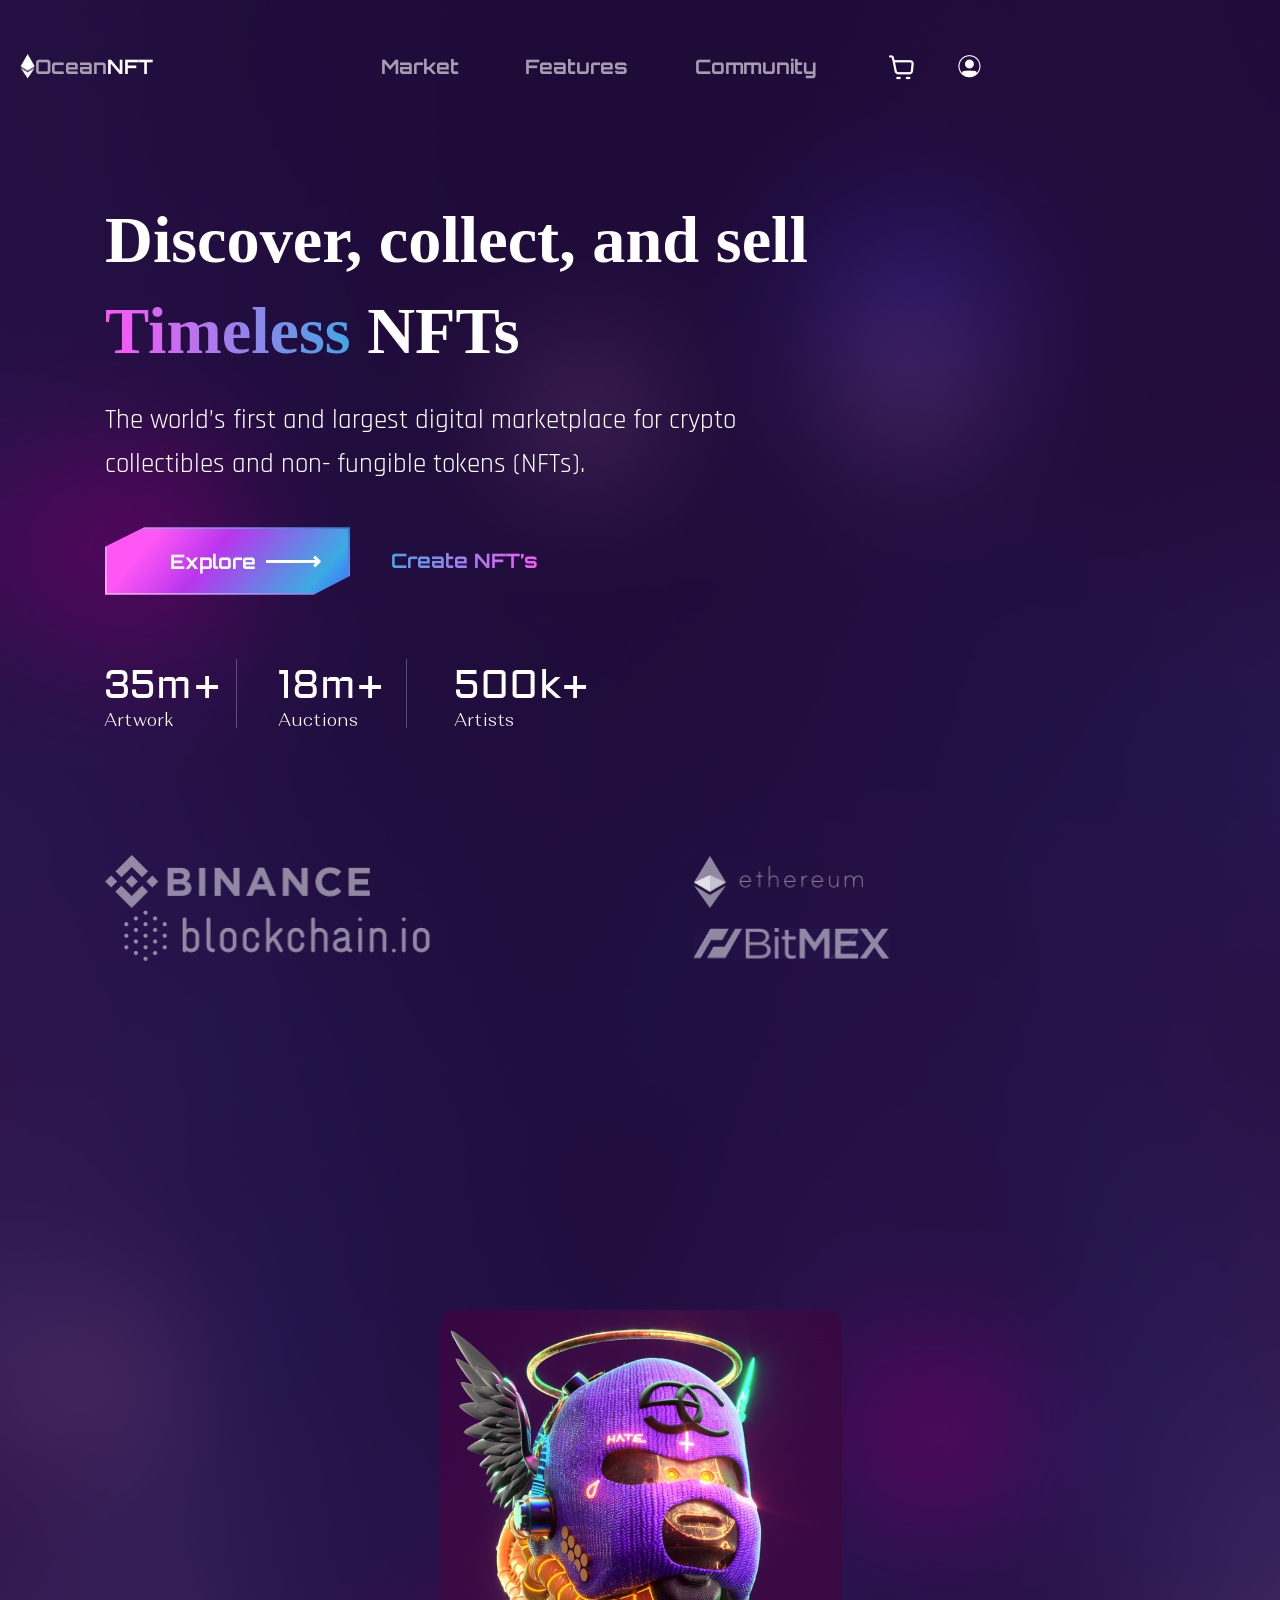
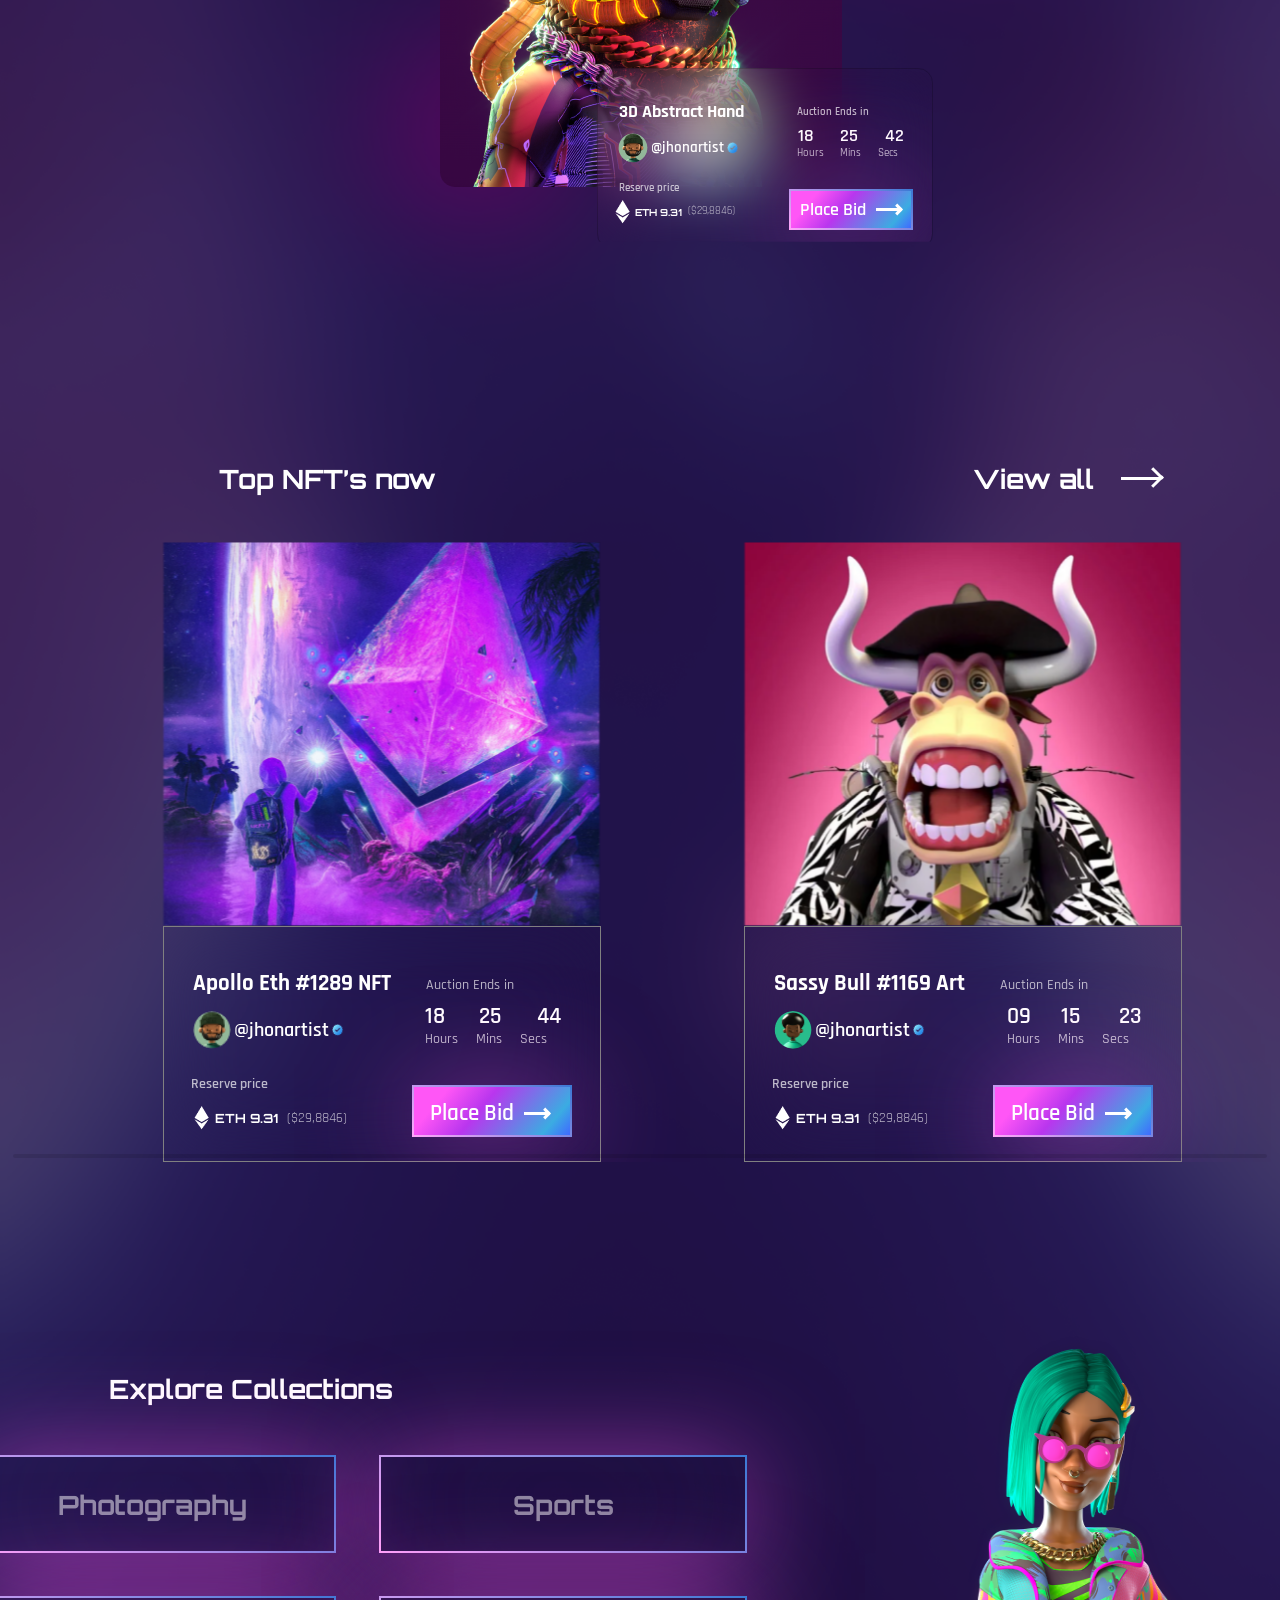
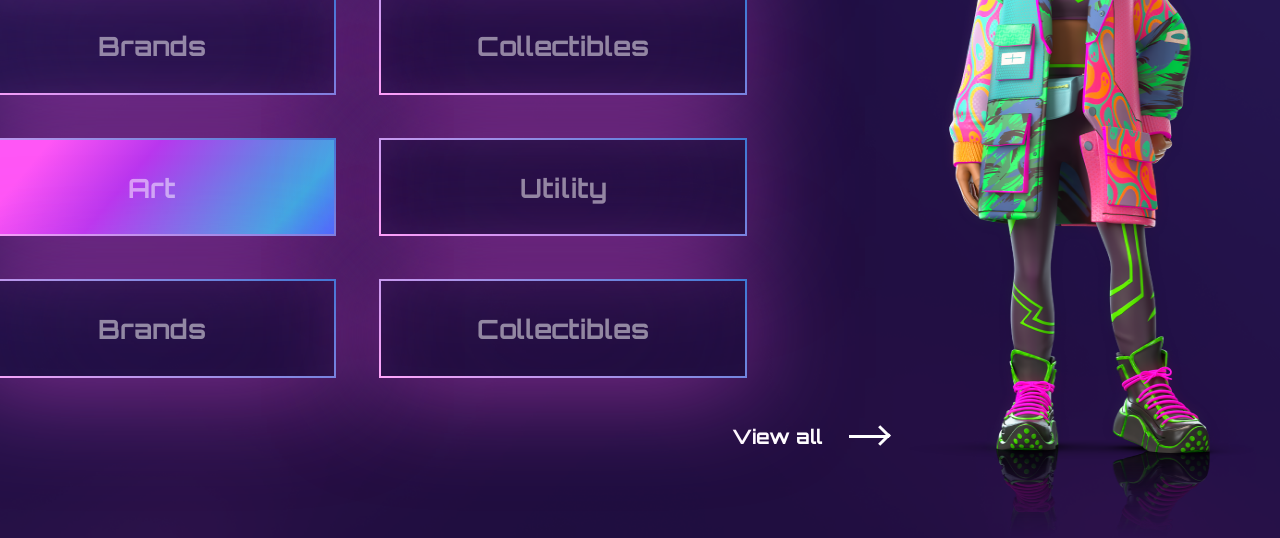
==== index.html @ 16da47b6 "14-Col" ====
<!DOCTYPE html>
<html lang="en">
<head>
    <meta charset="UTF-8">
    <meta name="viewport" content="width=device-width, initial-scale=1.0">
    <link href="https://fonts.googleapis.com/css?family=Orbitron:regular,500,600,700,800,900" rel="stylesheet" />
    <link href="https://cdn.jsdelivr.net/npm/bootstrap@5.3.0/dist/css/bootstrap.min.css" rel="stylesheet" integrity="sha384-9ndCyUaIbzAi2FUVXJi0CjmCapSmO7SnpJef0486qhLnuZ2cdeRhO02iuK6FUUVM" crossorigin="anonymous">
    <link href="https://fonts.googleapis.com/css?family=Aldrich:regular" rel="stylesheet" />
    <link href="https://fonts.googleapis.com/css?family=Rajdhani:300,regular,500,600,700" rel="stylesheet" />
    <link href="https://fonts.cdnfonts.com/css/spartan" rel="stylesheet">
    <link href = "./font/AlethiaNext/stylesheet.css" rel = "stylesheet" type = "text/css" />
    <link href="https://fonts.googleapis.com/css?family=Lato:100,100italic,300,300italic,regular,italic,700,700italic,900,900italic" rel="stylesheet" />
    <link rel="stylesheet" href="https://cdn.jsdelivr.net/npm/swiper@10/swiper-bundle.min.css"/>



    <link rel="stylesheet" href="./style/main.css">
    <link rel="stylesheet" href="./style/header.css">
    <link rel="stylesheet" href="./style/Descript_section.css">
    <link rel="stylesheet" href="./style/Swiper__box.css">
    <link rel="stylesheet" href="./style/Colection.css">
    <title>Ocean NFT</title>
</head>
<body>
    <div class="wrapper">
        <nav class="navbar navbar-expand-lg">
            <div class="container-fluid">
                <a class="navbar-brand" href="#">
                    <img src="./img/header/Ethereum-icon-purple_2 1.png" alt="Bootstrap"  />
                    <span>Ocean</span><span>NFT</span>
                </a>
            <button
                class="navbar-toggler"
                type="button"
                data-bs-toggle="collapse"
                data-bs-target="#navbarSupportedContent"
                aria-controls="navbarSupportedContent"
                aria-expanded="false"
                aria-label="Увімкнути навігацію"
            >
                <span class="navbar-toggler-icon"></span>
            </button>
            <div class="collapse navbar-collapse" id="navbarSupportedContent">
                <ul class="navbar-nav">
                <li class="nav-item">
                    <a aria-current="page" href="#">Market</a>
                </li>
                <li class="nav-item">
                    <a href="#"
                    >Features</a
                    >
                </li>
                <li class="nav-item">
                    <a href="#">Community</a
                    >
                </li>
                </ul>
                <ul class="navbar-nav">
                    <li class="nav-item">
                    <a aria-current="page" href="#"><img src="./img/header/akar-icons_cart.png" alt=""></a
                    >
                    </li>
                    <li class="nav-item">
                    <a href="#"><img src="./img/header/Group.png" alt=""></a
                    >
                    </li>
                </ul>
            </div>
            </div>
        </nav>
        <section class="Description">
            <div class="Descript__box__text">
                <div class="Title"><h1>Discover, collect, and sell <span>Timeless</span> NFTs</h1></div>
                <div class="Title__text">The world’s first and largest digital marketplace for crypto collectibles and non- fungible tokens (NFTs). </div>
                <div class="Button__box">
                    <button class="button__style">Explore<span></span></button>
                    <button>Create NFT’s</button>
                </div>
                <div class="stat">
                    <ul class="stat__cont">
                        <ul>
                            <li>35m+</li>
                            <li>Artwork</li>
                        </ul>
                        <ul>
                            <li>18m+</li>
                            <li>Auctions</li>
                        </ul>
                        <ul>
                            <li>500k+</li>
                            <li>Artists</li>
                        </ul>
                    </ul>
                </div>

            </div>
            <div class="Descript__box__nft">
                <div class="Img__box">
                    <div class="Card__box">
                        <div class="card">
                            <div class="card__descript">
                                <div class="card__title">3D Abstract Hand</div>
                                <div class="profile">
                                    <img src="./img/section1/Ellipse 276.png" alt="" class="profile__logo">
                                    <p class="profile__name">@jhonartist</p>
                                    <img src="./img/section1/image 46.png" alt="" class="vf">
                                </div>
                                <div class="card__text"><p>Reserve price</p></div>
                                <div class="price">
                                    <img src="./img/header/Ethereum-icon-purple_2 1.png" alt="">
                                    <p>ETH 9.31</p>
                                    <span>($29,8846)</span>
                                </div>
                            </div>
                            <div class="card__timer">
                                <p class="card__text">Auction Ends in</p>
                                <div class="box__timer">
                                    <div>
                                        <h2 id="Hours" class="Time">18</h2>
                                        <p class="card__text">Hours</p>
                                    </div>
                                    <div>
                                        <h2 id="Mins" class="Time">25</h2>
                                        <p class="card__text">Mins</p>
                                    </div>
                                    <div>
                                        <h2 id="Secs" class="Time">44</h2>
                                        <p class="card__text">Secs</p>
                                    </div>
                                </div>
                                <button class="button__style">Place Bid<span></span></button>
                            </div>
                        </div>
                    </div>
                </div>
            </div>
            <div class="Descript__box__partners">
                <div class="partners__img"></div>
                <div class="partners__img"></div>
                <div class="partners__img"></div>
                <div class="partners__img"></div>
            </div>
        </section>
        
        <section class="Swiper__box">
            <div class="swiper__info__panel">
                <h2 class="Title_on__page">Top NFT’s now</h2>
                <a href="" class="View__title">View all<span></span></a>
            </div>
            <!-- Slider main container -->
            <div class="swiper">
                <!-- Additional required wrapper -->
                <div class="swiper-wrapper">
                <!-- Slides -->
                <div class="swiper-slide">
                    <div class="NFT__BOX">
                        <div class="NFT__img" style="background-image: url('../img/swiper/Rectangle\ 22664.png')"></div>
                        <div class="cardNFT">
                            <div class="NFT__info">
                                <div class="card__title">Apollo Eth #1289 NFT</div>
                                    <div class="profile">
                                        <img src="./img/section1/Ellipse 276.png" alt="" class="profile__logo">
                                        <p class="profile__name">@jhonartist</p>
                                        <img src="./img/section1/image 46.png" alt="" class="vf">
                                    </div>
                                    <div class="card__text"><p>Reserve price</p></div>
                                    <div class="price">
                                        <img src="./img/header/Ethereum-icon-purple_2 1.png" alt="">
                                        <p>ETH 9.31</p>
                                        <span>($29,8846)</span>
                                    </div>
                            </div>
                            <div class="NFT__timer">
                                <div class="card__timer">
                                    <p class="card__text">Auction Ends in</p>
                                    <div class="box__timer">
                                        <div>
                                            <h2 id="Hours" class="Time">18</h2>
                                            <p class="card__text">Hours</p>
                                        </div>
                                        <div>
                                            <h2 id="Mins" class="Time">25</h2>
                                            <p class="card__text">Mins</p>
                                        </div>
                                        <div>
                                            <h2 id="Secs" class="Time">44</h2>
                                            <p class="card__text">Secs</p>
                                        </div>
                                    </div>
                                    <button class="button__style">Place Bid<span></span></button>
                                </div>
                            </div>
                        </div>
                    </div>
                    
                </div>
                <div class="swiper-slide">
                    <div class="NFT__BOX">
                        <div class="NFT__img" style="background-image: url('../img/swiper/Rectangle\ 22665.png')"></div>
                        <div class="cardNFT">
                            <div class="NFT__info">
                                <div class="card__title">Sassy Bull #1169 Art</div>
                                    <div class="profile">
                                        <img src="./img/swiper/Ellipse 276 (1).png" alt="" class="profile__logo">
                                        <p class="profile__name">@jhonartist</p>
                                        <img src="./img/section1/image 46.png" alt="" class="vf">
                                    </div>
                                    <div class="card__text"><p>Reserve price</p></div>
                                    <div class="price">
                                        <img src="./img/header/Ethereum-icon-purple_2 1.png" alt="">
                                        <p>ETH 9.31</p>
                                        <span>($29,8846)</span>
                                    </div>
                            </div>
                            <div class="NFT__timer">
                                <div class="card__timer">
                                    <p class="card__text">Auction Ends in</p>
                                    <div class="box__timer">
                                        <div>
                                            <h2 id="Hours" class="Time">09</h2>
                                            <p class="card__text">Hours</p>
                                        </div>
                                        <div>
                                            <h2 id="Mins" class="Time">15</h2>
                                            <p class="card__text">Mins</p>
                                        </div>
                                        <div>
                                            <h2 id="Secs" class="Time">23</h2>
                                            <p class="card__text">Secs</p>
                                        </div>
                                    </div>
                                    <button class="button__style">Place Bid<span></span></button>
                                </div>
                            </div>
                        </div>
                    </div>
                    
                </div>
                <div class="swiper-slide">
                    <div class="NFT__BOX">
                        <div class="NFT__img" style="background-image: url('../img/swiper/Rectangle\ 22666.png')"></div>
                        <div class="cardNFT">
                            <div class="NFT__info">
                                <div class="card__title">Satisfying 3D Art</div>
                                    <div class="profile">
                                        <img src="./img/swiper/Ellipse 276 (2).png" alt="" class="profile__logo">
                                        <p class="profile__name">@jhonartist</p>
                                        <img src="./img/section1/image 46.png" alt="" class="vf">
                                    </div>
                                    <div class="card__text"><p>Reserve price</p></div>
                                    <div class="price">
                                        <img src="./img/header/Ethereum-icon-purple_2 1.png" alt="">
                                        <p>ETH 9.31</p>
                                        <span>($29,8846)</span>
                                    </div>
                            </div>
                            <div class="NFT__timer">
                                <div class="card__timer">
                                    <p class="card__text">Auction Ends in</p>
                                    <div class="box__timer">
                                        <div>
                                            <h2 id="Hours" class="Time">23</h2>
                                            <p id="HoursT" class="card__text">Hours</p>
                                        </div>
                                        <div>
                                            <h2 id="Mins" class="Time">32</h2>
                                            <p id="MinsT" class="card__text">Mins</p>
                                        </div>
                                        <div>
                                            <h2 id="Secs" class="Time">56</h2>
                                            <p id="SecsT" class="card__text">Secs</p>
                                        </div>
                                    </div>
                                    <button class="button__style">Place Bid<span></span></button>
                                </div>
                            </div>
                        </div>
                    </div>
                    
                </div>
                ...
                </div>
                <!-- If we need pagination -->
                <div class="swiper-pagination"></div>
            
                <!-- If we need navigation buttons -->
                <div class="swiper-button-prev"></div>
                <div class="swiper-button-next"></div>
            
                <!-- If we need scrollbar -->
                <div class="swiper-scrollbar"></div>
            </div>
            <div class="Button__mobile"><button class="button__style">Explore<span></span></button></div>

        </section>
        <section class="Colection__box">
            <div class="Title">
                <h2 class="Title_on__page">Explore Collections</h2>
            </div>


            <div class="Colection__container">
                <div class="Colection__button__box">
                    <button onclick="changeIMG_btn(this)"  class="button__listener button__style">Photography</button>
                    <button onclick="changeIMG_btn(this)"  class="button__listener button__style">Sports</button>
                    <button onclick="changeIMG_btn(this)"  class="button__listener button__style">Brands</button>
                    <button onclick="changeIMG_btn(this)"  class="button__listener button__style">Collectibles</button>
                    <button onclick="changeIMG_btn(this)"  class="button__listener button__style active__button__col">Art</button>
                    <button onclick="changeIMG_btn(this)"  class="button__listener button__style">Utility</button>
                    <button onclick="changeIMG_btn(this)"  class="button__listener button__style">Brands</button>
                    <button onclick="changeIMG_btn(this)"  class="button__listener button__style">Collectibles</button>
                </div>
                <div class="Colection__img"><img src="./img/Colection/Art.png" alt="" class="Celection__photo" id="collectionImage"></div>
            </div>



            <div class="View__title__box">
                <a href="" class="View__title">View all<span></span></a>
            </div>
        </section>
    
    </div>
    
    <script src="https://cdn.jsdelivr.net/npm/swiper@10/swiper-bundle.min.js"></script>
    <script src="https://cdn.jsdelivr.net/npm/bootstrap@5.3.0/dist/js/bootstrap.bundle.min.js" integrity="sha384-geWF76RCwLtnZ8qwWowPQNguL3RmwHVBC9FhGdlKrxdiJJigb/j/68SIy3Te4Bkz" crossorigin="anonymous"></script>
    <script src="./js/main.js"></script>
</body>
</html>
---- font/AlethiaNext/stylesheet.css ----
@font-face {
    font-family: 'Alethia Next';
    src: url('AlethiaNext-Light.eot');
    src: local('Alethia Next Light'), local('AlethiaNext-Light'),
        url('AlethiaNext-Light.eot?#iefix') format('embedded-opentype'),
        url('AlethiaNext-Light.woff2') format('woff2'),
        url('AlethiaNext-Light.woff') format('woff'),
        url('AlethiaNext-Light.ttf') format('truetype');
    font-weight: 300;
    font-style: normal;
}

@font-face {
    font-family: 'Alethia Next';
    src: url('AlethiaNext-LightItalic.eot');
    src: local('Alethia Next Light Italic'), local('AlethiaNext-LightItalic'),
        url('AlethiaNext-LightItalic.eot?#iefix') format('embedded-opentype'),
        url('AlethiaNext-LightItalic.woff2') format('woff2'),
        url('AlethiaNext-LightItalic.woff') format('woff'),
        url('AlethiaNext-LightItalic.ttf') format('truetype');
    font-weight: 300;
    font-style: italic;
}
---- style/main.css ----
/* Box sizing rules */
*,
*::before,
*::after {
  box-sizing: border-box;
}

/* Remove default margin */
body,
h1,
h2,
h3,
h4,
p,
figure,
blockquote,
dl,
dd {
  margin: 0;
}

/* Remove list styles on ul, ol elements with a list role, which suggests default styling will be removed */
ul[role=list],
ol[role=list] {
  list-style: none;
}

/* Set core root defaults */
html:focus-within {
  scroll-behavior: smooth;
}

/* Set core body defaults */
body {
  min-height: 100vh;
  text-rendering: optimizeSpeed;
  line-height: 1.5;
}

/* A elements that don't have a class get default styles */
a:not([class]) {
  -webkit-text-decoration-skip: ink;
          text-decoration-skip-ink: auto;
}

/* Make images easier to work with */
img,
picture {
  max-width: 100%;
  display: block;
}

/* Inherit fonts for inputs and buttons */
input,
button,
textarea,
select {
  font: inherit;
}

/* Remove all animations and transitions for people that prefer not to see them */
@media (prefers-reduced-motion: reduce) {
  html:focus-within {
    scroll-behavior: auto;
  }
  *,
  *::before,
  *::after {
    animation-duration: 0.01ms !important;
    animation-iteration-count: 1 !important;
    transition-duration: 0.01ms !important;
    scroll-behavior: auto !important;
  }
}
body {
  background: url("../img/bg.png") no-repeat;
  background-size: cover;
  width: 100%;
}/*# sourceMappingURL=main.css.map */
---- style/header.css ----
@media (min-width: 992px) {
  .container-fluid {
    max-width: 1414px;
    padding-left: 20px;
    margin-top: 41px;
    gap: 212px;
  }
}
@media (max-width: 992px) {
  .container-fluid .container-fluid {
    padding-top: 1;
    padding-left: 1;
  }
}

.navbar-brand {
  display: flex;
  color: rgba(255, 255, 255, 0.6);
  font-family: Orbitron;
  font-size: 19.898px;
  font-style: normal;
  font-weight: 700;
  line-height: normal;
}
.navbar-brand span:last-child {
  color: #FFFFFF;
}
.navbar-brand:hover {
  color: #FFFFFF;
}

.navbar-toggler {
  border: none;
}

.navbar-toggler-icon {
  background-image: url("../img/header/burger.png");
  background-size: cover;
  width: 21.714px;
  height: 19.644px;
  flex-shrink: 0;
}

.navbar-collapse {
  gap: 487px;
}
@media (max-width: 1599.8px) {
  .navbar-collapse {
    gap: 70px;
  }
}

.navbar-nav {
  justify-content: center;
}
.navbar-nav a {
  color: rgba(255, 255, 255, 0.6);
  font-family: Orbitron;
  font-size: 19.898px;
  font-style: normal;
  font-weight: 700;
  line-height: normal;
  text-decoration: none;
}
.navbar-nav a:hover {
  color: #FFFFFF;
}
.navbar-nav:first-child {
  gap: 66.33px;
}
.navbar-nav:last-child {
  gap: 40.9px;
}

.nav-item {
  display: flex;
  align-items: center;
}

@media (max-width: 992px) {
  .navbar-toggler {
    padding-right: 17px;
    margin-top: -8px;
  }
  .container-fluid {
    padding-left: 24px;
    padding-top: 13px;
  }
  span {
    color: rgba(255, 255, 255, 0.6);
    font-family: Orbitron;
    font-size: 16.128px;
    font-style: normal;
    font-weight: 700;
    line-height: normal;
  }
}/*# sourceMappingURL=header.css.map */
---- style/Descript_section.css ----
ul,
ol,
li {
  list-style: none;
}

@font-face {
  font-family: "Spartan";
  font-style: normal;
  font-weight: 600;
  src: local("Spartan"), url("https://fonts.cdnfonts.com/s/46626/Spartan-SemiBold.woff") format("woff");
}
.Description {
  display: grid;
  grid-template-columns: repeat(2, 1fr);
  grid-template-rows: auto auto;
  grid-column-gap: 0px;
  grid-row-gap: 0px;
  padding-top: 103px;
  padding-left: 105px;
}
@media (max-width: 991.98px) {
  .Description {
    display: grid;
    grid-template-columns: 1fr;
    grid-template-rows: repeat(3, 1fr);
    grid-column-gap: 0px;
    grid-row-gap: 0px;
  }
}
@media (max-width: 1360px) {
  .Description {
    display: grid;
    grid-template-columns: 1fr;
    grid-template-rows: repeat(3, 1fr);
    grid-column-gap: 0px;
    grid-row-gap: 0px;
  }
}

.Descript__box__text {
  grid-area: 1/1/2/2;
}
@media (max-width: 1360px) {
  .Descript__box__text {
    grid-area: 1/1/2/2;
    justify-content: center;
  }
}

.Title {
  display: block;
  width: 848px;
}
@media (max-width: 991.98px) {
  .Title {
    max-width: 291px;
    margin-top: -60px;
    margin-left: -74px;
  }
}
.Title h1 {
  color: #FFF;
  font-family: Spartan;
  font-size: 66.328px;
  font-style: normal;
  font-weight: 600;
  line-height: 137.4%;
}
@media (max-width: 991.98px) {
  .Title h1 {
    font-family: Lato;
    font-size: 42px;
    font-weight: 700;
  }
}
.Title span {
  background: linear-gradient(to right, #FF56F6, #43A5E3);
  -webkit-background-clip: text;
  -webkit-text-fill-color: transparent;
  font-size: inherit;
  font-family: inherit;
}

.Title__text {
  color: #FFF;
  width: 658px;
  font-family: Rajdhani;
  font-size: 26.531px;
  font-style: normal;
  font-weight: 400;
  line-height: 44.218px;
  padding-top: 21px;
}
@media (max-width: 991.98px) {
  .Title__text {
    width: 315px;
    font-size: 14px;
    line-height: 23.218px;
    margin-left: -74px;
    padding-top: 27px;
  }
}

.button__style {
  gap: 10px;
  display: flex;
  white-space: nowrap;
  border: 2.2px solid #3C79D4;
  -o-border-image: linear-gradient(35deg, #FFA6FA, #3C79D4);
     border-image: linear-gradient(35deg, #FFA6FA, #3C79D4);
  border-radius: 2.2px;
  border-image-slice: 1;
  background: linear-gradient(130deg, #FF56F6 18.31%, #B936EE 43.26%, #3BACE2 85.44%, #406AFF 100%);
  box-shadow: 0px 4.421836853px 107.2295455933px 0px rgba(255, 86, 246, 0.51);
  -webkit-backdrop-filter: blur(106.1240844727px);
          backdrop-filter: blur(106.1240844727px);
  align-items: center;
  padding: 7.74px 9.95px 7.74px 9.95px;
  color: #FFF;
  font-family: Rajdhani;
  font-size: 17.687px;
  font-style: normal;
  font-weight: 600;
  line-height: normal;
}
.button__style span {
  position: relative;
  display: flex;
  background-color: #FFF;
  justify-content: end;
  width: 31.68px;
  height: 3px;
}
@media (max-width: 991.98px) {
  .button__style span {
    height: 1px;
  }
}
.button__style span::before {
  position: absolute;
  content: "";
  height: 3px;
  background-color: #FFF;
  width: 8px;
  top: 2px;
  right: -2.5px;
  transform: rotate(-45deg);
}
@media (max-width: 991.98px) {
  .button__style span::before {
    width: 5px;
    height: 1px;
  }
}
.button__style span::after {
  position: absolute;
  content: "";
  height: 3px;
  background-color: #FFF;
  width: 8px;
  top: -2px;
  right: -2.5px;
  transform: rotate(45deg);
}
@media (max-width: 991.98px) {
  .button__style span::after {
    width: 5px;
    height: 1px;
  }
}

.Button__box {
  padding-top: 41px;
  display: flex;
  gap: 34.59px;
}
.Button__box button:last-child {
  background: none;
  border: none;
  font-family: Orbitron;
  font-size: 19.898px;
  font-style: normal;
  font-weight: 700;
  line-height: normal;
  background: linear-gradient(86deg, #42A6E3 0%, #FF56F6 100%);
  background-clip: text;
  -webkit-background-clip: text;
  -webkit-text-fill-color: transparent;
}
@media (max-width: 992px) {
  .Button__box button:last-child {
    font-size: 12px;
  }
}
.Button__box .button__style {
  -webkit-clip-path: polygon(16% 0, 80% 0%, 100% 0, 100% 72%, 85% 100%, 0 100%, 0% 80%, 0 29%);
          clip-path: polygon(16% 0, 80% 0%, 100% 0, 100% 72%, 85% 100%, 0 100%, 0% 80%, 0 29%);
  padding: 19.9px 30px 18.79px 63.43px;
  font-size: 19.898px;
  font-family: Orbitron;
  font-style: normal;
  font-weight: 700;
  line-height: normal;
}
@media (max-width: 992px) {
  .Button__box .button__style {
    display: flex;
    gap: 9px;
    font-size: 12px;
    padding: 10px 28px 10.21px 25.39px;
  }
}
.Button__box .button__style span {
  width: 51.957px;
}
@media (max-width: 991.98px) {
  .Button__box .button__style span {
    width: 27.724px;
    margin-right: -9px;
  }
}
@media (max-width: 991.98px) {
  .Button__box {
    gap: 10.69px;
    padding-top: 31px;
    margin-left: -75px;
  }
}

.stat {
  padding-top: 64px;
  margin-left: -66px;
}
@media (max-width: 992px) {
  .stat {
    padding-top: 38px;
    margin-left: -139px;
  }
}

.stat__cont {
  display: flex;
}
.stat__cont li {
  margin-bottom: -3px;
  padding-left: 1px;
}
@media (max-width: 991.98px) {
  .stat__cont li {
    margin-bottom: -3px;
    padding-left: 1px;
  }
}
.stat__cont ul:first-child {
  border-right: 1.1px solid rgba(255, 255, 255, 0.26);
  padding-right: 14.84px;
}
@media (max-width: 991.98px) {
  .stat__cont ul:first-child {
    border: none;
    padding-right: 14.84px;
  }
}
.stat__cont ul:last-child {
  border-left: 1.1px solid rgba(255, 255, 255, 0.26);
  padding-left: 45.96px;
}
@media (max-width: 991.98px) {
  .stat__cont ul:last-child {
    border: none;
  }
}
.stat__cont ul:nth-child(2) {
  padding-right: 21.48px;
  padding-left: 40px;
}
@media (max-width: 991.98px) {
  .stat__cont ul:nth-child(2) {
    padding-left: 49.96px;
    padding-right: 18.48px;
  }
}
.stat__cont ul li:first-child {
  color: #FFF;
  font-family: Aldrich;
  font-size: 39.797px;
  font-style: normal;
  font-weight: 400;
  line-height: 53.062px;
  letter-spacing: 0.221px;
}
@media (max-width: 991.98px) {
  .stat__cont ul li:first-child {
    font-size: 18px;
    line-height: 28.313px;
    letter-spacing: 0.118px;
    padding-bottom: 6px;
  }
}
.stat__cont ul li:last-child {
  color: #FFF;
  font-family: Alethia Next;
  font-size: 17.687px;
  font-style: normal;
  font-weight: 400;
  line-height: 22.109px;
  letter-spacing: 0.221px;
}
@media (max-width: 991.98px) {
  .stat__cont ul li:last-child {
    color: rgba(255, 255, 255, 0.6);
    font-family: Lato;
    font-size: 12px;
    font-style: normal;
    font-weight: 400;
    line-height: 11.797px;
    letter-spacing: 0.118px;
  }
}

.Descript__box__nft {
  grid-area: 1/2/2/3;
  display: flex;
  padding-top: 17px;
  padding-left: 53px;
  -webkit-clip-path: polygon(26% 0%, 70% 0%, 100% 0, 100% 70%, 100% 100%, 0 100%, 0% 70%, 0% 20%);
          clip-path: polygon(26% 0%, 70% 0%, 100% 0, 100% 70%, 100% 100%, 0 100%, 0% 70%, 0% 20%);
}
@media (max-width: 1360px) {
  .Descript__box__nft {
    grid-area: 3/1/4/2;
    justify-content: center;
  }
}
@media (max-width: 991.98px) {
  .Descript__box__nft {
    margin-top: -191px;
    margin-left: -132px;
    -webkit-clip-path: polygon(40% 0%, 70% 0%, 100% 0, 100% 70%, 100% 100%, 0 100%, 0% 70%, 0% 19%);
            clip-path: polygon(40% 0%, 70% 0%, 100% 0, 100% 70%, 100% 100%, 0 100%, 0% 70%, 0% 19%);
  }
}
@media (max-width: 1509px) {
  .Descript__box__nft {
    margin-left: -157px;
  }
}

.Img__box {
  background: url("../img/section1/image 62.png");
  width: 402px;
  height: 477px;
  position: relative;
  border-radius: 15px;
}
@media (max-width: 991.98px) {
  .Img__box {
    width: 324px;
    height: 385px;
  }
}

.card {
  position: relative;
  display: flex;
  flex-direction: row;
  gap: 60px;
  top: 358px;
  right: -157px;
  width: 336px;
  height: 181px;
  background: transparent;
  border-radius: 15px;
  fill: linear-gradient(90deg, rgba(255, 255, 255, 0.1) 0%, rgba(255, 255, 255, 0.02) 100%);
  -webkit-backdrop-filter: blur(30.4px);
          backdrop-filter: blur(30.4px);
  overflow: hidden;
}
@media (max-width: 991.98px) {
  .card {
    top: 334px;
    right: 0px;
    max-width: 324px;
  }
}

.card__descript .card__text {
  padding-top: 5px;
  padding-left: 21px;
}
@media (max-width: 991.98px) {
  .card__descript .card__text {
    padding-top: 8px;
  }
}

.card__title {
  color: #FFF;
  font-family: Rajdhani;
  font-size: 17.687px;
  font-style: normal;
  font-weight: 700;
  line-height: 35.375px;
  padding-left: 21px;
  padding-top: 26px;
  white-space: nowrap;
}
@media (max-width: 991.98px) {
  .card__title {
    font-size: 17.053px;
    font-style: normal;
    font-weight: 700;
    line-height: 34.105px;
  }
}

.profile {
  display: flex;
  align-items: center;
  gap: 3.32px;
  padding-left: 20px;
}

.profile__logo {
  border-radius: 50%;
}

.profile__name {
  color: #FFF;
  font-family: Rajdhani;
  font-size: 15.476px;
  font-style: normal;
  font-weight: 600;
  line-height: 35.375px;
}
@media (max-width: 991.98px) {
  .profile__name {
    font-size: 14.921px;
    font-style: normal;
    font-weight: 600;
    line-height: 34.105px;
  }
}

.vf {
  width: 12.16px;
  height: 13.266px;
  align-items: center;
}

.card__text {
  color: #FFF;
  font-family: Rajdhani;
  font-size: 11.055px;
  font-style: normal;
  font-weight: 600;
  line-height: 35.375px;
  opacity: 0.69;
}
@media (max-width: 991.98px) {
  .card__text {
    font-size: 10.658px;
    font-style: normal;
    font-weight: 600;
    line-height: 34.105px;
  }
}

.price {
  display: flex;
  align-items: center;
  gap: 5.53px;
  margin-top: -12px;
  padding-left: 17px;
}
.price p {
  color: #FFF;
  font-family: Orbitron;
  font-size: 9.718px;
  font-style: normal;
  font-weight: 700;
  line-height: normal;
}
.price span {
  color: var(--white-white-100, #FFF);
  font-family: Rajdhani;
  font-size: 11.055px;
  font-style: normal;
  font-weight: 400;
  line-height: 35.375px;
  opacity: 0.69;
}
@media (max-width: 991.98px) {
  .price p {
    font-family: Orbitron;
    font-size: 9.369px;
    font-style: normal;
    font-weight: 700;
    line-height: normal;
  }
  .price span {
    font-size: 10.658px;
    font-style: normal;
    font-weight: 400;
    line-height: 34.105px;
  }
}

.card__timer .card__text:first-child {
  padding-top: 26px;
  margin-left: -7px;
}
@media (max-width: 991.98px) {
  .card__timer .card__text:first-child {
    padding-top: 27px;
    margin-left: -8px;
  }
}
.card__timer .card__text:last-child {
  margin-top: -19px;
  margin-left: -1px;
}
@media (max-width: 991.98px) {
  .card__timer .card__text:last-child {
    margin-top: -17px;
    margin-left: -3px;
  }
}
.card__timer .button__style {
  margin-left: -15px;
  margin-top: 18px;
}
@media (max-width: 991.98px) {
  .card__timer .button__style {
    font-size: 17.053px;
    margin-left: -16px;
    margin-top: 17px;
  }
}
.card__timer .button__style span {
  width: 24.32px;
}
@media (max-width: 991.98px) {
  .card__timer .button__style span {
    width: 23.447px;
  }
}

.box__timer {
  display: flex;
  gap: 17.69px;
  margin-top: -11px;
  margin-left: -6px;
}
@media (max-width: 991.98px) {
  .box__timer {
    margin-left: -7px;
  }
}
.box__timer .card__text {
  font-weight: 500;
}
@media (max-width: 991.98px) {
  .box__timer .card__text {
    font-family: Rajdhani;
    font-size: 10.658px;
    font-style: normal;
    font-weight: 500;
    line-height: 34.105px;
  }
}

.Time {
  color: #FFF;
  font-family: Rajdhani;
  font-size: 17.687px;
  font-style: normal;
  font-weight: 600;
  line-height: 35.375px;
}
@media (max-width: 991.98px) {
  .Time {
    font-size: 17.053px;
    line-height: 34.105px;
    font-weight: 600;
  }
}

#Mins {
  margin-left: -1px;
}
#Secs {
  margin-left: 6px;
}

.Descript__box__partners {
  grid-area: 2/1/3/3;
  display: flex;
  gap: 135.76px;
  padding-top: 111px;
  align-self: start;
}
@media (max-width: 1360px) {
  .Descript__box__partners {
    grid-area: 2/1/3/2;
  }
}
@media (max-width: 991.98px) {
  .Descript__box__partners {
    grid-area: 2/1/3/2;
    display: grid;
    grid-template-columns: repeat(2, 1fr);
    grid-template-rows: repeat(2, 1fr);
    grid-column-gap: 0px;
    grid-row-gap: 0px;
    padding-top: 28px;
    margin-left: -74px;
  }
}
@media (max-width: 1509px) {
  .Descript__box__partners {
    grid-area: 2/1/3/2;
    display: grid;
    grid-template-columns: repeat(2, 1fr);
    grid-template-rows: repeat(2, 1fr);
    grid-column-gap: 0px;
    grid-row-gap: 0px;
    justify-content: center;
  }
}

.partners__img:nth-child(1) {
  background: url("../img/section1/Binance_logo logo.png");
  background-size: cover;
  width: 265.31px;
  height: 53.062px;
}
@media (max-width: 991.98px) {
  .partners__img:nth-child(1) {
    grid-area: 1/1/2/2;
    width: 143.077px;
    height: 28.615px;
  }
}
.partners__img:nth-child(2) {
  background: url("../img/section1/Ethereum logo.png");
  background-size: cover;
  width: 170.241px;
  height: 53.062px;
}
@media (max-width: 991.98px) {
  .partners__img:nth-child(2) {
    grid-area: 1/2/2/3;
    width: 91.808px;
    height: 28.615px;
    margin-left: 21px;
    margin-top: 2px;
  }
}
.partners__img:nth-child(3) {
  background: url("../img/section1/Logo_of_Blockchain.io logo.png");
  background-size: cover;
  width: 349.325px;
  height: 53.062px;
}
@media (max-width: 991.98px) {
  .partners__img:nth-child(3) {
    grid-area: 2/1/3/2;
    width: 188.384px;
    height: 28.615px;
    margin-left: -10px;
    margin-top: 16px;
  }
}
.partners__img:nth-child(4) {
  background: url("../img/section1/bitmex 1.png") no-repeat;
  background-size: cover;
  width: 196.398px;
  height: 31.369px;
  margin-top: 20px;
}
@media (max-width: 991.98px) {
  .partners__img:nth-child(4) {
    grid-area: 2/2/3/3;
    width: 105.914px;
    height: 16.917px;
    margin-left: 26px;
    margin-top: 23px;
  }
}/*# sourceMappingURL=Descript_section.css.map */
---- style/Colection.css ----
.Colection__box {
  padding-top: 210px;
}

@media (min-width: 993px) {
  .Title_on__page {
    padding: 0px 0px 0px 109px;
    color: #FFF;
    font-family: Orbitron;
    font-size: 26.531px;
    font-style: normal;
    font-weight: 700;
    line-height: normal;
  }
}

.Colection__button__box {
  display: grid;
  grid-template-columns: repeat(2, 1fr);
  grid-template-rows: repeat(4, 1fr);
  grid-column-gap: 0px;
  grid-row-gap: 0px;
  max-height: 98.386px;
}
@media (min-width: 993px) {
  .Colection__button__box {
    padding: 0px 0px 0px 0px;
    margin: 50px 0px 0px 0px;
    gap: 43.11px;
  }
}
.Colection__button__box .button__style {
  justify-content: center;
}
@media (min-width: 993px) {
  .Colection__button__box .button__style {
    background: none;
    color: rgba(255, 255, 255, 0.5);
    text-align: center;
    font-family: Orbitron;
    font-size: 26.531px;
    font-style: normal;
    font-weight: 700;
    line-height: normal;
    width: 368.118px;
    height: 98.386px;
  }
}
.Colection__button__box .active__button__col {
  background: linear-gradient(130deg, #FF56F6 18.31%, #B936EE 43.26%, #3BACE2 85.44%, #406AFF 100%);
}

@media (min-width: 993px) {
  .Colection__img {
    margin-top: -82px;
  }
}

.Celection__photo {
  width: 435.551px;
  height: 814.723px;
}

@media (min-width: 993px) {
  .View__title {
    display: flex;
    color: #FFF;
    font-family: Orbitron;
    font-size: 19.898px;
    font-style: normal;
    font-weight: 700;
    line-height: normal;
    align-items: center;
    text-decoration: none;
    gap: 26.58px;
  }
}
@media (min-width: 993px) and (max-width: 992px) {
  .View__title {
    display: none;
  }
}
.View__title span {
  display: flex;
  position: relative;
  width: 40px;
  height: 3px;
  background-color: #FFF;
  padding-left: 1px;
}
.View__title span::before {
  content: "";
  position: absolute;
  top: 3px;
  left: 72%;
  width: 15px;
  height: 3px;
  transform: rotate(-45deg);
  background-color: #FFF;
}
.View__title span::after {
  content: "";
  position: absolute;
  top: -5px;
  left: 72%;
  width: 15px;
  height: 3px;
  transform: rotate(45deg);
  background-color: #FFF;
}

.Colection__container {
  display: flex;
  justify-content: center;
}
@media (min-width: 993px) {
  .Colection__container {
    margin-left: -32px;
    gap: 130px;
  }
}

@media (min-width: 993px) {
  .View__title__box {
    margin: -114px 0px 0px 732px;
  }
}/*# sourceMappingURL=Colection.css.map */
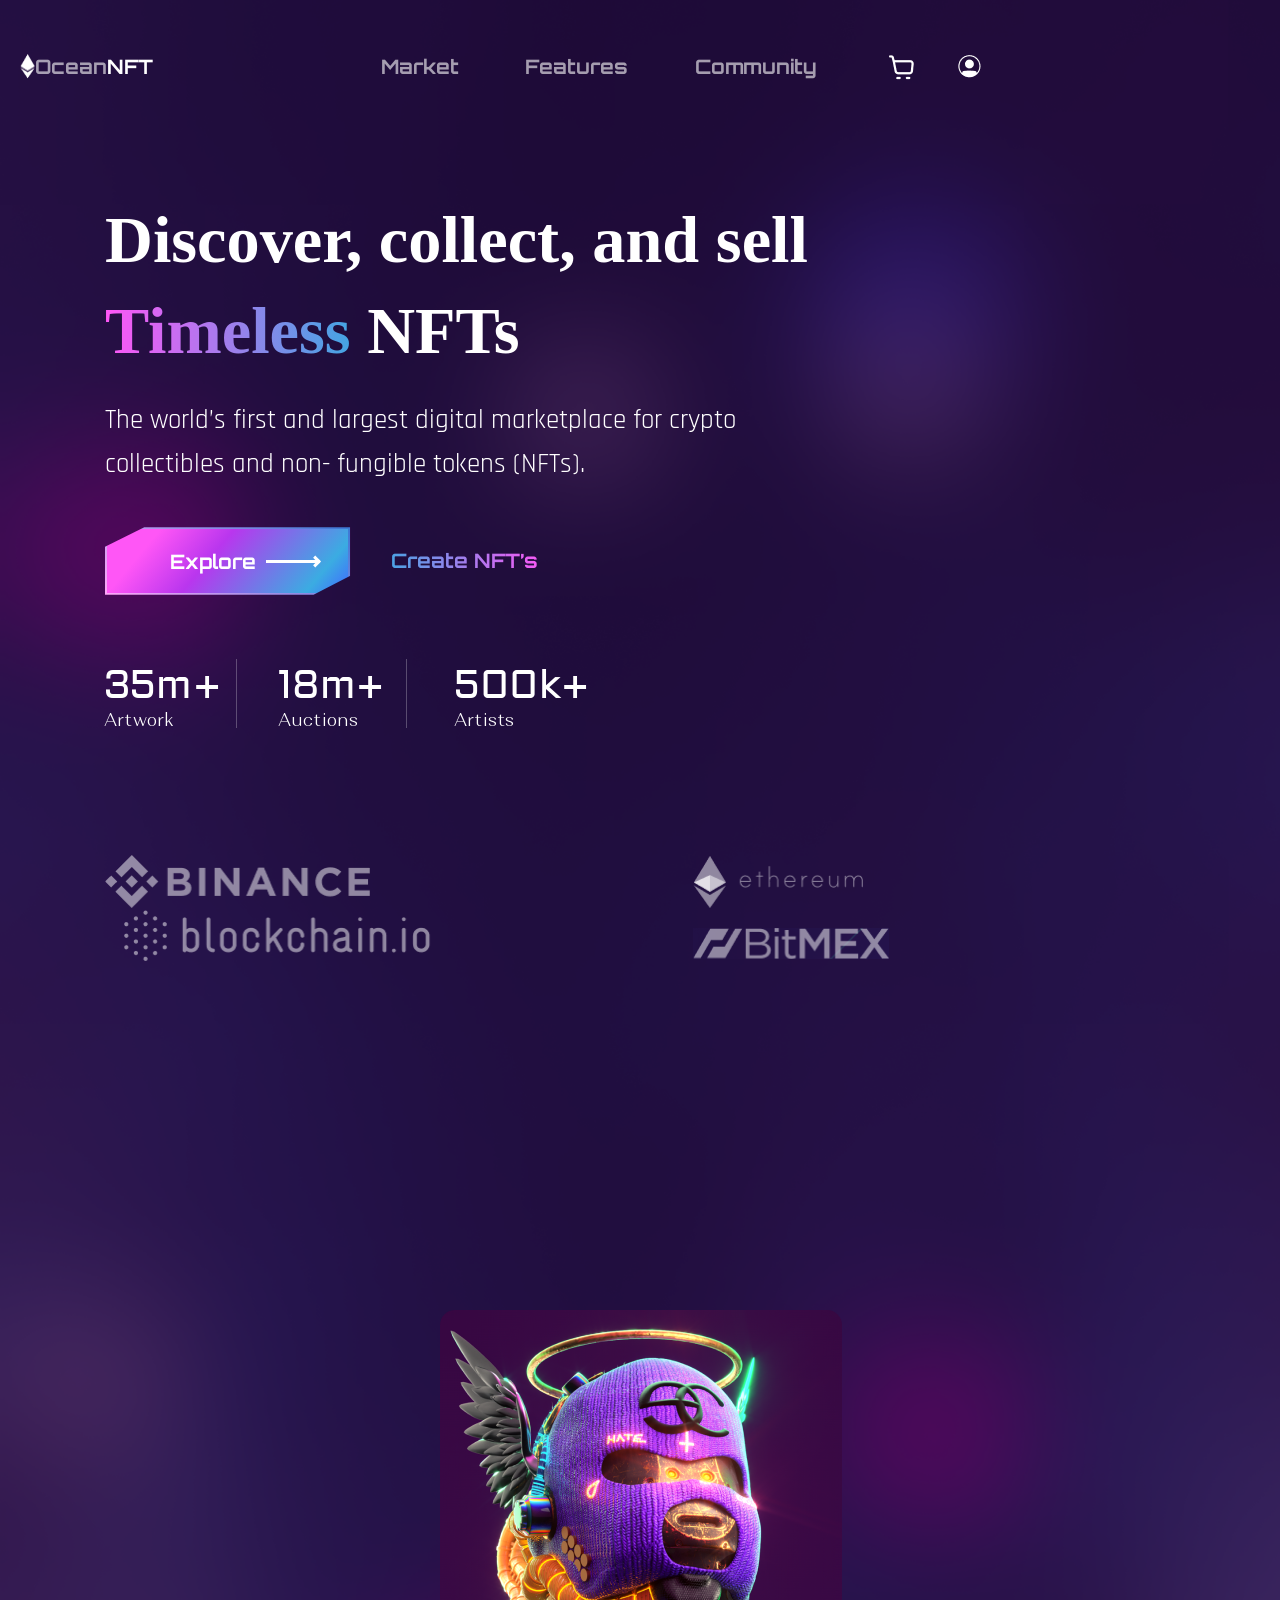
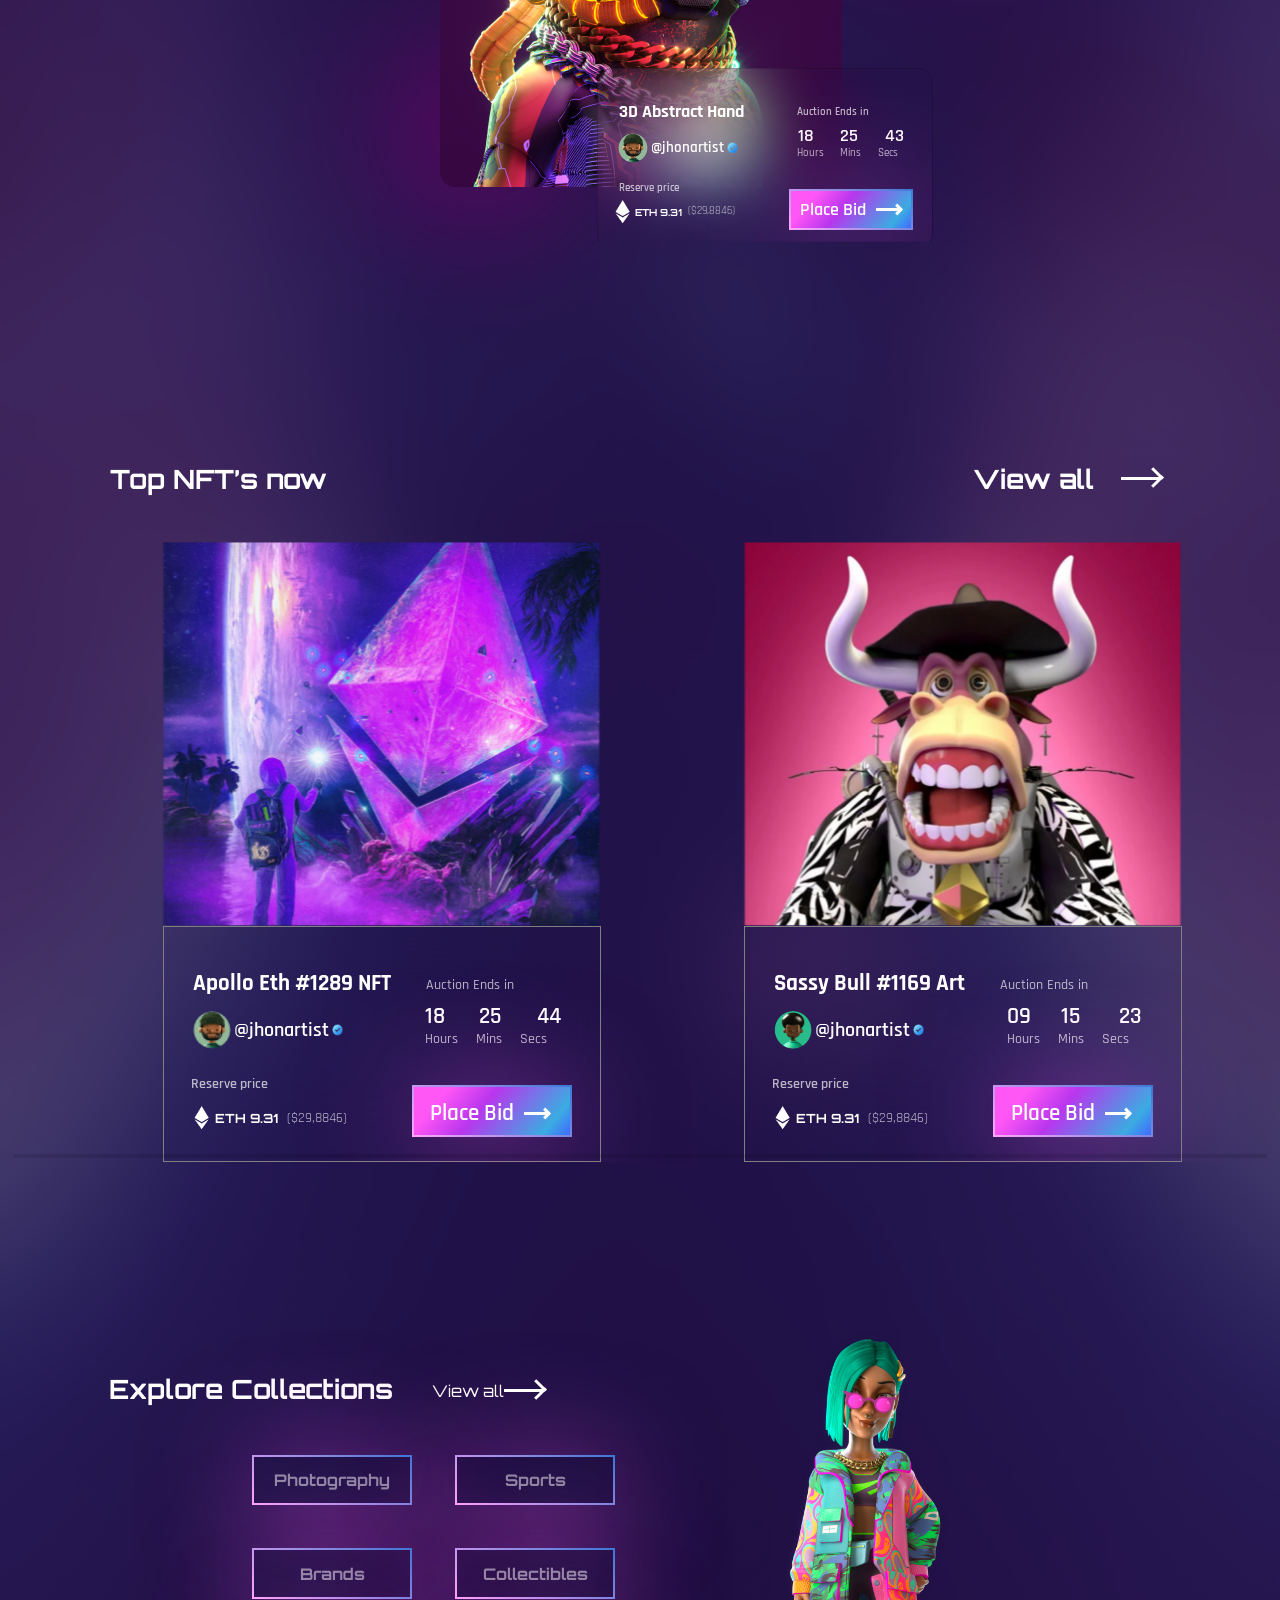
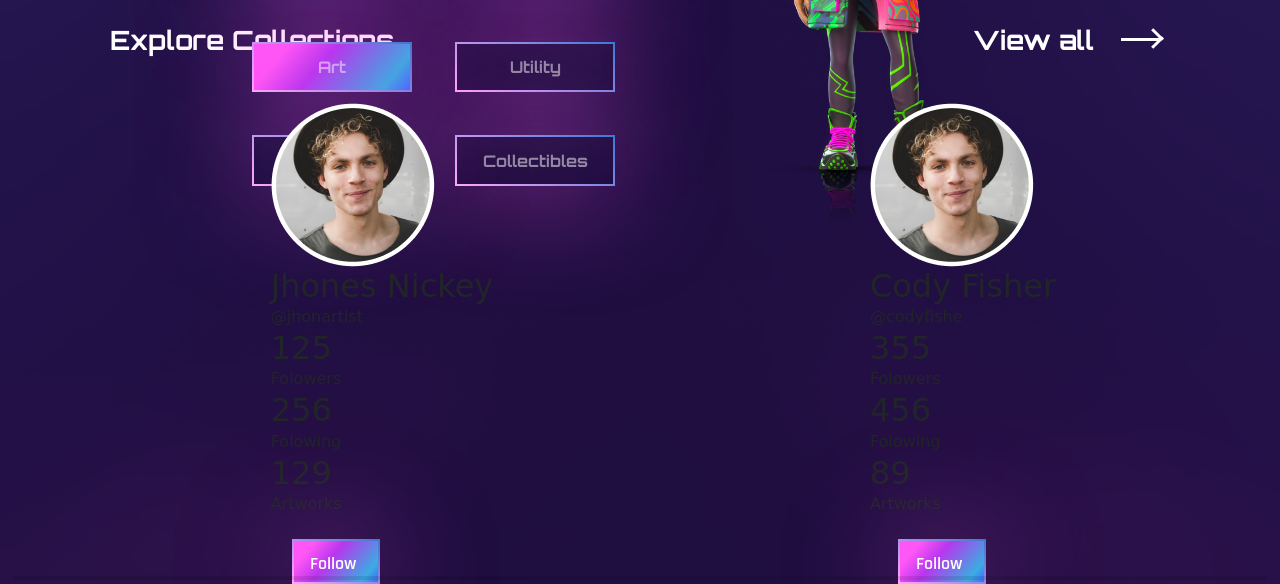
==== commit 40014c05: "15" ====
--- a/index.html
+++ b/index.html
@@ -319,7 +319,102 @@
                 <a href="" class="View__title">View all<span></span></a>
             </div>
         </section>
-    
+        <section class="Swiper__box">
+            <div class="swiper__info__panel">
+                <h2 class="Title_on__page">Explore Collections</h2>
+                <a href="" class="View__title">View all<span></span></a>
+            </div>
+            <!-- Slider main container -->
+            <div class="swiper">
+                <!-- Additional required wrapper -->
+                <div class="swiper-wrapper">
+                <!-- Slides -->
+                <div class="swiper-slide">
+                    <div class="card__box">
+                        <div class="card__logo"><img src="./img/swiper/unsplash_d1UPkiFd04A.png" alt=""></div>
+                        <div class="name"><h2>Jhones Nickey</h2></div>
+                        <div class="log"><p>@jhonartist</p></div>
+                        <div class="card__stat">
+                            <div class="flowers">
+                                <h2>125</h2>
+                                <p>Folowers</p>
+                            </div>
+                            <div class="flowing">
+                                <h2>256</h2>
+                                <p>Folowing</p>
+                            </div>
+                            <div class="artworks">
+                                <h2>129</h2>
+                                <p>Artworks</p>
+                            </div>
+                        </div>
+                        <button class="button__style">Follow</button>
+                    </div>
+                </div>
+                <div class="swiper-slide">
+                    <div class="card__box">
+                        <div class="card__logo"><img src="./img/swiper/unsplash_d1UPkiFd04A.png" alt=""></div>
+                        <div class="name"><h2>Cody Fisher</h2></div>
+                        <div class="login"><p>@codyfishe</p></div>
+                        <div class="card__stat">
+                            <div class="flowers">
+                                <h2>355</h2>
+                                <p>Folowers</p>
+                            </div>
+                            <div class="flowing">
+                                <h2>456</h2>
+                                <p>Folowing</p>
+                            </div>
+                            <div class="artworks">
+                                <h2>89</h2>
+                                <p>Artworks</p>
+                            </div>
+                        </div>
+                        <button class="button__style">Follow</button>
+                    </div>
+                    
+                </div>
+                <div class="swiper-slide">
+                    <div class="card__box">
+                        <div class="card__logo"><img src="./img/swiper/unsplash_d1UPkiFd04A.png" alt=""></div>
+                        <div class="name"><h2>Jerome Bell</h2></div>
+                        <div class="login"><p>@jeromebt</p></div>
+                        <div class="card__stat">
+                            <div class="flowers">
+                                <h2>546</h2>
+                                <p>Folowers</p>
+                            </div>
+                            <div class="flowing">
+                                <h2>789</h2>
+                                <p>Folowing</p>
+                            </div>
+                            <div class="artworks">
+                                <h2>54</h2>
+                                <p>Artworks</p>
+                            </div>
+                        </div>
+                        <button class="button__style">Follow</button>
+                    </div>
+                    
+                </div>
+                ...
+                </div>
+                <!-- If we need pagination -->
+                <div class="swiper-pagination"></div>
+            
+                <!-- If we need navigation buttons -->
+                <div class="swiper-button-prev"></div>
+                <div class="swiper-button-next"></div>
+            
+                <!-- If we need scrollbar -->
+                <div class="swiper-scrollbar"></div>
+            </div>
+            <div class="Button__mobile"><button class="button__style">Explore<span></span></button></div>
+
+        </section>
+
+
+
     </div>
     
     <script src="https://cdn.jsdelivr.net/npm/swiper@10/swiper-bundle.min.js"></script>
--- a/style/main.css
+++ b/style/main.css
@@ -73,7 +73,8 @@
   }
 }
 body {
+  width: 100%;
+  height: 100%;
   background: url("../img/bg.png") no-repeat;
   background-size: cover;
-  width: 100%;
 }/*# sourceMappingURL=main.css.map */
--- a/style/Colection.css
+++ b/style/Colection.css
@@ -1,9 +1,35 @@
 .Colection__box {
   padding-top: 210px;
 }
-
-@media (min-width: 993px) {
-  .Title_on__page {
+@media (max-width: 992px) {
+  .Colection__box {
+    position: relative;
+  }
+}
+@media (max-width: 993px) {
+  .Colection__box .View__title__box {
+    margin: -114px 0px 0px 732px;
+  }
+}
+@media (max-width: 1390px) {
+  .Colection__box .View__title__box {
+    margin: -445px 0px 0px 432px;
+  }
+}
+@media (max-width: 992px) {
+  .Colection__box .Title_on__page {
+    position: absolute;
+    margin: -43px 0px 0px 100px;
+    color: #FFF;
+    font-family: Orbitron;
+    font-size: 1rem;
+    font-style: normal;
+    font-weight: 700;
+    line-height: normal;
+  }
+}
+@media (min-width: 995px) {
+  .Colection__box .Title_on__page {
     padding: 0px 0px 0px 109px;
     color: #FFF;
     font-family: Orbitron;
@@ -29,21 +55,48 @@
     gap: 43.11px;
   }
 }
+@media (max-width: 992px) {
+  .Colection__button__box {
+    padding: 0px 25px 0px 0px;
+    margin: -50px 0px 0px 27px;
+    gap: 19px;
+  }
+}
 .Colection__button__box .button__style {
   justify-content: center;
-}
-@media (min-width: 993px) {
+  background: none;
+  color: rgba(255, 255, 255, 0.5);
+  text-align: center;
+  font-family: Orbitron;
+}
+@media (min-width: 1401px) {
   .Colection__button__box .button__style {
-    background: none;
-    color: rgba(255, 255, 255, 0.5);
-    text-align: center;
-    font-family: Orbitron;
     font-size: 26.531px;
     font-style: normal;
     font-weight: 700;
     line-height: normal;
     width: 368.118px;
     height: 98.386px;
+  }
+}
+@media (max-width: 1390px) {
+  .Colection__button__box .button__style {
+    font-size: 16px;
+    font-style: normal;
+    font-weight: 700;
+    line-height: normal;
+    width: 160.118px;
+    height: 50.386px;
+  }
+}
+@media (max-width: 992px) {
+  .Colection__button__box .button__style {
+    font-size: 10.992px;
+    font-style: normal;
+    font-weight: 700;
+    line-height: normal;
+    width: 152.517px;
+    height: 40.763px;
   }
 }
 .Colection__button__box .active__button__col {
@@ -55,30 +108,38 @@
     margin-top: -82px;
   }
 }
-
-.Celection__photo {
-  width: 435.551px;
-  height: 814.723px;
-}
-
-@media (min-width: 993px) {
-  .View__title {
-    display: flex;
-    color: #FFF;
-    font-family: Orbitron;
-    font-size: 19.898px;
-    font-style: normal;
-    font-weight: 700;
-    line-height: normal;
-    align-items: center;
-    text-decoration: none;
-    gap: 26.58px;
-  }
-}
-@media (min-width: 993px) and (max-width: 992px) {
-  .View__title {
-    display: none;
-  }
+@media (max-width: 992px) {
+  .Colection__img {
+    margin-top: 151px;
+    padding-left: 97px;
+  }
+}
+
+@media (min-width: 1401px) {
+  .Celection__photo {
+    width: 435.551px;
+    height: 814.723px;
+  }
+}
+@media (max-width: 1390px) {
+  .Celection__photo {
+    width: 250.551px;
+    height: 500.723px;
+  }
+}
+@media (max-width: 992px) {
+  .Celection__photo {
+    width: 185.893px;
+    height: 347.723px;
+  }
+}
+
+.View__title {
+  display: flex;
+  color: #FFF;
+  font-family: Orbitron;
+  text-decoration: none;
+  align-items: center;
 }
 .View__title span {
   display: flex;
@@ -108,20 +169,60 @@
   transform: rotate(45deg);
   background-color: #FFF;
 }
+@media (max-width: 992px) {
+  .View__title {
+    position: absolute;
+    top: 384px;
+    right: 30px;
+    font-size: 8.244px;
+    font-style: normal;
+    font-weight: 700;
+    line-height: normal;
+    gap: 5px;
+    align-items: center;
+  }
+  .View__title span {
+    height: 1px;
+    width: 19px;
+  }
+  .View__title span::after {
+    height: 1px;
+    width: 4px;
+    top: -2px;
+  }
+  .View__title span::before {
+    height: 1px;
+    width: 4px;
+    top: 2px;
+  }
+}
+@media (min-width: 1401px) {
+  .View__title {
+    display: flex;
+    color: #FFF;
+    font-family: Orbitron;
+    font-size: 19.898px;
+    font-style: normal;
+    font-weight: 700;
+    line-height: normal;
+    align-items: center;
+    gap: 13.58px;
+  }
+}
 
 .Colection__container {
   display: flex;
   justify-content: center;
+}
+@media (max-width: 992px) {
+  .Colection__container {
+    flex-direction: column;
+    margin: 48px 0px 0px 0px;
+  }
 }
 @media (min-width: 993px) {
   .Colection__container {
     margin-left: -32px;
     gap: 130px;
   }
-}
-
-@media (min-width: 993px) {
-  .View__title__box {
-    margin: -114px 0px 0px 732px;
-  }
 }/*# sourceMappingURL=Colection.css.map */
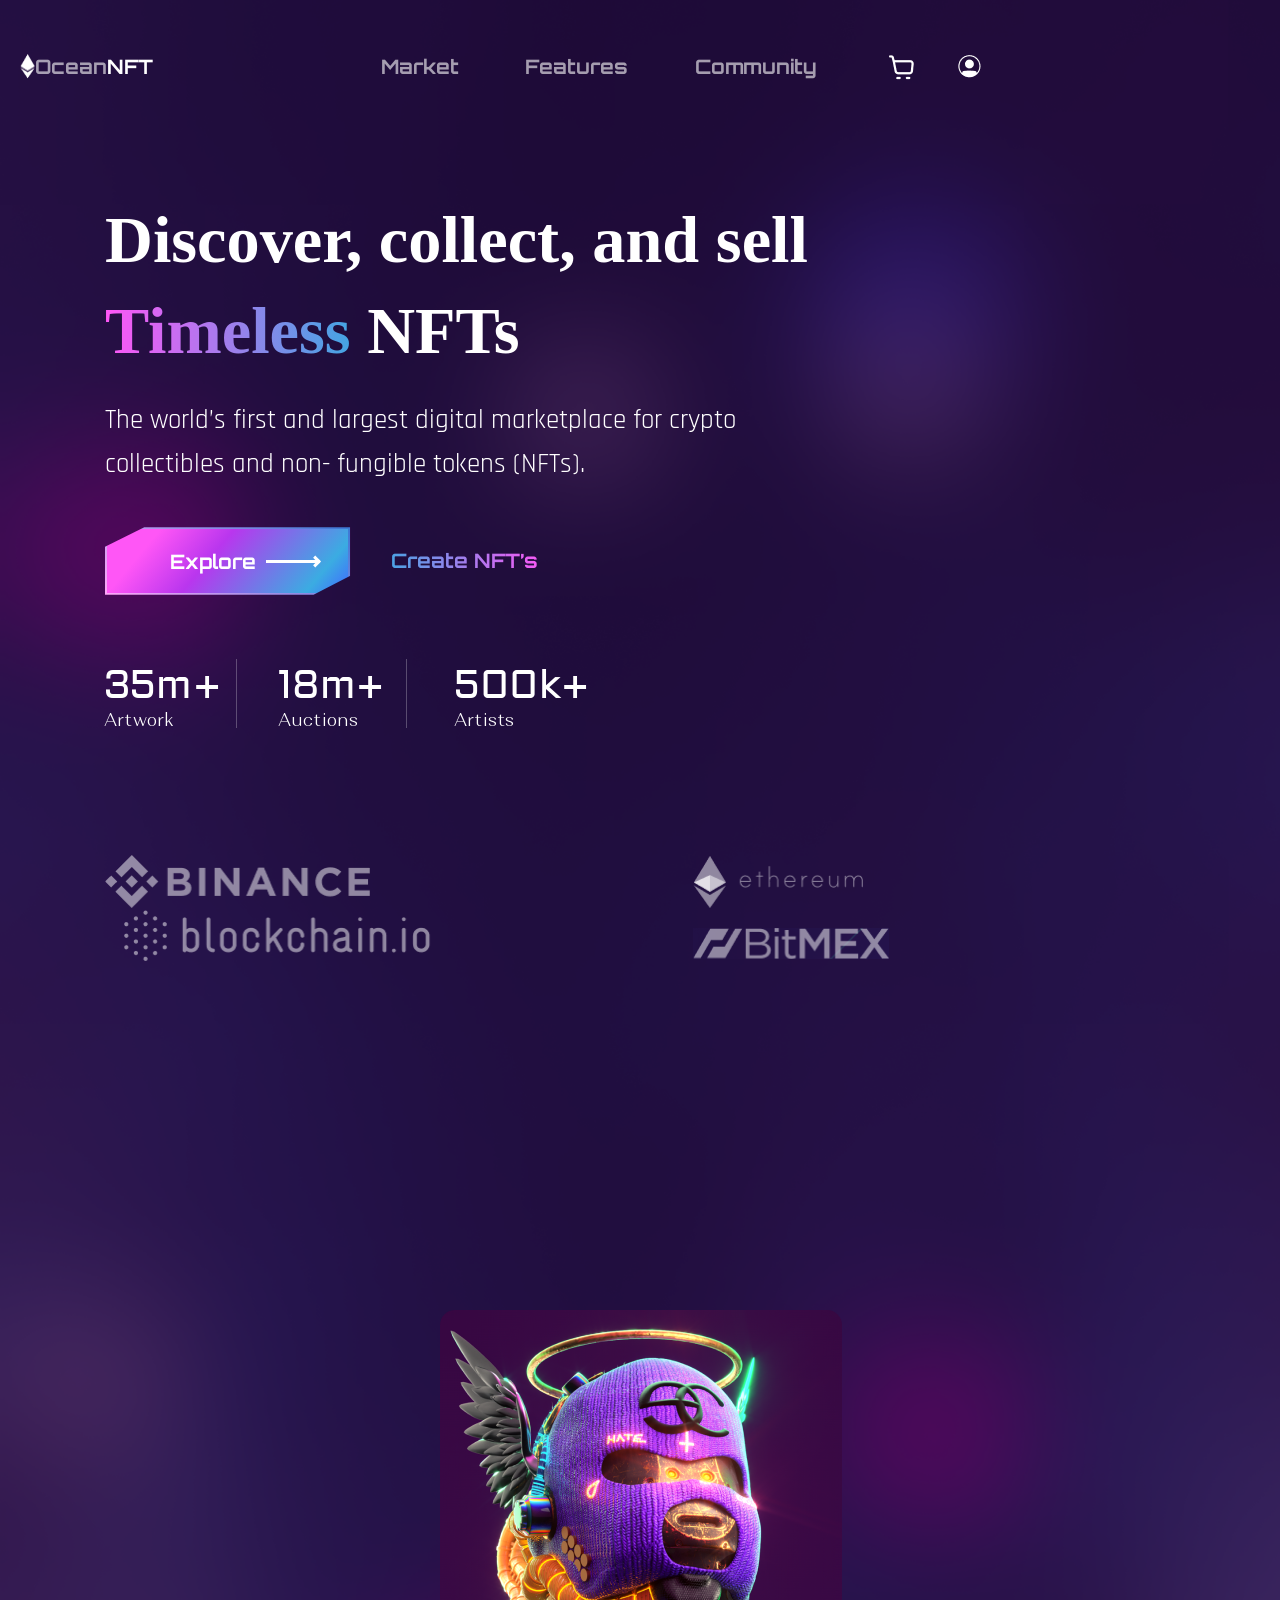
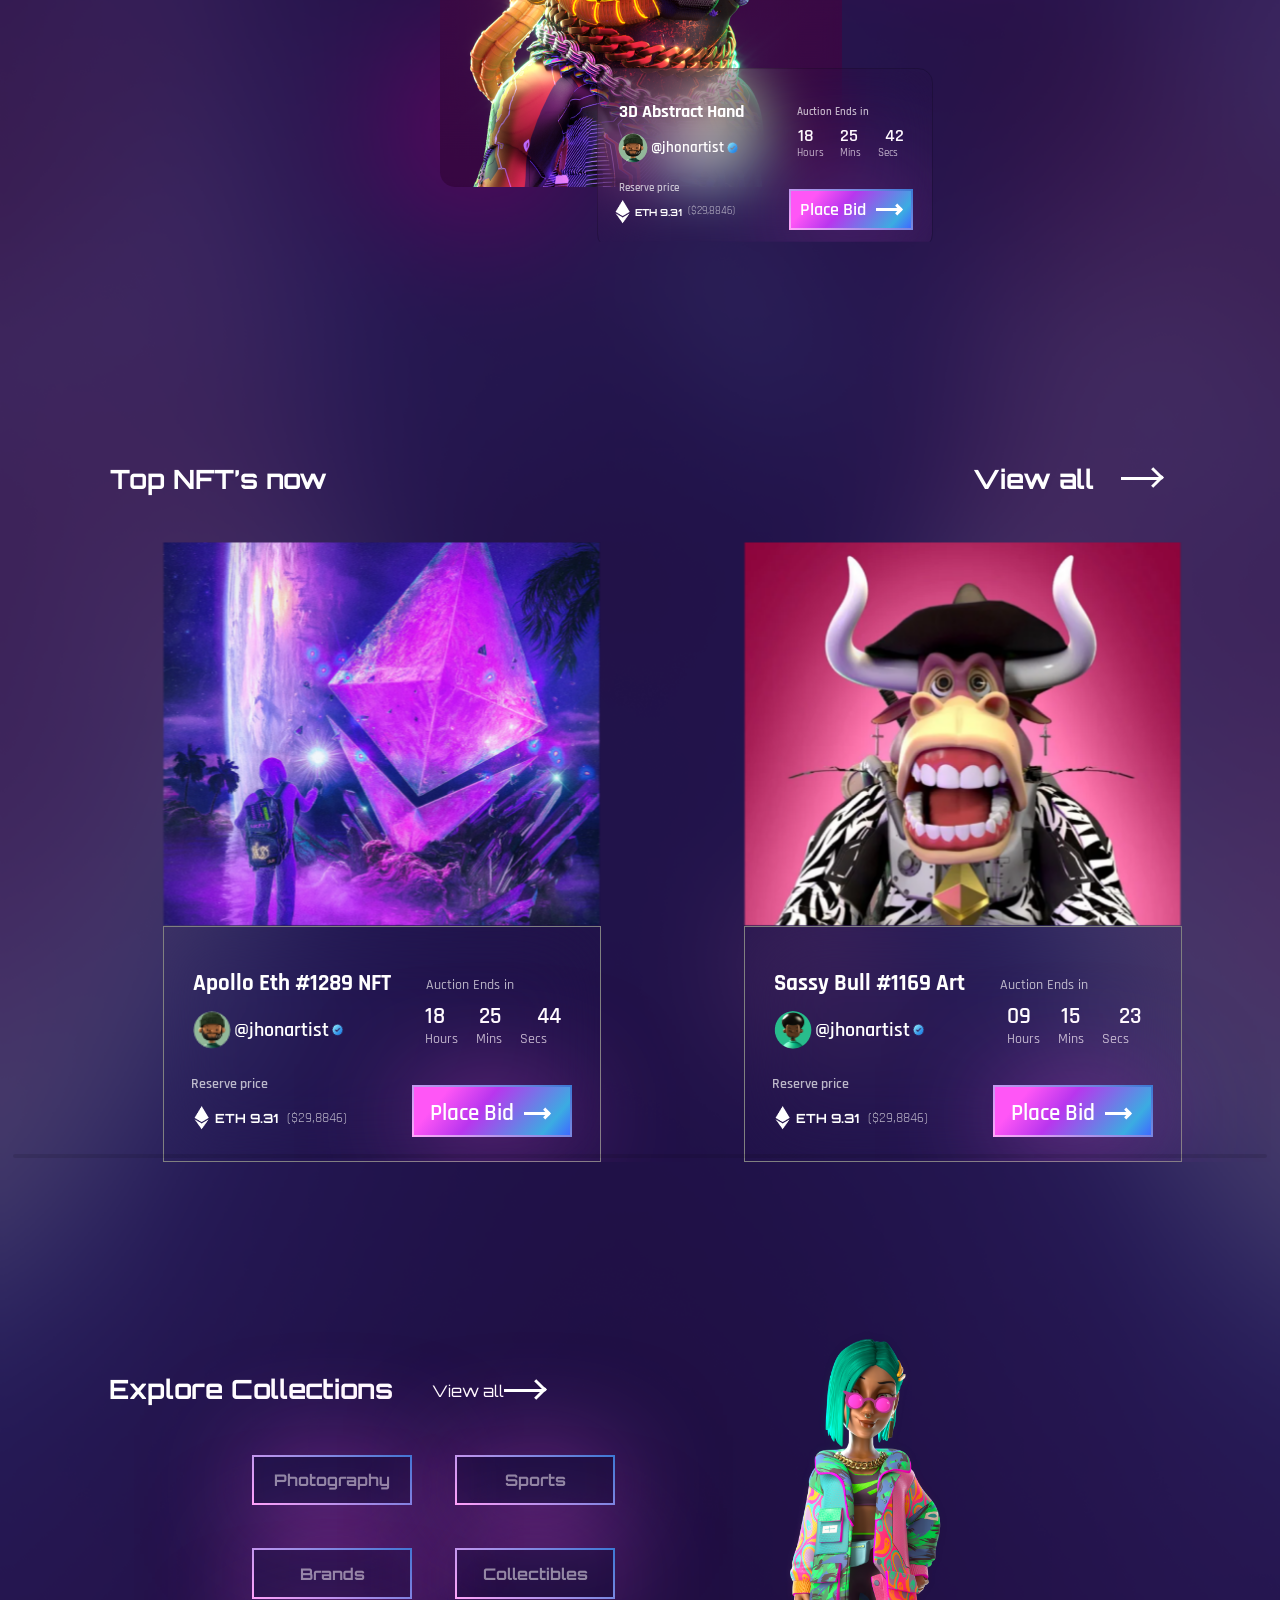
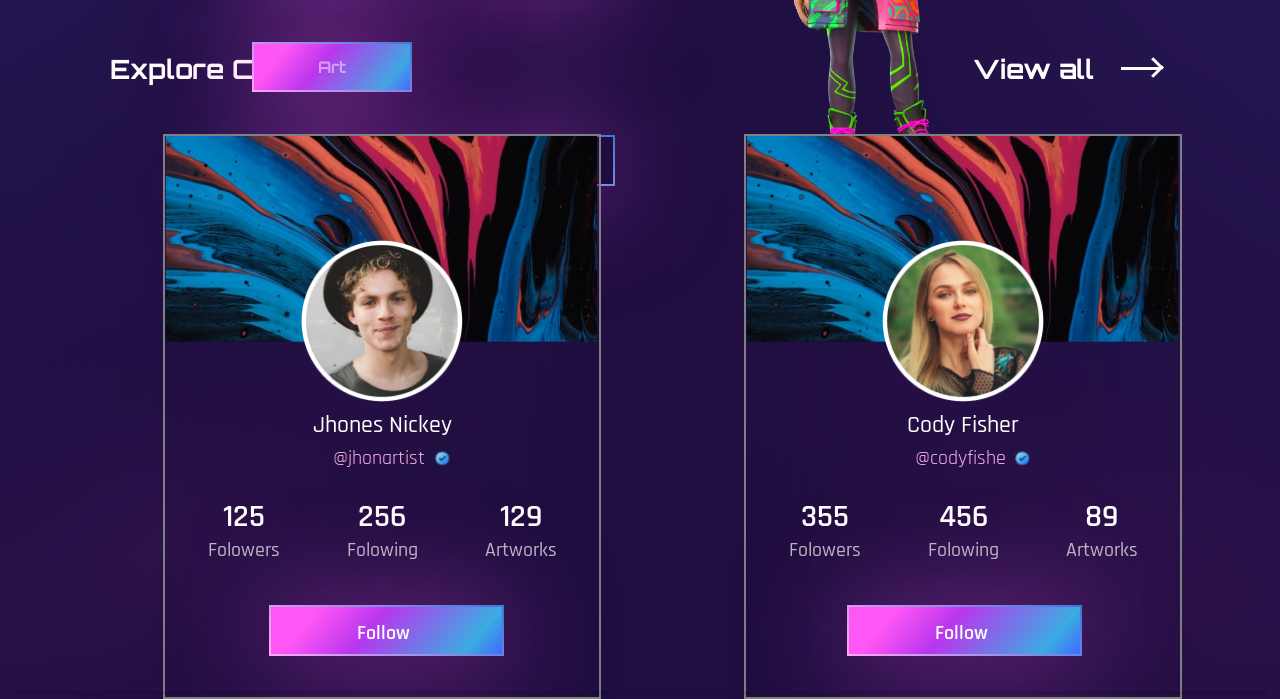
==== commit fe9bf062: "16-Folowers" ====
--- a/index.html
+++ b/index.html
@@ -19,6 +19,7 @@
     <link rel="stylesheet" href="./style/Descript_section.css">
     <link rel="stylesheet" href="./style/Swiper__box.css">
     <link rel="stylesheet" href="./style/Colection.css">
+    <link rel="stylesheet" href="./style/Swiper2.css">
     <title>Ocean NFT</title>
 </head>
 <body>
@@ -319,7 +320,7 @@
                 <a href="" class="View__title">View all<span></span></a>
             </div>
         </section>
-        <section class="Swiper__box">
+        <section class="Swiper__box2">
             <div class="swiper__info__panel">
                 <h2 class="Title_on__page">Explore Collections</h2>
                 <a href="" class="View__title">View all<span></span></a>
@@ -333,7 +334,7 @@
                     <div class="card__box">
                         <div class="card__logo"><img src="./img/swiper/unsplash_d1UPkiFd04A.png" alt=""></div>
                         <div class="name"><h2>Jhones Nickey</h2></div>
-                        <div class="log"><p>@jhonartist</p></div>
+                        <div class="login"><p>@jhonartist</p><img src="./img/section1/image 46.png"></div>
                         <div class="card__stat">
                             <div class="flowers">
                                 <h2>125</h2>
@@ -348,14 +349,14 @@
                                 <p>Artworks</p>
                             </div>
                         </div>
-                        <button class="button__style">Follow</button>
+                        <div class="button__box"><button class="button__style">Follow</button></div>
                     </div>
                 </div>
                 <div class="swiper-slide">
                     <div class="card__box">
-                        <div class="card__logo"><img src="./img/swiper/unsplash_d1UPkiFd04A.png" alt=""></div>
+                        <div class="card__logo"><img src="./img/swiper/unsplash_jFAG_ixCrsM.png" alt=""></div>
                         <div class="name"><h2>Cody Fisher</h2></div>
-                        <div class="login"><p>@codyfishe</p></div>
+                        <div class="login"><p>@codyfishe</p><img src="./img/section1/image 46.png"></div>
                         <div class="card__stat">
                             <div class="flowers">
                                 <h2>355</h2>
@@ -370,15 +371,15 @@
                                 <p>Artworks</p>
                             </div>
                         </div>
-                        <button class="button__style">Follow</button>
+                        <div class="button__box"><button class="button__style">Follow</button></div>
                     </div>
                     
                 </div>
                 <div class="swiper-slide">
                     <div class="card__box">
-                        <div class="card__logo"><img src="./img/swiper/unsplash_d1UPkiFd04A.png" alt=""></div>
+                        <div class="card__logo"><img src="./img/swiper/unsplash_MtSF6U6gy2Q.png" alt=""></div>
                         <div class="name"><h2>Jerome Bell</h2></div>
-                        <div class="login"><p>@jeromebt</p></div>
+                        <div class="login"><p>@jeromebt</p><img src="./img/section1/image 46.png"></div>
                         <div class="card__stat">
                             <div class="flowers">
                                 <h2>546</h2>
@@ -393,7 +394,7 @@
                                 <p>Artworks</p>
                             </div>
                         </div>
-                        <button class="button__style">Follow</button>
+                        <div class="button__box"><button class="button__style">Follow</button></div>
                     </div>
                     
                 </div>
--- a/style/Colection.css
+++ b/style/Colection.css
@@ -14,6 +14,11 @@
 @media (max-width: 1390px) {
   .Colection__box .View__title__box {
     margin: -445px 0px 0px 432px;
+  }
+}
+@media (min-width: 1392px) {
+  .Colection__box .View__title__box {
+    margin: -113px 0px 0px 730px;
   }
 }
 @media (max-width: 992px) {
--- a/style/Swiper2.css
+++ b/style/Swiper2.css
@@ -0,0 +1,250 @@
+.Swiper__box2 .swiper__info__panel {
+  white-space: nowrap;
+  padding: 249px 119px 49px 110px;
+}
+@media (max-width: 992px) {
+  .Swiper__box2 .Button__mobile {
+    width: 133.309px;
+    height: 34.212px;
+    margin: 5px 0px 0px 4px;
+  }
+  .Swiper__box2 .Title_on__page {
+    margin: 13px 0px 0px -84px;
+    color: #FFF;
+    font-family: Orbitron;
+    font-size: 18.06px;
+    font-style: normal;
+    font-weight: 700;
+    line-height: normal;
+  }
+  .Swiper__box2 .View__title {
+    display: none;
+  }
+}
+@media (max-width: 992px) {
+  .Swiper__box2 .button__style {
+    color: #FFF;
+    text-align: center;
+    font-family: Rajdhani;
+    font-size: 13.777px;
+    font-style: normal;
+    font-weight: 600;
+    line-height: normal;
+    display: flex;
+    align-items: center;
+    justify-content: center;
+    width: 162.601px;
+    height: 35.209px;
+  }
+}
+@media (min-width: 1000px) {
+  .Swiper__box2 .button__style {
+    display: flex;
+    width: 14.6775rem;
+    height: 3.17819rem;
+    justify-content: center;
+    color: #FFF;
+    text-align: center;
+    font-family: Rajdhani;
+    font-size: 1.24363rem;
+    font-style: normal;
+    font-weight: 600;
+    line-height: normal;
+  }
+}
+.Swiper__box2 .swiper-slide {
+  display: flex;
+}
+@media (max-width: 992px) {
+  .Swiper__box2 .swiper-slide {
+    margin: 0px -6px 0px 22px;
+  }
+  .Swiper__box2 .swiper-slide .button__box {
+    margin: 15px 0px 0px 71px;
+  }
+}
+@media (min-width: 1000px) {
+  .Swiper__box2 .swiper-slide:first-child .button__box {
+    margin: 0px 0px 0px 83px;
+  }
+  .Swiper__box2 .swiper-slide:nth-child(2) .button__box {
+    margin: 0px 0px 0px 73px;
+  }
+  .Swiper__box2 .swiper-slide:last-child .button__box {
+    margin: 0px 0px 0px 43px;
+  }
+}
+
+.card__box {
+  fill: linear-gradient(90deg, rgba(255, 255, 255, 0.1) 0%, rgba(255, 255, 255, 0.02) 100%);
+  -webkit-backdrop-filter: blur(39.6001663208px);
+          backdrop-filter: blur(39.6001663208px);
+  border: 2px solid gray;
+  background: url("../img/swiper/unsplash_NTYYL9Eb9y8.png") no-repeat;
+}
+@media (max-width: 992px) {
+  .card__box {
+    background-size: 100% 142.367px;
+    width: 18.94394rem;
+    height: 24.44531rem;
+  }
+}
+@media (min-width: 1000px) {
+  .card__box {
+    width: 27.36013rem;
+    height: 35.30563rem;
+  }
+}
+
+@media (max-width: 992px) {
+  .card__logo {
+    width: 7.03225rem;
+    height: 7.03225rem;
+    display: flex;
+    margin: 0 auto;
+    margin-top: 69px;
+  }
+}
+@media (min-width: 1000px) {
+  .card__logo {
+    max-width: 10.15644rem;
+    max-height: 10.15644rem;
+    display: flex;
+    margin: 0 auto;
+    margin-top: 6.5rem;
+  }
+}
+
+@media (max-width: 992px) {
+  .name h2 {
+    color: #FFF;
+    text-align: center;
+    font-feature-settings: "clig" off, "liga" off;
+    font-family: Rajdhani;
+    font-size: 16.839px;
+    font-style: normal;
+    font-weight: 500;
+    line-height: 31.906px;
+  }
+}
+@media (min-width: 1000px) {
+  .name h2 {
+    color: #FFF;
+    text-align: center;
+    font-feature-settings: "clig" off, "liga" off;
+    font-family: Rajdhani;
+    font-size: 1.52rem;
+    font-style: normal;
+    font-weight: 500;
+    line-height: 2.88rem;
+    display: flex;
+    justify-content: center;
+  }
+}
+
+@media (max-width: 992px) {
+  .login {
+    display: flex;
+    justify-content: center;
+    align-items: center;
+    gap: 3px;
+    margin: -8px 0px 0px 13px;
+  }
+  .login p {
+    color: #FFB1EE;
+    font-feature-settings: "clig" off, "liga" off;
+    font-family: Rajdhani;
+    font-size: 13.959px;
+    font-style: normal;
+    font-weight: 400;
+    line-height: 31.906px;
+  }
+  .login img {
+    width: 10.968px;
+    height: 11.965px;
+  }
+}
+@media (min-width: 1000px) {
+  .login {
+    display: flex;
+    flex-direction: row;
+    justify-content: center;
+    align-items: center;
+    gap: 0.6rem;
+    margin-top: -13px;
+  }
+  .login img {
+    width: 0.99rem;
+    height: 1.08rem;
+  }
+  .login p {
+    color: #FFB1EE;
+    font-feature-settings: "clig" off, "liga" off;
+    font-family: Rajdhani;
+    font-size: 1.26rem;
+    font-style: normal;
+    font-weight: 400;
+    line-height: 2.88rem;
+    margin-left: 20px;
+  }
+}
+
+@media (max-width: 992px) {
+  .card__stat {
+    display: flex;
+    justify-content: center;
+    gap: 47px;
+    padding-top: 7px;
+  }
+  .card__stat h2 {
+    color: #FFF;
+    text-align: center;
+    font-feature-settings: "clig" off, "liga" off;
+    font-family: Rajdhani;
+    font-size: 21.942px;
+    font-style: normal;
+    font-weight: 600;
+    line-height: 43.883px;
+  }
+  .card__stat p {
+    color: #FFF;
+    text-align: center;
+    font-feature-settings: "clig" off, "liga" off;
+    font-family: Rajdhani;
+    font-size: 13.714px;
+    font-style: normal;
+    font-weight: 500;
+    line-height: 43.883px;
+    margin-top: -22px;
+  }
+}
+@media (min-width: 1000px) {
+  .card__stat {
+    display: flex;
+    justify-content: center;
+    gap: 67px;
+    padding-top: 5px;
+  }
+  .card__stat h2 {
+    color: #FFF;
+    text-align: center;
+    font-feature-settings: "clig" off, "liga" off;
+    font-family: Rajdhani;
+    font-size: 1.98063rem;
+    font-style: normal;
+    font-weight: 600;
+    line-height: 3.96119rem;
+  }
+  .card__stat p {
+    color: #FFF;
+    text-align: center;
+    font-feature-settings: "clig" off, "liga" off;
+    font-family: Rajdhani;
+    font-size: 1.23788rem;
+    font-style: normal;
+    font-weight: 500;
+    line-height: 3.96119rem;
+    opacity: 0.69;
+    margin-top: -31px;
+  }
+}/*# sourceMappingURL=Swiper2.css.map */
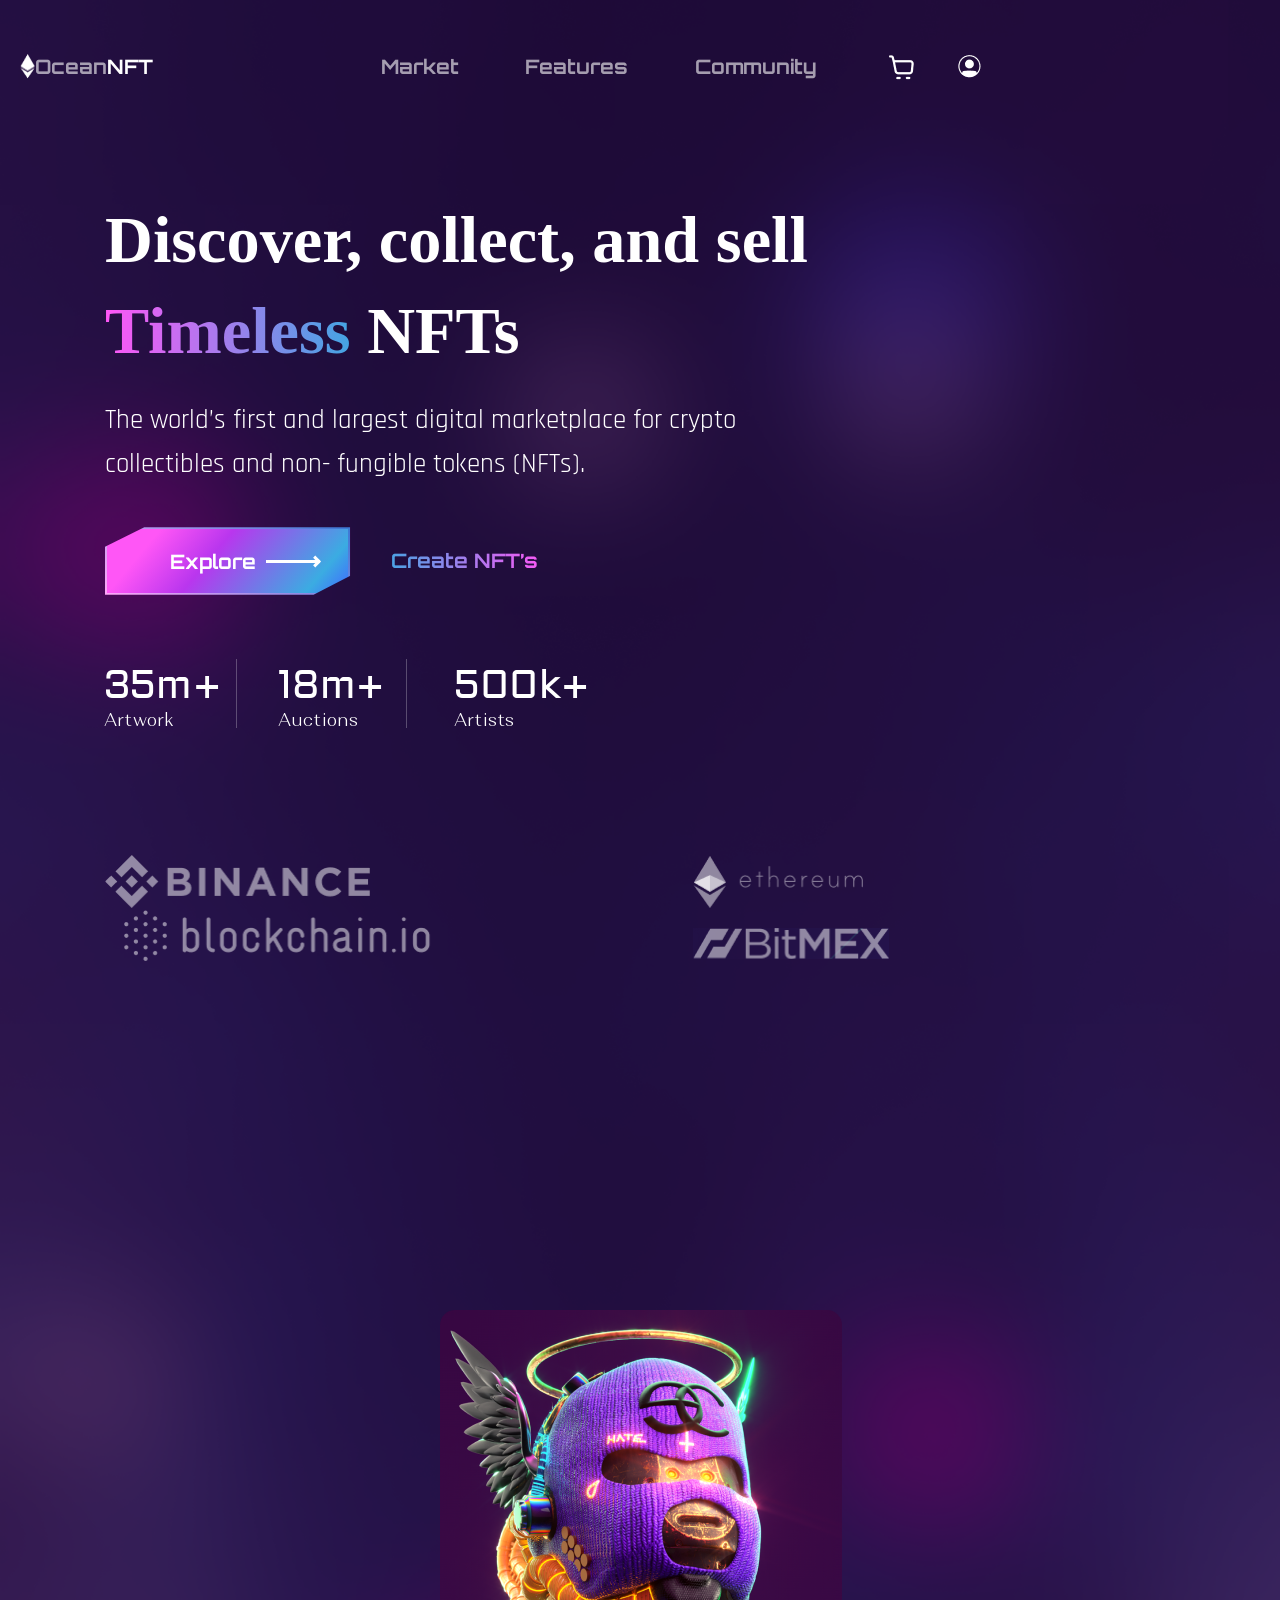
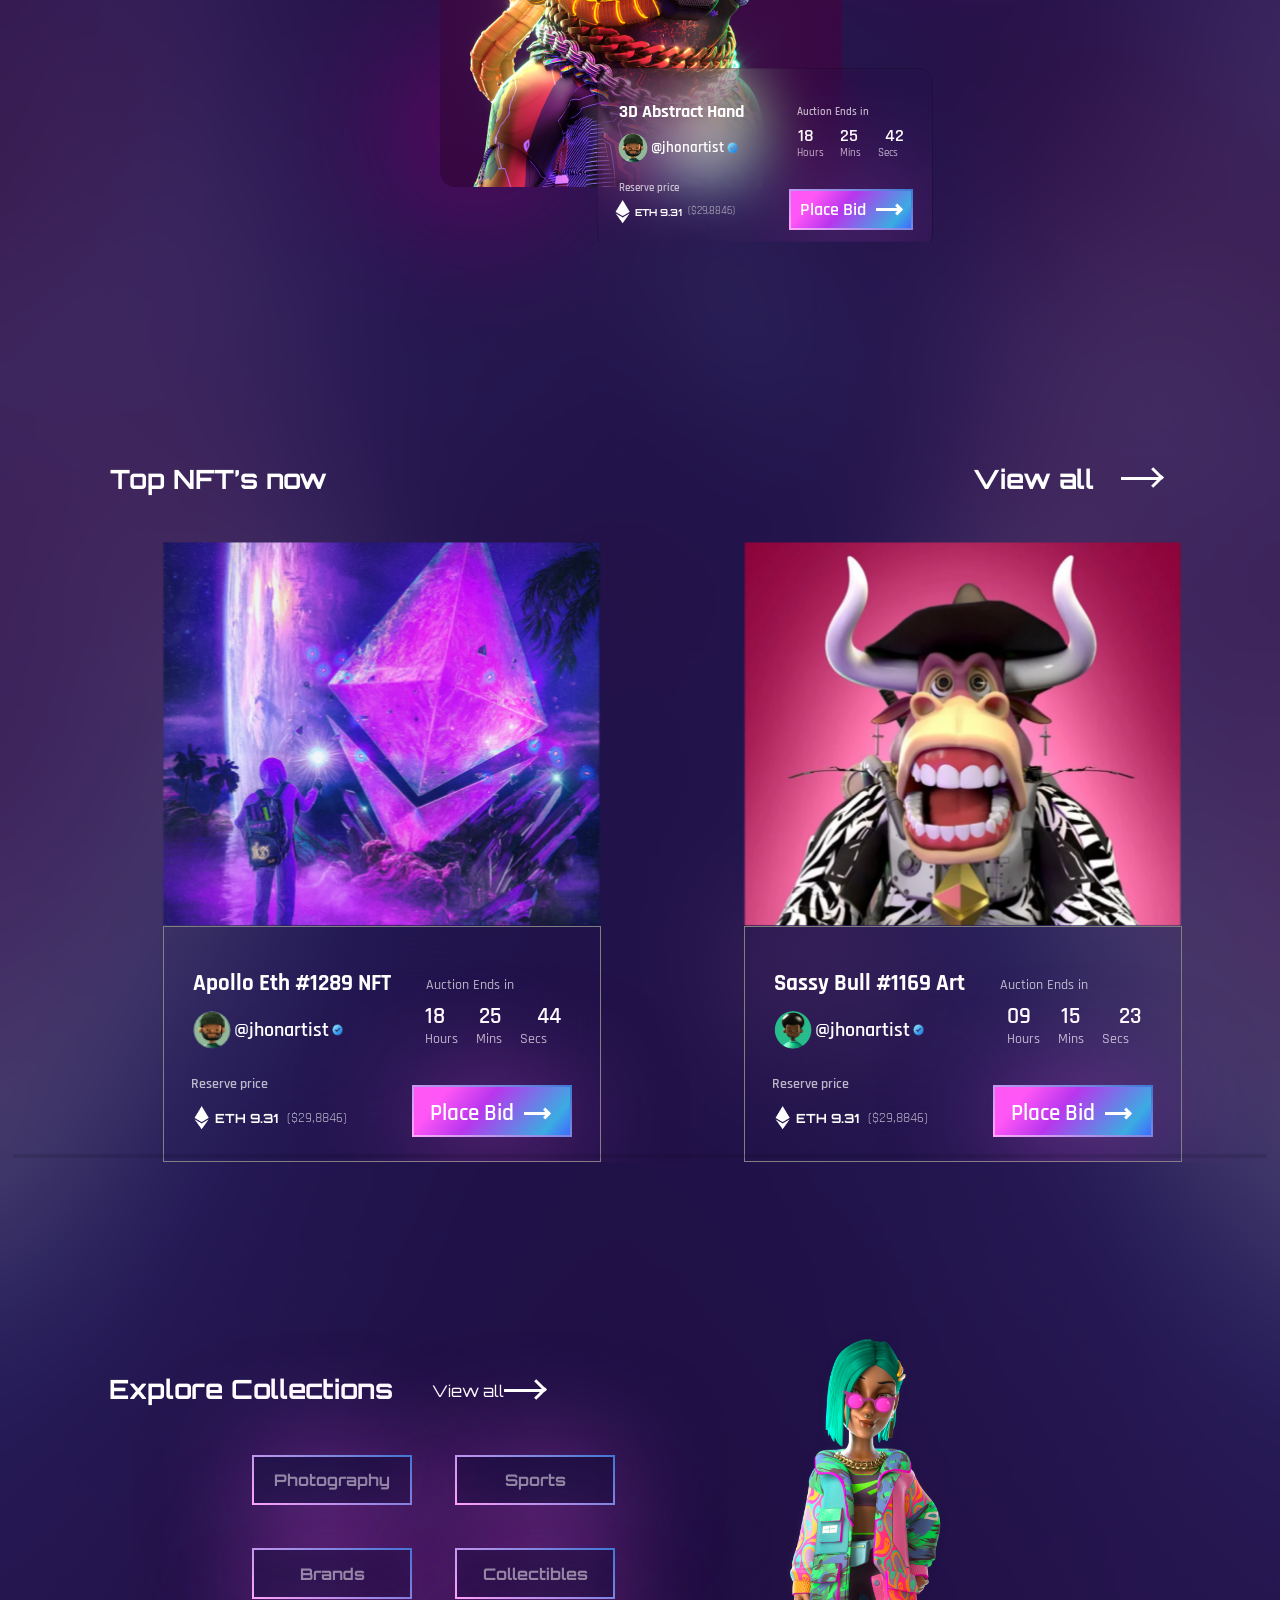
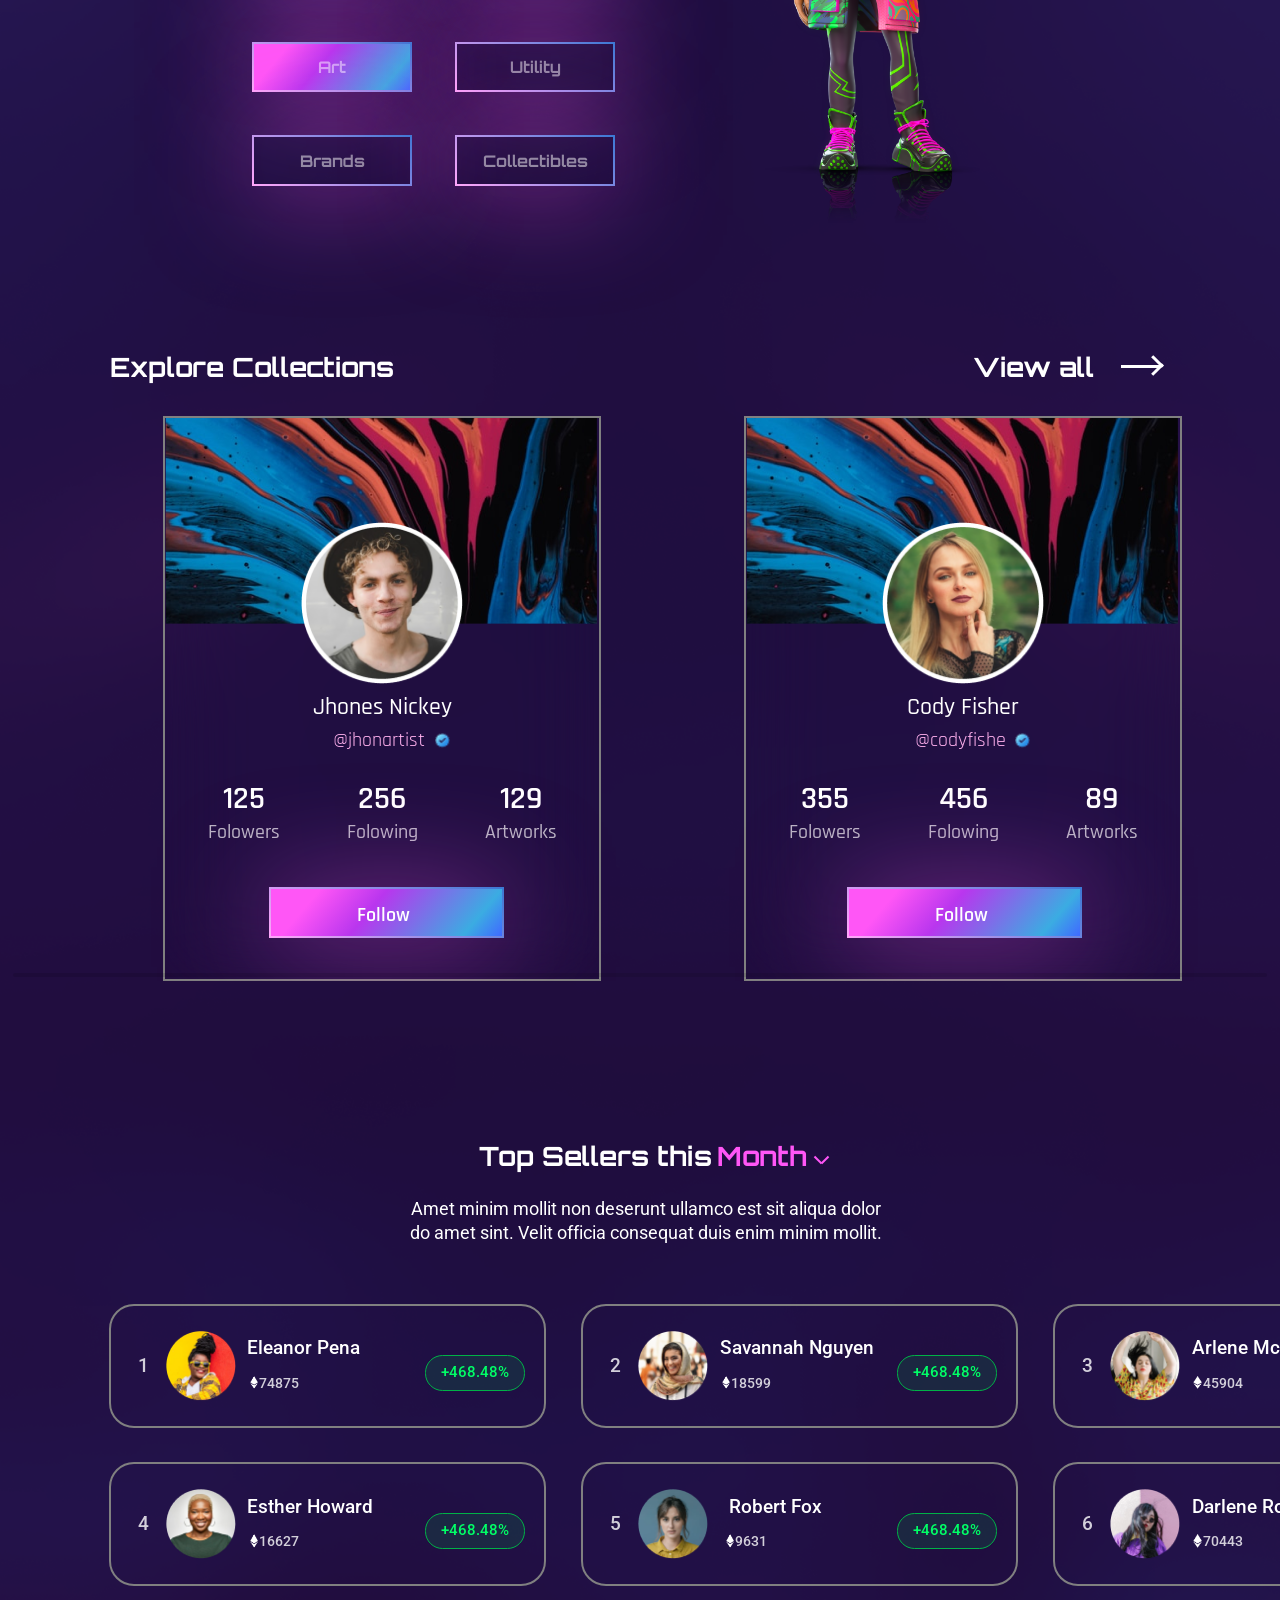
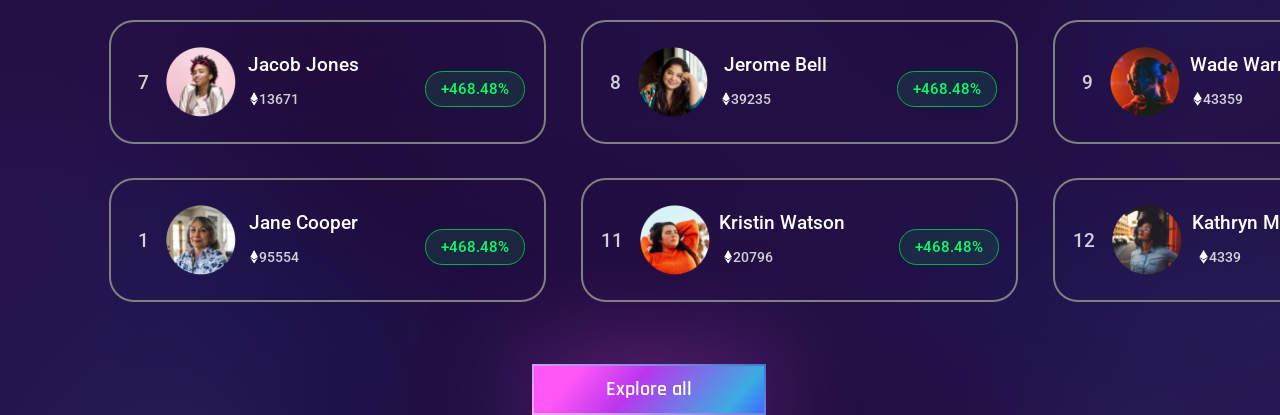
==== commit a9339e7a: "17" ====
--- a/index.html
+++ b/index.html
@@ -11,6 +11,7 @@
     <link href = "./font/AlethiaNext/stylesheet.css" rel = "stylesheet" type = "text/css" />
     <link href="https://fonts.googleapis.com/css?family=Lato:100,100italic,300,300italic,regular,italic,700,700italic,900,900italic" rel="stylesheet" />
     <link rel="stylesheet" href="https://cdn.jsdelivr.net/npm/swiper@10/swiper-bundle.min.css"/>
+    <link href="https://fonts.googleapis.com/css?family=Roboto:100,100italic,300,300italic,regular,italic,500,500italic,700,700italic,900,900italic" rel="stylesheet" />
 
 
 
@@ -20,6 +21,7 @@
     <link rel="stylesheet" href="./style/Swiper__box.css">
     <link rel="stylesheet" href="./style/Colection.css">
     <link rel="stylesheet" href="./style/Swiper2.css">
+    <link rel="stylesheet" href="./style/Top.css">
     <title>Ocean NFT</title>
 </head>
 <body>
@@ -413,7 +415,159 @@
             <div class="Button__mobile"><button class="button__style">Explore<span></span></button></div>
 
         </section>
-
+        <section class="Top__sellers">
+            <div class="Sellers__panel">
+                <h2>Top Sellers this <span>Month</span></h2>
+                <p>Amet minim mollit non deserunt ullamco est sit aliqua dolor do amet sint. Velit officia consequat duis enim minim mollit.</p>
+            </div>
+            <div class="Top__list">
+                <div class="Top__item">
+                    <p class="Top__pos">1</p>
+                    <div class="Top_logo"><img src="./img/Top/1.png" alt=""></div>
+                    <div class="top__info">
+                        <p class="top__name">Eleanor Pena</p>
+                        <div class="number__coins">
+                            <img src="./img/header/Ethereum-icon-purple_2 1.png" alt="">
+                            <p>74875</p>
+                        </div>
+                    </div>
+                    <div class="status"><h2>+468.48%</h2></div>
+                </div>
+                <div class="Top__item">
+                    <p class="Top__pos">2</p>
+                    <div class="Top_logo"><img src="./img/Top/2.png" alt=""></div>
+                    <div class="top__info">
+                        <p class="top__name">Savannah Nguyen</p>
+                        <div class="number__coins">
+                            <img src="./img/header/Ethereum-icon-purple_2 1.png" alt="">
+                            <p>18599</p>
+                        </div>
+                    </div>
+                    <div class="status"><h2>+468.48%</h2></div>
+                </div>
+                <div class="Top__item">
+                    <p class="Top__pos">3</p>
+                    <div class="Top_logo"><img src="./img/Top/3.png" alt=""></div>
+                    <div class="top__info">
+                        <p class="top__name">Arlene McCoy</p>
+                        <div class="number__coins">
+                            <img src="./img/header/Ethereum-icon-purple_2 1.png" alt="">
+                            <p>45904</p>
+                        </div>
+                    </div>
+                    <div class="status"><h2>+468.48%</h2></div>
+                </div>
+                <div class="Top__item">
+                    <p class="Top__pos">4</p>
+                    <div class="Top_logo"><img src="./img/Top/4.png" alt=""></div>
+                    <div class="top__info">
+                        <p class="top__name">Esther Howard</p>
+                        <div class="number__coins">
+                            <img src="./img/header/Ethereum-icon-purple_2 1.png" alt="">
+                            <p>16627</p>
+                        </div>
+                    </div>
+                    <div class="status"><h2>+468.48%</h2></div>
+                </div>
+                <div class="Top__item">
+                    <p class="Top__pos">5</p>
+                    <div class="Top_logo"><img src="./img/Top/5.png" alt=""></div>
+                    <div class="top__info">
+                        <p class="top__name">Robert Fox</p>
+                        <div class="number__coins">
+                            <img src="./img/header/Ethereum-icon-purple_2 1.png" alt="">
+                            <p>9631</p>
+                        </div>
+                    </div>
+                    <div class="status"><h2>+468.48%</h2></div>
+                </div>
+                <div class="Top__item">
+                    <p class="Top__pos">6</p>
+                    <div class="Top_logo"><img src="./img/Top/6.png" alt=""></div>
+                    <div class="top__info">
+                        <p class="top__name">Darlene Robertson</p>
+                        <div class="number__coins">
+                            <img src="./img/header/Ethereum-icon-purple_2 1.png" alt="">
+                            <p>70443</p>
+                        </div>
+                    </div>
+                    <div class="status"><h2>+468.48%</h2></div>
+                </div>
+                <div class="Top__item">
+                    <p class="Top__pos">7</p>
+                    <div class="Top_logo"><img src="./img/Top/7.png" alt=""></div>
+                    <div class="top__info">
+                        <p class="top__name">Jacob Jones</p>
+                        <div class="number__coins">
+                            <img src="./img/header/Ethereum-icon-purple_2 1.png" alt="">
+                            <p>13671</p>
+                        </div>
+                    </div>
+                    <div class="status"><h2>+468.48%</h2></div>
+                </div>
+                <div class="Top__item">
+                    <p class="Top__pos">8</p>
+                    <div class="Top_logo"><img src="./img/Top/8.png" alt=""></div>
+                    <div class="top__info">
+                        <p class="top__name">Jerome Bell</p>
+                        <div class="number__coins">
+                            <img src="./img/header/Ethereum-icon-purple_2 1.png" alt="">
+                            <p>39235</p>
+                        </div>
+                    </div>
+                    <div class="status"><h2>+468.48%</h2></div>
+                </div>
+                <div class="Top__item">
+                    <p class="Top__pos">9</p>
+                    <div class="Top_logo"><img src="./img/Top/9.png" alt=""></div>
+                    <div class="top__info">
+                        <p class="top__name">Wade Warren</p>
+                        <div class="number__coins">
+                            <img src="./img/header/Ethereum-icon-purple_2 1.png" alt="">
+                            <p>43359</p>
+                        </div>
+                    </div>
+                    <div class="status"><h2>+468.48%</h2></div>
+                </div>
+                <div class="Top__item">
+                    <p class="Top__pos">1</p>
+                    <div class="Top_logo"><img src="./img/Top/10.png" alt=""></div>
+                    <div class="top__info">
+                        <p class="top__name">Jane Cooper</p>
+                        <div class="number__coins">
+                            <img src="./img/header/Ethereum-icon-purple_2 1.png" alt="">
+                            <p>95554</p>
+                        </div>
+                    </div>
+                    <div class="status"><h2>+468.48%</h2></div>
+                </div>
+                <div class="Top__item">
+                    <p class="Top__pos">11</p>
+                    <div class="Top_logo"><img src="./img/Top/11.png" alt=""></div>
+                    <div class="top__info">
+                        <p class="top__name">Kristin Watson</p>
+                        <div class="number__coins">
+                            <img src="./img/header/Ethereum-icon-purple_2 1.png" alt="">
+                            <p>20796</p>
+                        </div>
+                    </div>
+                    <div class="status"><h2>+468.48%</h2></div>
+                </div>
+                <div class="Top__item">
+                    <p class="Top__pos">12</p>
+                    <div class="Top_logo"><img src="./img/Top/12.png" alt=""></div>
+                    <div class="top__info">
+                        <p class="top__name">Kathryn Murphy</p>
+                        <div class="number__coins">
+                            <img src="./img/header/Ethereum-icon-purple_2 1.png" alt="">
+                            <p>4339</p>
+                        </div>
+                    </div>
+                    <div class="status"><h2>+468.48%</h2></div>
+                </div>
+            </div>
+            <div class="top_button__box"><button class="button__style">Explore all</button></div>
+        </section>
 
 
     </div>
--- a/style/Swiper2.css
+++ b/style/Swiper2.css
@@ -1,6 +1,6 @@
 .Swiper__box2 .swiper__info__panel {
   white-space: nowrap;
-  padding: 249px 119px 49px 110px;
+  padding: 547px 119px 33px 110px;
 }
 @media (max-width: 992px) {
   .Swiper__box2 .Button__mobile {
--- a/style/Top.css
+++ b/style/Top.css
@@ -0,0 +1,380 @@
+.Top__sellers button {
+  width: 234.84px;
+  height: 50.851px;
+}
+.Top__sellers .top_button__box {
+  display: flex;
+  justify-content: center;
+  margin: 62px 0px 0px 18px;
+}
+@media (min-width: 1000px) {
+  .Top__sellers .button__style {
+    display: flex;
+    justify-content: center;
+    align-items: center;
+    color: #FFF;
+    text-align: center;
+    font-family: Rajdhani;
+    font-size: 19.898px;
+    font-style: normal;
+    font-weight: 600;
+    line-height: normal;
+  }
+}
+
+.Sellers__panel {
+  display: flex;
+  flex-direction: column;
+  justify-content: center;
+}
+@media (max-width: 992px) {
+  .Sellers__panel h2 {
+    color: #FFF;
+    font-family: Orbitron;
+    font-size: 19.231px;
+    font-style: normal;
+    font-weight: 700;
+    line-height: normal;
+  }
+  .Sellers__panel h2 span {
+    color: #FF56F6;
+    font-family: Orbitron;
+    font-size: 19.231px;
+    font-style: normal;
+    font-weight: 700;
+    line-height: normal;
+  }
+  .Sellers__panel h2 span::before {
+    content: "";
+    position: absolute;
+    width: 10px;
+    height: 2px;
+    background-color: #FF56F6;
+    transform: rotate(45deg);
+    left: 107%;
+    top: 20px;
+  }
+  .Sellers__panel h2 span::after {
+    content: "";
+    position: absolute;
+    width: 10px;
+    height: 2px;
+    background-color: #FF56F6;
+    transform: rotate(-45deg);
+    left: 114%;
+    top: 20px;
+  }
+  .Sellers__panel p {
+    width: 325px;
+    color: #FFF;
+    text-align: center;
+    font-family: Roboto;
+    font-size: 14px;
+    font-style: normal;
+    font-weight: 400;
+    line-height: 140.188%;
+  }
+}
+@media (min-width: 1000px) {
+  .Sellers__panel h2 {
+    padding: 158px 0px 0px 5px;
+    display: flex;
+    justify-content: center;
+    color: #FFF;
+    font-family: Orbitron;
+    font-size: 26.531px;
+    font-style: normal;
+    font-weight: 700;
+    line-height: normal;
+  }
+  .Sellers__panel h2 span {
+    padding-left: 5px;
+    position: relative;
+    color: #FF56F6;
+  }
+  .Sellers__panel h2 span::before {
+    content: "";
+    position: absolute;
+    width: 10px;
+    height: 2px;
+    background-color: #FF56F6;
+    transform: rotate(45deg);
+    left: 107%;
+    top: 20px;
+  }
+  .Sellers__panel h2 span::after {
+    content: "";
+    position: absolute;
+    width: 10px;
+    height: 2px;
+    background-color: #FF56F6;
+    transform: rotate(-45deg);
+    left: 114%;
+    top: 20px;
+  }
+  .Sellers__panel p {
+    padding: 25px 0px 0px 13px;
+    width: 506.3px;
+    color: #FFF;
+    text-align: center;
+    font-family: Roboto;
+    font-size: 17.687px;
+    font-style: normal;
+    font-weight: 400;
+    line-height: 140.188%;
+    display: flex;
+    margin: 0 auto;
+  }
+}
+
+@media (max-width: 992px) {
+  .Top__list {
+    display: grid;
+    grid-template-columns: 1fr;
+    grid-template-rows: repeat(4, 1fr);
+    grid-column-gap: 0px;
+    grid-row-gap: 0px;
+  }
+  .Top__list :nth-child(5) {
+    display: none;
+  }
+  .Top__list :nth-child(6) {
+    display: none;
+  }
+  .Top__list :nth-child(7) {
+    display: none;
+  }
+  .Top__list :nth-child(8) {
+    display: none;
+  }
+  .Top__list :nth-child(9) {
+    display: none;
+  }
+  .Top__list :nth-child(10) {
+    display: none;
+  }
+  .Top__list :nth-child(11) {
+    display: none;
+  }
+  .Top__list :nth-child(12) {
+    display: none;
+  }
+}
+@media (min-width: 1000px) {
+  .Top__list {
+    display: grid;
+    grid-template-columns: repeat(3, 1fr);
+    grid-template-rows: repeat(4, 1fr);
+    grid-column-gap: 34.9px;
+    grid-row-gap: 34.27px;
+    max-width: 437px;
+    margin: 58px 0px 0px 109px;
+  }
+}
+
+.Top__item {
+  position: relative;
+  display: flex;
+  align-items: center;
+  border: 2px solid gray;
+  border-radius: 25px;
+}
+@media (max-width: 992px) {
+  .Top__item {
+    width: 316.798px;
+    height: 89.747px;
+  }
+}
+@media (min-width: 1000px) {
+  .Top__item {
+    width: 437.044px;
+    height: 123.811px;
+  }
+  .Top__item:nth-child(2) .top__name {
+    padding-left: 43px;
+  }
+  .Top__item:nth-child(3) .top__name {
+    padding-left: 9px;
+  }
+  .Top__item:nth-child(6) .top__name {
+    padding-left: 48px;
+  }
+  .Top__item:nth-child(4) .top__name {
+    padding-left: 13px;
+  }
+  .Top__item:nth-child(11) .top__name {
+    padding-left: 10px;
+  }
+  .Top__item:nth-child(11) .Top__pos {
+    margin: 0px 0px 0px -9px;
+  }
+  .Top__item:last-child .top__name {
+    padding-left: 23px;
+  }
+  .Top__item:last-child .Top__pos {
+    margin-left: -9px;
+  }
+}
+
+@media (max-width: 992px) {
+  .Top__pos {
+    color: rgba(255, 255, 255, 0.8);
+    font-feature-settings: "clig" off, "liga" off;
+    font-family: Roboto;
+    font-size: 13.807px;
+    font-style: normal;
+    font-weight: 500;
+    line-height: 31.975px;
+  }
+}
+@media (min-width: 1000px) {
+  .Top__pos {
+    padding: 1px 17px 0px 27px;
+    color: rgba(255, 255, 255, 0.8);
+    font-feature-settings: "clig" off, "liga" off;
+    font-family: Roboto;
+    font-size: 19.048px;
+    font-style: normal;
+    font-weight: 500;
+    line-height: 44.111px;
+  }
+  .Top__pos:nth-child(11) {
+    margin: 0px 0px 0px 0px;
+  }
+}
+
+@media (max-width: 992px) {
+  .Top_logo {
+    width: 50.626px;
+    height: 50.626px;
+  }
+}
+@media (min-width: 1000px) {
+  .Top_logo {
+    width: 69.842px;
+    height: 69.842px;
+  }
+}
+
+.top__info {
+  display: flex;
+  flex-direction: column;
+}
+@media (max-width: 992px) {
+  .top__info img {
+    width: 6.137px;
+    height: 9.972px;
+  }
+}
+@media (min-width: 1000px) {
+  .top__info {
+    width: 159px;
+    max-height: 75px;
+    margin: -4px 0px 0px -41px;
+    align-items: center;
+  }
+  .top__info img {
+    width: 8.466px;
+    height: 13.757px;
+  }
+}
+
+@media (max-width: 992px) {
+  .top__name {
+    color: #FFF;
+    font-feature-settings: "clig" off, "liga" off;
+    font-family: Roboto;
+    font-size: 13.807px;
+    font-style: normal;
+    font-weight: 500;
+    line-height: 31.975px;
+  }
+}
+@media (min-width: 1000px) {
+  .top__name {
+    white-space: nowrap;
+    margin: 0px 0px -10px 58px;
+    color: #FFF;
+    font-feature-settings: "clig" off, "liga" off;
+    font-family: Roboto;
+    font-size: 19.048px;
+    font-style: normal;
+    font-weight: 500;
+    line-height: 44.111px;
+  }
+}
+
+.number__coins {
+  display: flex;
+  flex-direction: row;
+  align-items: center;
+}
+@media (max-width: 992px) {
+  .number__coins {
+    color: rgba(255, 255, 255, 0.8);
+    font-feature-settings: "clig" off, "liga" off;
+    font-family: Roboto;
+    font-size: 9.972px;
+    font-style: normal;
+    font-weight: 500;
+    line-height: 31.975px;
+  }
+}
+@media (min-width: 1000px) {
+  .number__coins {
+    color: rgba(255, 255, 255, 0.8);
+    font-feature-settings: "clig" off, "liga" off;
+    font-family: Roboto;
+    font-size: 13.757px;
+    font-style: normal;
+    font-weight: 500;
+    line-height: 44.111px;
+    gap: 1px;
+  }
+}
+
+.status {
+  border: #00B247 solid 1px;
+  border-radius: 17.528px;
+  background: rgba(0, 178, 71, 0.15);
+}
+@media (max-width: 992px) {
+  .status {
+    display: flex;
+    align-items: center;
+    justify-content: center;
+    width: 72.919px;
+    height: 25.642px;
+  }
+  .status h2 {
+    color: #0F6;
+    font-feature-settings: "clig" off, "liga" off;
+    font-family: Roboto;
+    font-size: 10.656px;
+    font-style: normal;
+    font-weight: 500;
+    line-height: 34.169px;
+  }
+}
+@media (min-width: 1000px) {
+  .status {
+    display: flex;
+    align-items: center;
+    justify-content: center;
+    margin: 14px 0px 0px 71px;
+    width: 100.597px;
+    height: 35.375px;
+  }
+  .status h2 {
+    display: flex;
+    align-items: center;
+    justify-content: center;
+    color: #0F6;
+    font-feature-settings: "clig" off, "liga" off;
+    font-family: Roboto;
+    font-size: 14.701px;
+    font-style: normal;
+    font-weight: 500;
+    line-height: 47.139px;
+  }
+}/*# sourceMappingURL=Top.css.map */
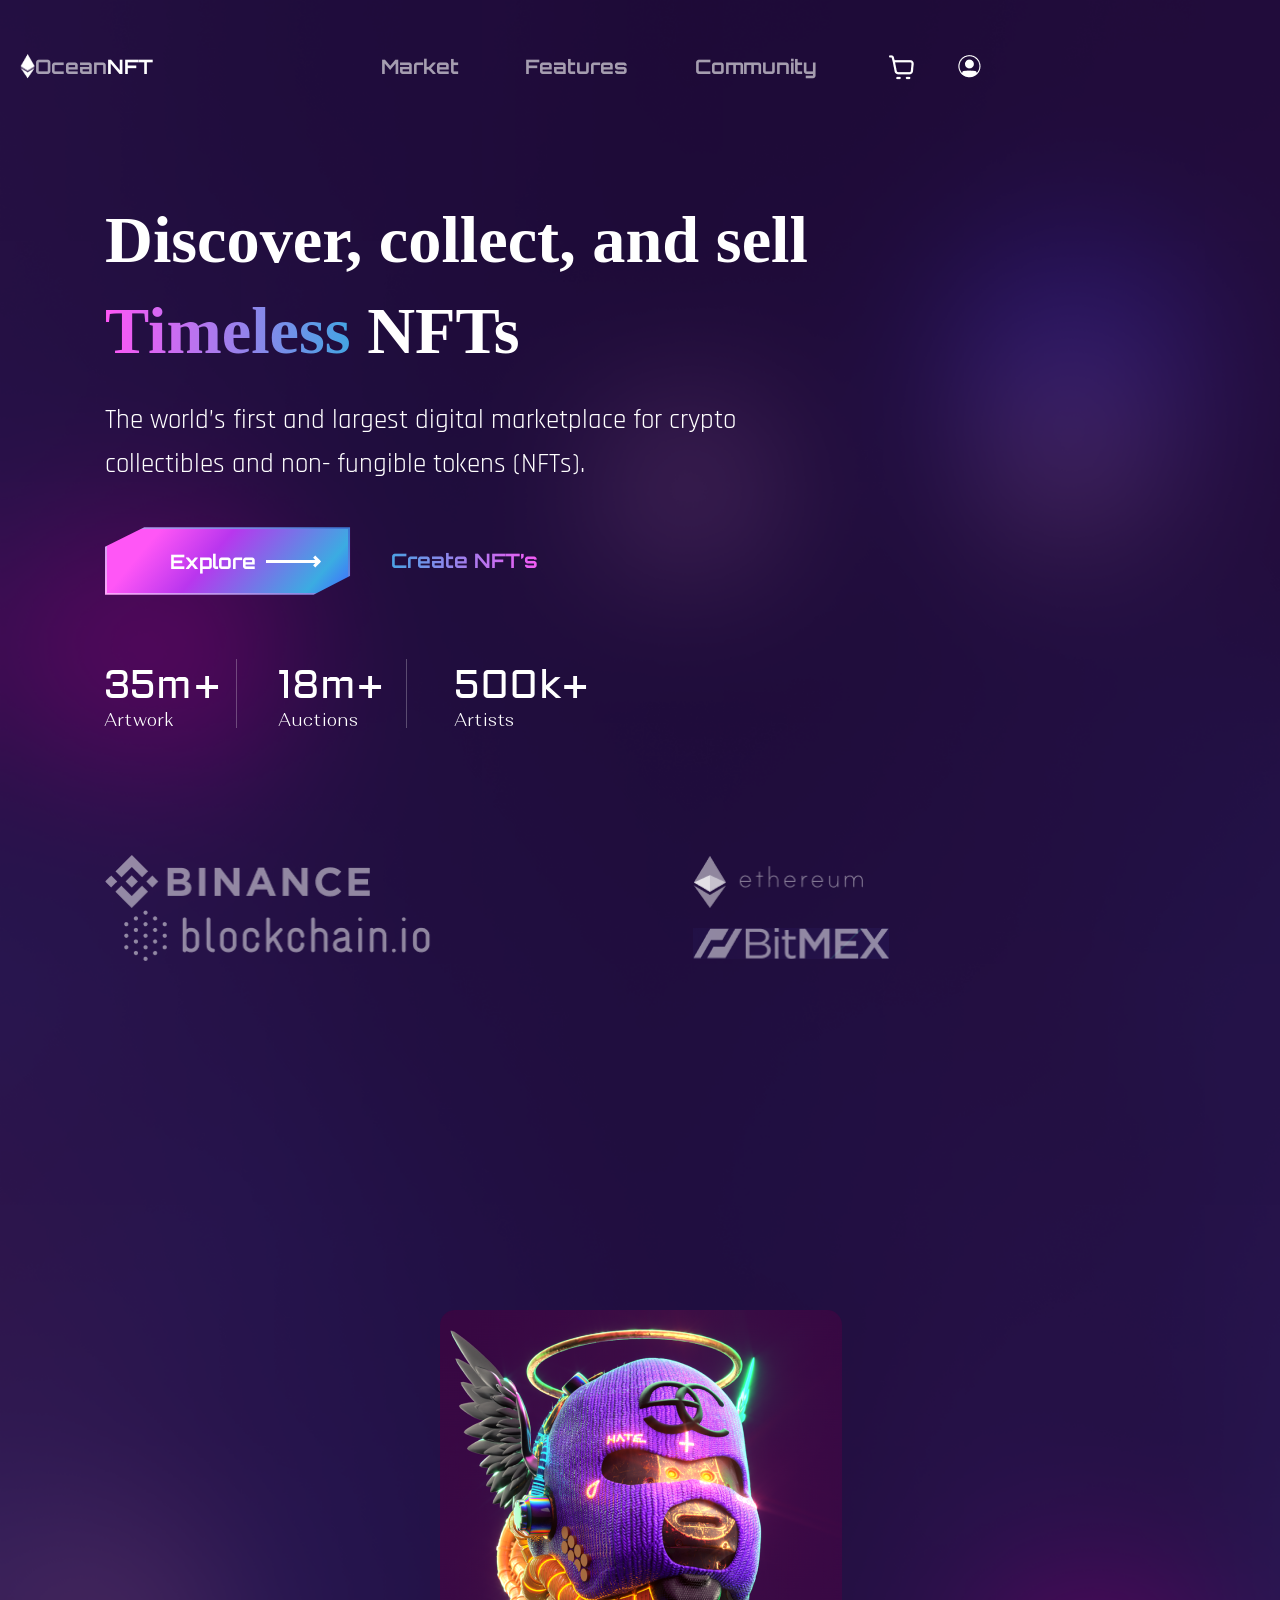
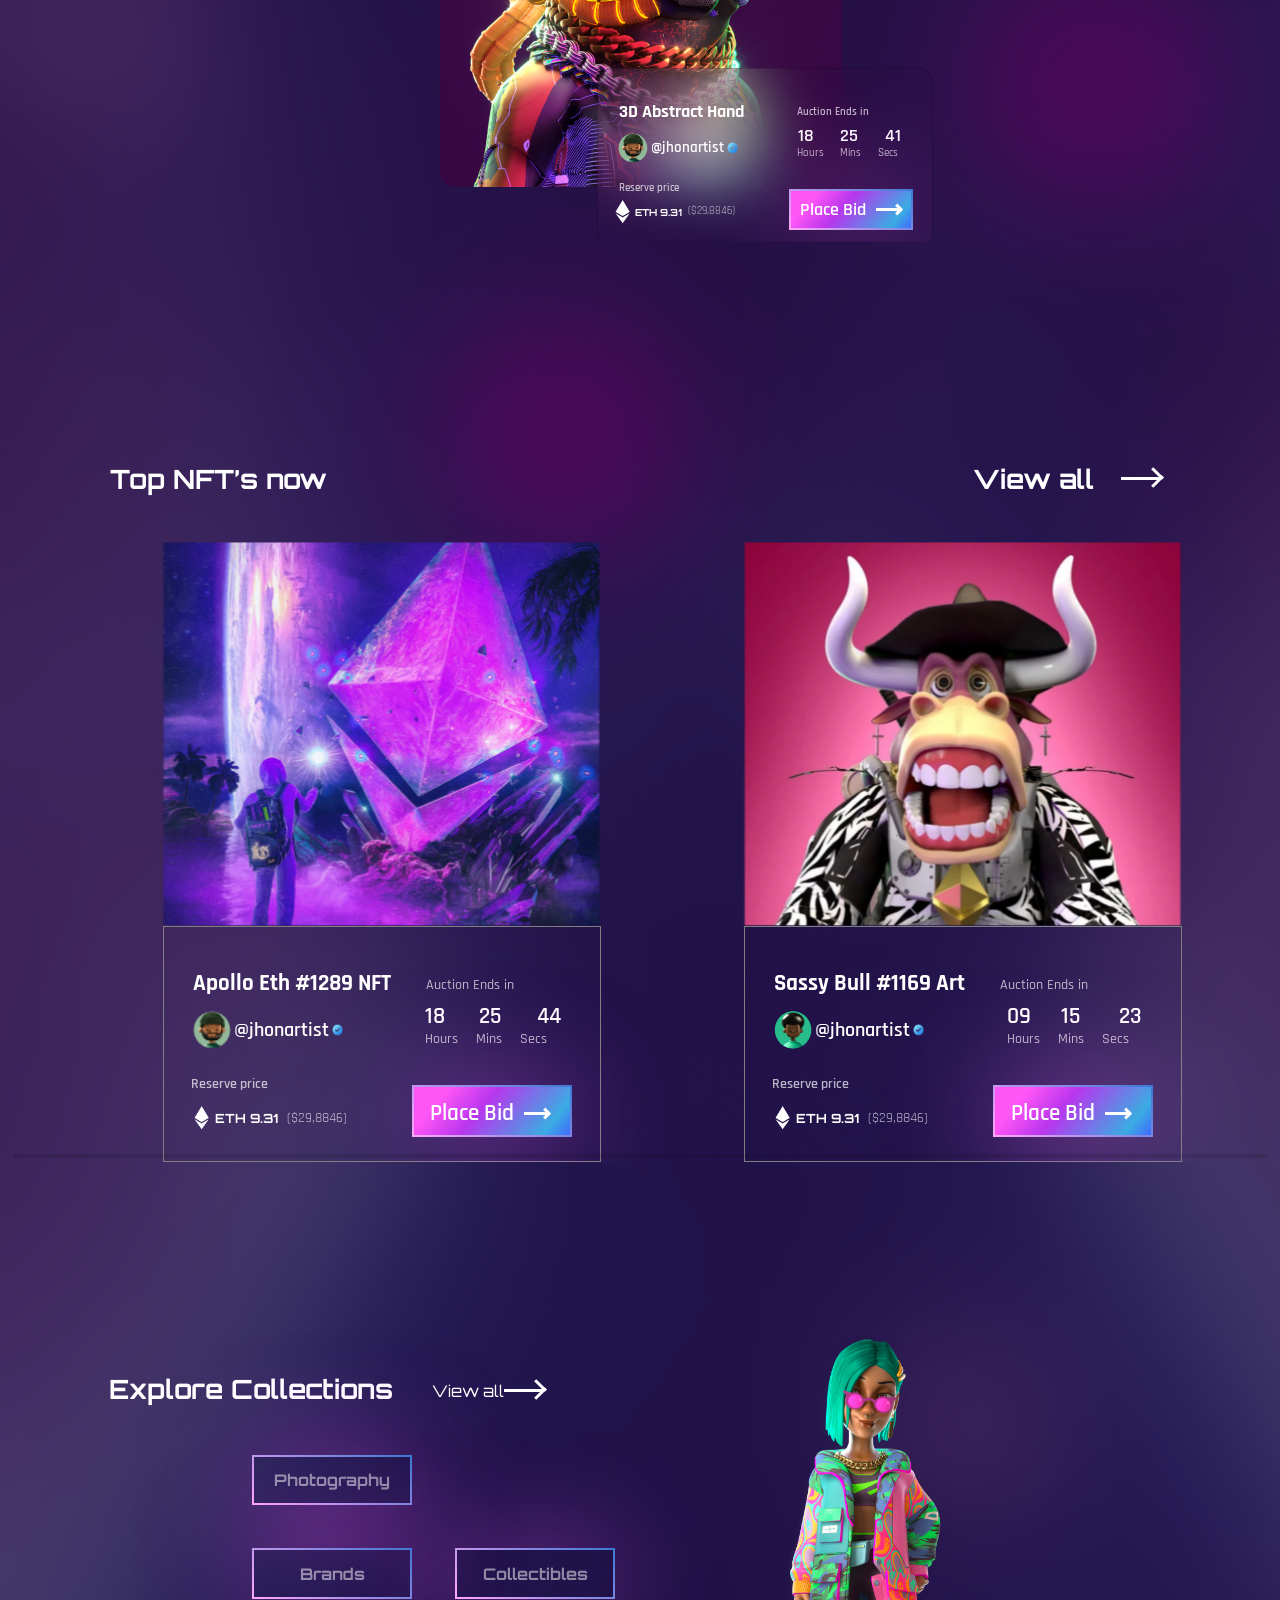
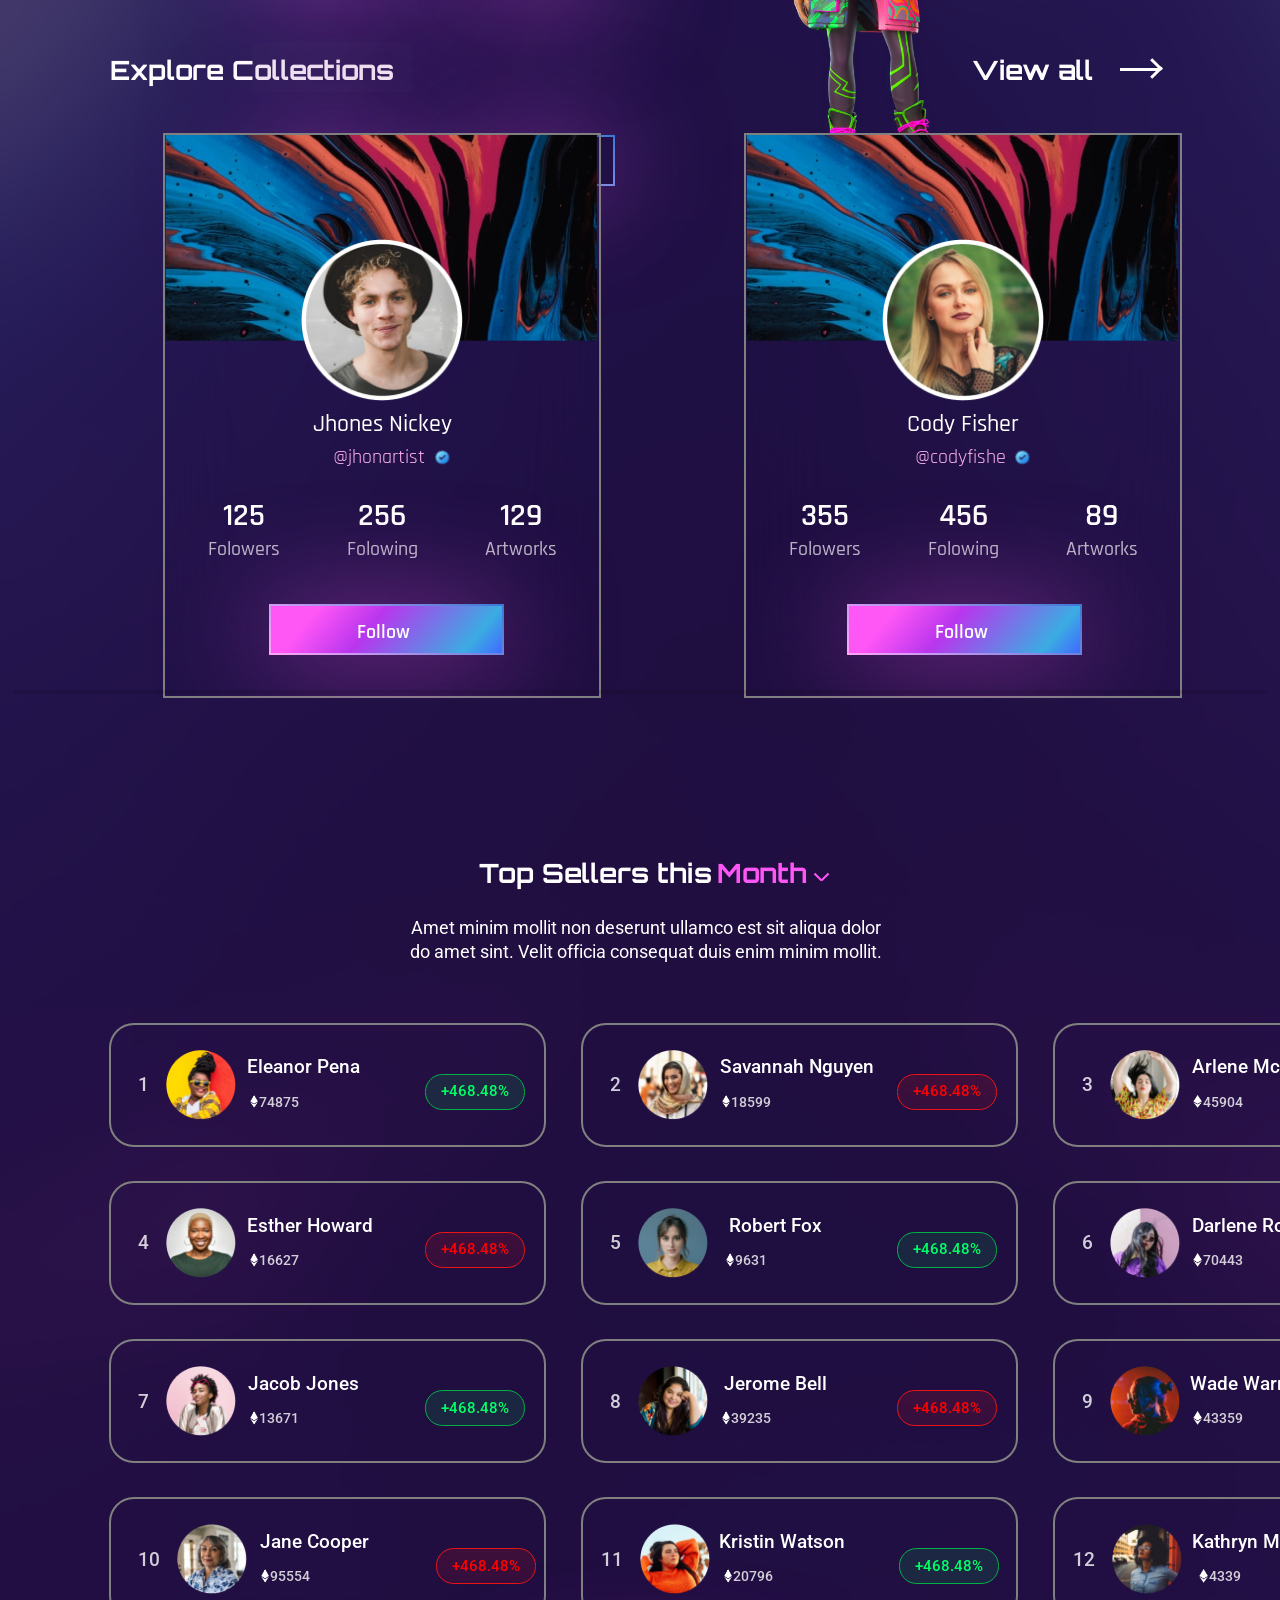
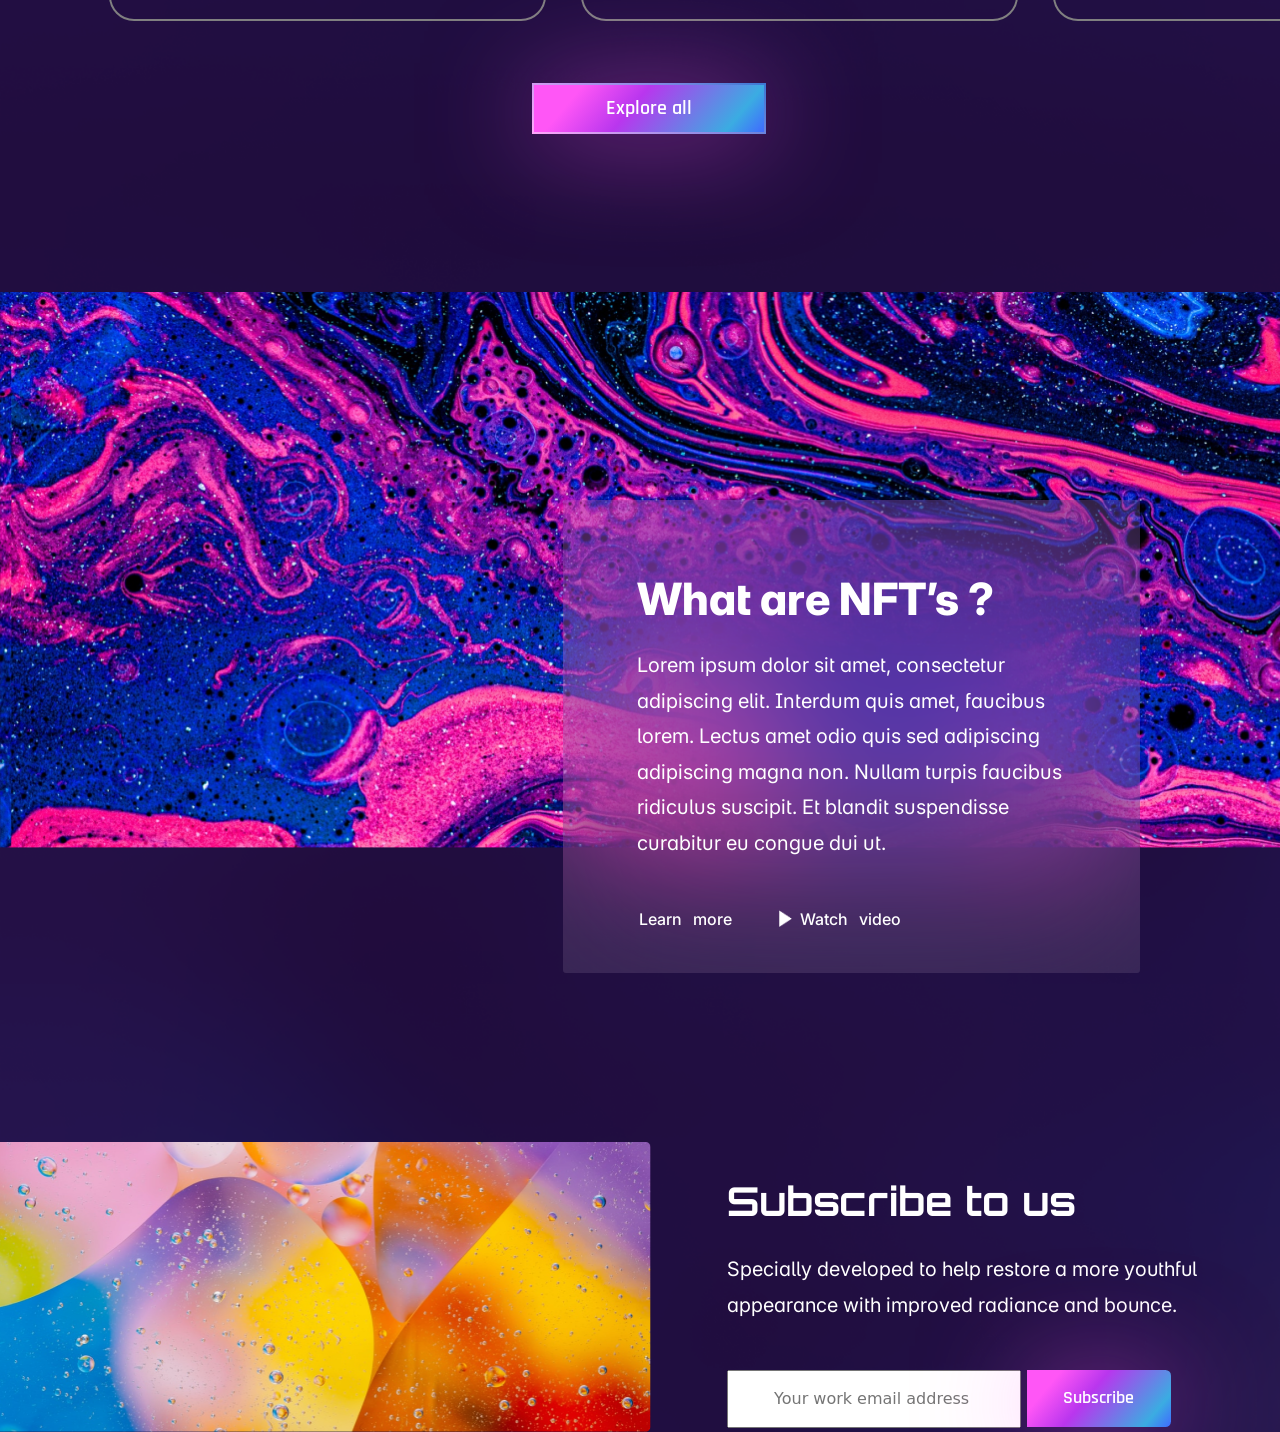
==== commit bab0683c: "18" ====
--- a/index.html
+++ b/index.html
@@ -12,7 +12,7 @@
     <link href="https://fonts.googleapis.com/css?family=Lato:100,100italic,300,300italic,regular,italic,700,700italic,900,900italic" rel="stylesheet" />
     <link rel="stylesheet" href="https://cdn.jsdelivr.net/npm/swiper@10/swiper-bundle.min.css"/>
     <link href="https://fonts.googleapis.com/css?family=Roboto:100,100italic,300,300italic,regular,italic,500,500italic,700,700italic,900,900italic" rel="stylesheet" />
-
+    <link href="https://fonts.googleapis.com/css?family=Inter:100,200,300,regular,500,600,700,800,900" rel="stylesheet" />
 
 
     <link rel="stylesheet" href="./style/main.css">
@@ -22,6 +22,8 @@
     <link rel="stylesheet" href="./style/Colection.css">
     <link rel="stylesheet" href="./style/Swiper2.css">
     <link rel="stylesheet" href="./style/Top.css">
+    <link rel="stylesheet" href="./style/AboutNFT.css">
+    <link rel="stylesheet" href="./style/Subscribe.css">
     <title>Ocean NFT</title>
 </head>
 <body>
@@ -443,7 +445,7 @@
                             <p>18599</p>
                         </div>
                     </div>
-                    <div class="status"><h2>+468.48%</h2></div>
+                    <div class="status minus"><h2>+468.48%</h2></div>
                 </div>
                 <div class="Top__item">
                     <p class="Top__pos">3</p>
@@ -467,7 +469,7 @@
                             <p>16627</p>
                         </div>
                     </div>
-                    <div class="status"><h2>+468.48%</h2></div>
+                    <div class="status minus"><h2>+468.48%</h2></div>
                 </div>
                 <div class="Top__item">
                     <p class="Top__pos">5</p>
@@ -515,7 +517,7 @@
                             <p>39235</p>
                         </div>
                     </div>
-                    <div class="status"><h2>+468.48%</h2></div>
+                    <div class="status minus"><h2>+468.48%</h2></div>
                 </div>
                 <div class="Top__item">
                     <p class="Top__pos">9</p>
@@ -527,10 +529,10 @@
                             <p>43359</p>
                         </div>
                     </div>
-                    <div class="status"><h2>+468.48%</h2></div>
-                </div>
-                <div class="Top__item">
-                    <p class="Top__pos">1</p>
+                    <div class="status minus"><h2>+468.48%</h2></div>
+                </div>
+                <div class="Top__item">
+                    <p class="Top__pos">10</p>
                     <div class="Top_logo"><img src="./img/Top/10.png" alt=""></div>
                     <div class="top__info">
                         <p class="top__name">Jane Cooper</p>
@@ -539,7 +541,7 @@
                             <p>95554</p>
                         </div>
                     </div>
-                    <div class="status"><h2>+468.48%</h2></div>
+                    <div class="status minus"><h2>+468.48%</h2></div>
                 </div>
                 <div class="Top__item">
                     <p class="Top__pos">11</p>
@@ -563,13 +565,39 @@
                             <p>4339</p>
                         </div>
                     </div>
-                    <div class="status"><h2>+468.48%</h2></div>
-                </div>
-            </div>
-            <div class="top_button__box"><button class="button__style">Explore all</button></div>
+                    <div class="status minus"><h2>+468.48%</h2></div>
+                </div>
+            </div>
+            <div class="top_button__box">
+                <button class="button__style">Explore all</button>
+                <button class="button__mobile">Explore<span></span></button>
+            </div>
         </section>
-
-
+        <section class="What__NFT">
+            <div class="About__NFT">
+                <h2>What are NFT’s ?</h2>
+                <p>Lorem ipsum dolor sit amet, consectetur adipiscing elit.
+                     Interdum quis amet, faucibus lorem. 
+                     Lectus amet odio quis sed adipiscing adipiscing
+                      magna non. Nullam turpis faucibus ridiculus suscipit.
+                       Et blandit suspendisse curabitur eu congue dui ut.</p>
+                <div class="About__control">
+                    <a href="">Learn more</a>
+                    <div><img src="./img/About/Path.png" alt=""><a href="">Watch video</a></div>
+                </div>
+            </div>
+        </section>
+        <section class="Subscribe">
+            <div class="Photo"><img src="./img/unsplash_pVoEPpLw818.png" alt=""></div>
+            <div class="Form">
+                <h2>Subscribe to us</h2>
+                <p>Specially developed to help restore a more youthful appearance with improved radiance and bounce.</p>
+                <div class="input__box">
+                    <input type="email" placeholder="Your work email address">
+                    <button class="button__style">Subscribe</button>
+                </div>
+            </div>
+        </section>
     </div>
     
     <script src="https://cdn.jsdelivr.net/npm/swiper@10/swiper-bundle.min.js"></script>
--- a/style/Swiper2.css
+++ b/style/Swiper2.css
@@ -1,6 +1,14 @@
-.Swiper__box2 .swiper__info__panel {
-  white-space: nowrap;
-  padding: 547px 119px 33px 110px;
+@media (min-width: 993px) {
+  .Swiper__box2 .swiper__info__panel {
+    white-space: nowrap;
+    padding: 250px 120px 47px 110px;
+  }
+}
+@media (max-width: 992px) {
+  .Swiper__box2 .swiper__info__panel {
+    white-space: nowrap;
+    padding: 545px 120px 34px 110px;
+  }
 }
 @media (max-width: 992px) {
   .Swiper__box2 .Button__mobile {
--- a/style/Top.css
+++ b/style/Top.css
@@ -1,3 +1,61 @@
+@media (min-width: 1000px) {
+  .Top__sellers .button__mobile {
+    display: none;
+  }
+}
+@media (max-width: 992px) {
+  .Top__sellers .button__style {
+    display: none;
+  }
+  .Top__sellers .button__mobile {
+    gap: 0px;
+    display: flex;
+    justify-content: center;
+    align-items: center;
+    margin: -28px 0px 0px -19px;
+    background: none;
+    width: 133.309px;
+    height: 34.212px;
+    -webkit-clip-path: polygon(16% 0, 80% 0%, 100% 0, 100% 72%, 85% 100%, 0 100%, 0% 80%, 0 29%);
+    clip-path: polygon(16% 0, 80% 0%, 100% 0, 100% 72%, 85% 100%, 0 100%, 0% 80%, 0 29%);
+    color: #FFF;
+    font-family: Orbitron;
+    font-size: 12px;
+    font-style: normal;
+    font-weight: 700;
+    line-height: normal;
+    -o-border-image: linear-gradient(to right, #FFA6FA, #3C79D4);
+       border-image: linear-gradient(to right, #FFA6FA, #3C79D4);
+    border-image-slice: 1;
+  }
+  .Top__sellers .button__mobile span {
+    margin-left: 16px;
+    position: relative;
+    width: 25px;
+    height: 1px;
+    background-color: #FFF;
+  }
+  .Top__sellers .button__mobile span::before {
+    position: absolute;
+    content: "";
+    width: 4px;
+    height: 1px;
+    top: -1px;
+    left: 23px;
+    background-color: #FFF;
+    transform: rotate(45deg);
+  }
+  .Top__sellers .button__mobile span::after {
+    position: absolute;
+    content: "";
+    width: 4px;
+    height: 1px;
+    top: 1px;
+    left: 23px;
+    background-color: #FFF;
+    transform: rotate(-45deg);
+  }
+}
 .Top__sellers button {
   width: 234.84px;
   height: 50.851px;
@@ -28,6 +86,9 @@
   justify-content: center;
 }
 @media (max-width: 992px) {
+  .Sellers__panel {
+    padding: 143px 0px 0px 61px;
+  }
   .Sellers__panel h2 {
     color: #FFF;
     font-family: Orbitron;
@@ -37,12 +98,62 @@
     line-height: normal;
   }
   .Sellers__panel h2 span {
+    position: relative;
     color: #FF56F6;
     font-family: Orbitron;
     font-size: 19.231px;
     font-style: normal;
     font-weight: 700;
     line-height: normal;
+  }
+  .Sellers__panel h2 span::before {
+    content: "";
+    position: absolute;
+    width: 6px;
+    height: 2px;
+    background-color: #FF56F6;
+    transform: rotate(45deg);
+    left: 107%;
+    top: 11px;
+  }
+  .Sellers__panel h2 span::after {
+    content: "";
+    position: absolute;
+    width: 6px;
+    height: 2px;
+    background-color: #FF56F6;
+    transform: rotate(-45deg);
+    left: 112%;
+    top: 11px;
+  }
+  .Sellers__panel p {
+    margin: 19px 0px 0px -38px;
+    width: 325px;
+    color: #FFF;
+    text-align: center;
+    font-family: Roboto;
+    font-size: 14px;
+    font-style: normal;
+    font-weight: 400;
+    line-height: 140.188%;
+  }
+}
+@media (min-width: 1000px) {
+  .Sellers__panel h2 {
+    padding: 158px 0px 0px 5px;
+    display: flex;
+    justify-content: center;
+    color: #FFF;
+    font-family: Orbitron;
+    font-size: 26.531px;
+    font-style: normal;
+    font-weight: 700;
+    line-height: normal;
+  }
+  .Sellers__panel h2 span {
+    padding-left: 5px;
+    position: relative;
+    color: #FF56F6;
   }
   .Sellers__panel h2 span::before {
     content: "";
@@ -65,55 +176,7 @@
     top: 20px;
   }
   .Sellers__panel p {
-    width: 325px;
-    color: #FFF;
-    text-align: center;
-    font-family: Roboto;
-    font-size: 14px;
-    font-style: normal;
-    font-weight: 400;
-    line-height: 140.188%;
-  }
-}
-@media (min-width: 1000px) {
-  .Sellers__panel h2 {
-    padding: 158px 0px 0px 5px;
-    display: flex;
-    justify-content: center;
-    color: #FFF;
-    font-family: Orbitron;
-    font-size: 26.531px;
-    font-style: normal;
-    font-weight: 700;
-    line-height: normal;
-  }
-  .Sellers__panel h2 span {
-    padding-left: 5px;
-    position: relative;
-    color: #FF56F6;
-  }
-  .Sellers__panel h2 span::before {
-    content: "";
-    position: absolute;
-    width: 10px;
-    height: 2px;
-    background-color: #FF56F6;
-    transform: rotate(45deg);
-    left: 107%;
-    top: 20px;
-  }
-  .Sellers__panel h2 span::after {
-    content: "";
-    position: absolute;
-    width: 10px;
-    height: 2px;
-    background-color: #FF56F6;
-    transform: rotate(-45deg);
-    left: 114%;
-    top: 20px;
-  }
-  .Sellers__panel p {
-    padding: 25px 0px 0px 13px;
+    padding: 27px 0px 0px 13px;
     width: 506.3px;
     color: #FFF;
     text-align: center;
@@ -133,7 +196,8 @@
     grid-template-columns: 1fr;
     grid-template-rows: repeat(4, 1fr);
     grid-column-gap: 0px;
-    grid-row-gap: 0px;
+    grid-row-gap: 25px;
+    padding: 26px 0px 0px 29px;
   }
   .Top__list :nth-child(5) {
     display: none;
@@ -184,6 +248,45 @@
     width: 316.798px;
     height: 89.747px;
   }
+  .Top__item:first-child .status {
+    margin: 9px 0px 0px 45px;
+  }
+  .Top__item:first-child .top__name {
+    margin: -1px 0px 0px 10px;
+  }
+  .Top__item:first-child .number__coins {
+    margin: -9px 0px 0px 10px;
+  }
+  .Top__item:nth-child(2) .status {
+    margin: 10px 0px 0px 16px;
+  }
+  .Top__item:nth-child(2) .top__name {
+    margin: -1px 0px 0px 10px;
+  }
+  .Top__item:nth-child(2) .number__coins {
+    margin: -9px 0px 0px 10px;
+  }
+  .Top__item:nth-child(3) .status {
+    margin: 10px 0px 0px 40px;
+  }
+  .Top__item:nth-child(3) .top__name {
+    margin: -1px 0px 0px 10px;
+  }
+  .Top__item:nth-child(3) .number__coins {
+    margin: -9px 0px 0px 10px;
+  }
+  .Top__item:nth-child(4) .status {
+    margin: 8px 0px 0px 37px;
+  }
+  .Top__item:nth-child(4) .top__name {
+    margin: -1px 0px 0px 10px;
+  }
+  .Top__item:nth-child(4) .number__coins {
+    margin: -9px 0px 0px 10px;
+  }
+  .Top__item:nth-child(4) .Top__pos {
+    margin: 0px 5px 0px -6px;
+  }
 }
 @media (min-width: 1000px) {
   .Top__item {
@@ -225,6 +328,7 @@
     font-style: normal;
     font-weight: 500;
     line-height: 31.975px;
+    padding: 0px 12px 0px 20px;
   }
 }
 @media (min-width: 1000px) {
@@ -279,6 +383,9 @@
   }
 }
 
+.top__name {
+  white-space: nowrap;
+}
 @media (max-width: 992px) {
   .top__name {
     color: #FFF;
@@ -343,6 +450,7 @@
     display: flex;
     align-items: center;
     justify-content: center;
+    margin: 0px 0px 0px 0px;
     width: 72.919px;
     height: 25.642px;
   }
@@ -377,4 +485,13 @@
     font-weight: 500;
     line-height: 47.139px;
   }
+}
+
+.minus {
+  border: #EB1414 solid 1px;
+  border-radius: 17.528px;
+  background: linear-gradient(180deg, rgba(235, 20, 20, 0.15) 0%, rgba(235, 20, 20, 0.1) 100%);
+}
+.minus h2 {
+  color: #F00;
 }/*# sourceMappingURL=Top.css.map */
--- a/style/AboutNFT.css
+++ b/style/AboutNFT.css
@@ -0,0 +1,145 @@
+.What__NFT {
+  margin: 158px 0px 0px 0px;
+  width: 100%;
+  position: relative;
+  background-image: url("../img/About/unsplash_KJhfznmFt-Q.png");
+  background-size: cover;
+}
+@media (min-width: 1000px) {
+  .What__NFT {
+    background-image: url("../img/About/unsplash_KJhfznmFt-Q.png");
+    background-size: cover;
+    height: 556.366px;
+  }
+}
+@media (max-width: 992px) {
+  .What__NFT {
+    height: 300px;
+  }
+}
+
+.About__NFT {
+  position: absolute;
+}
+@media (max-width: 992px) {
+  .About__NFT {
+    top: 75px;
+    right: 23px;
+    width: 335.397px;
+    height: 275px;
+    border-radius: 1.676px;
+    background: rgba(255, 255, 255, 0.1);
+    -webkit-backdrop-filter: blur(42.3140983582px);
+            backdrop-filter: blur(42.3140983582px);
+  }
+  .About__NFT h2 {
+    margin: 34px 0px 0px 42px;
+    color: #FFF;
+    font-feature-settings: "salt" on, "liga" off;
+    font-family: Inter;
+    font-size: 25.87px;
+    font-style: normal;
+    font-weight: 800;
+    line-height: 34.925px;
+  }
+  .About__NFT p {
+    margin: 11px 0px 0px 43px;
+    color: #FFF;
+    font-feature-settings: "salt" on, "liga" off;
+    font-family: Inter;
+    font-size: 11.642px;
+    font-style: normal;
+    font-weight: 400;
+    line-height: 20.696px;
+    width: 266.461px;
+  }
+}
+@media (min-width: 1000px) {
+  .About__NFT {
+    top: 208px;
+    right: 140px;
+    display: flex;
+    flex-direction: column;
+    width: 577.05px;
+    height: 473.137px;
+    border: 2px gray;
+    border-radius: 2.883px;
+    background: rgba(255, 255, 255, 0.1);
+    -webkit-backdrop-filter: blur(72.8012619019px);
+            backdrop-filter: blur(72.8012619019px);
+  }
+  .About__NFT h2 {
+    margin: 69px 0px 0px 74px;
+    color: #FFF;
+    font-feature-settings: "salt" on, "liga" off;
+    font-family: Inter;
+    font-size: 44.509px;
+    font-style: normal;
+    font-weight: 800;
+    line-height: 60.088px;
+  }
+  .About__NFT p {
+    margin: 19px 0px 0px 74px;
+    color: #FFF;
+    width: 458.446px;
+    font-feature-settings: "salt" on, "liga" off;
+    font-family: Inter;
+    font-size: 20.029px;
+    font-style: normal;
+    font-weight: 400;
+    line-height: 35.607px;
+  }
+}
+
+@media (max-width: 992px) {
+  .About__control {
+    margin: 22px 0px 0px 42px;
+    gap: 23px;
+    display: flex;
+  }
+  .About__control img {
+    width: 7.114px;
+    height: 10.348px;
+  }
+  .About__control a {
+    color: #FFF;
+    font-feature-settings: "salt" on, "liga" off;
+    font-family: Inter;
+    font-size: 11px;
+    font-style: normal;
+    font-weight: 500;
+    line-height: 24px;
+    text-decoration: none;
+  }
+  .About__control div {
+    display: flex;
+    gap: 6px;
+    align-items: center;
+  }
+}
+@media (min-width: 1000px) {
+  .About__control {
+    gap: 47.51px;
+    margin: 45px 0px 0px 76px;
+    display: flex;
+  }
+  .About__control img {
+    width: 12.24px;
+    height: 17.804px;
+  }
+  .About__control a {
+    word-spacing: 7px;
+    font-family: Inter;
+    font-size: 16px;
+    font-style: normal;
+    font-weight: 500;
+    line-height: 24px;
+    text-decoration: none;
+    color: #FFF;
+  }
+  .About__control div {
+    align-items: center;
+    display: flex;
+    gap: 8px;
+  }
+}/*# sourceMappingURL=AboutNFT.css.map */
--- a/style/Subscribe.css
+++ b/style/Subscribe.css
@@ -0,0 +1,177 @@
+.Subscribe {
+  display: flex;
+  justify-content: center;
+}
+@media (max-width: 992px) {
+  .Subscribe {
+    flex-direction: column-reverse;
+  }
+}
+@media (min-width: 1000px) {
+  .Subscribe {
+    margin: 294px 0px 0px -110px;
+    gap: 76.28px;
+  }
+}
+
+@media (max-width: 992px) {
+  .Photo {
+    margin: 108px 0px 0px 0px;
+    display: flex;
+    justify-content: center;
+  }
+  .Photo img {
+    width: 326px;
+    height: 380px;
+    -o-object-fit: cover;
+       object-fit: cover;
+    border-radius: 4.422px;
+  }
+}
+@media (min-width: 1000px) {
+  .Photo {
+    width: 698.65px;
+    height: 289.63px;
+  }
+}
+
+@media (max-width: 992px) {
+  .Form {
+    margin: 158px 0px 0px 26px;
+  }
+  .Form h2 {
+    margin: 0px 0px 0px 0px;
+    color: #FFF;
+    font-feature-settings: "salt" on, "liga" off;
+    font-family: Orbitron;
+    font-size: 26.27px;
+    font-style: normal;
+    font-weight: 700;
+    line-height: normal;
+  }
+  .Form p {
+    margin: 18px 0px 0px 0px;
+    width: 324px;
+    color: #FFF;
+    font-feature-settings: "salt" on, "liga" off;
+    font-family: Inter;
+    font-size: 13.135px;
+    font-style: normal;
+    font-weight: 400;
+    line-height: 23.351px;
+  }
+}
+@media (min-width: 1000px) {
+  .Form {
+    border-radius: 15px;
+  }
+  .Form h2 {
+    margin: 34px 0px 0px 0px;
+    color: #FFF;
+    font-feature-settings: "salt" on, "liga" off;
+    font-family: Orbitron;
+    font-size: 39.797px;
+    font-style: normal;
+    font-weight: 700;
+    line-height: normal;
+  }
+  .Form p {
+    margin: 26px 0px 0px 0px;
+    width: 490.824px;
+    color: #FFF;
+    font-feature-settings: "salt" on, "liga" off;
+    font-family: Inter;
+    font-size: 19.898px;
+    font-style: normal;
+    font-weight: 400;
+    line-height: 35.375px;
+  }
+}
+
+@media (max-width: 992px) {
+  .input__box {
+    gap: 6px;
+    margin: 34px 0px 0px 0px;
+    display: flex;
+  }
+  .input__box .button__style {
+    color: var(--default-white, #FFF);
+    font-feature-settings: "salt" on, "clig" off, "liga" off;
+    font-family: Inter;
+    font-size: 10.216px;
+    font-style: normal;
+    font-weight: 500;
+    line-height: 14.595px;
+    display: flex;
+    justify-content: center;
+    align-items: center;
+    border: none;
+    width: 94.865px;
+    height: 32.108px;
+    border-radius: 0px 3.649px 3.649px 0px;
+  }
+  .input__box input {
+    width: 180.973px;
+    height: 35.027px;
+    padding: 10.216px 11.676px;
+  }
+  .input__box input::-moz-placeholder {
+    color: var(--default-white, #FFF);
+    font-feature-settings: "salt" on, "clig" off, "liga" off;
+    font-family: Inter;
+    font-size: 10.216px;
+    font-style: normal;
+    font-weight: 500;
+    line-height: 14.595px;
+  }
+  .input__box input::placeholder {
+    color: var(--default-white, #FFF);
+    font-feature-settings: "salt" on, "clig" off, "liga" off;
+    font-family: Inter;
+    font-size: 10.216px;
+    font-style: normal;
+    font-weight: 500;
+    line-height: 14.595px;
+  }
+}
+@media (min-width: 1000px) {
+  .input__box {
+    margin: 47px 0px 0px 0px;
+    gap: 6px;
+    display: flex;
+  }
+  .input__box .button__style {
+    display: flex;
+    justify-content: center;
+    align-items: center;
+    border: none;
+    width: 143.71px;
+    height: 56.64px;
+    border-radius: 0px 5.527px 5.527px 0px;
+  }
+  .input__box input {
+    padding: 15px 45px 15px 45px;
+  }
+  .input__box::-moz-placeholder {
+    display: flex;
+    color: var(--text-gray-800, #474A57);
+    font-feature-settings: "salt" on, "liga" off;
+    font-family: Inter;
+    font-size: 15.476px;
+    font-style: normal;
+    font-weight: 400;
+    line-height: 26.531px;
+    text-align: center;
+  }
+  .input__box::placeholder {
+    display: flex;
+    color: var(--text-gray-800, #474A57);
+    font-feature-settings: "salt" on, "liga" off;
+    font-family: Inter;
+    font-size: 15.476px;
+    font-style: normal;
+    font-weight: 400;
+    line-height: 26.531px;
+    text-align: center;
+  }
+}/*# sourceMappingURL=Subscribe.css.map */
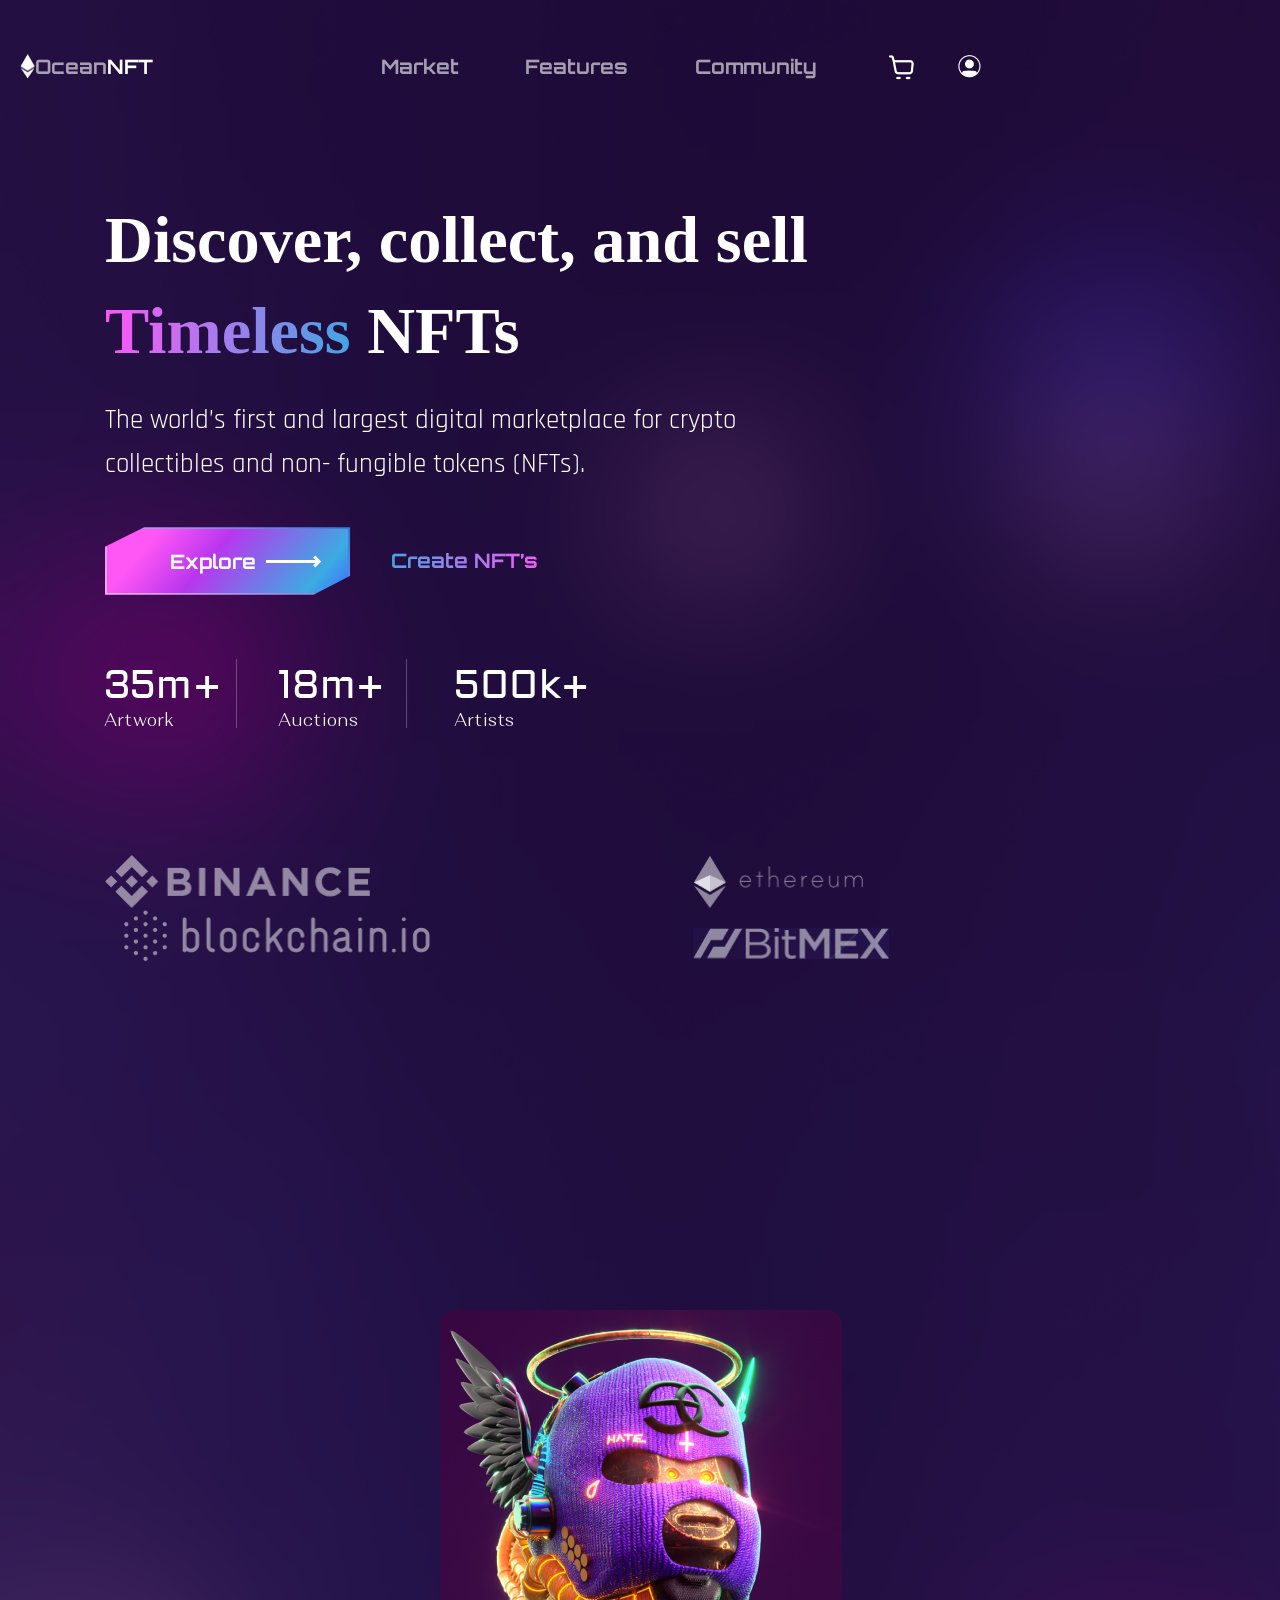
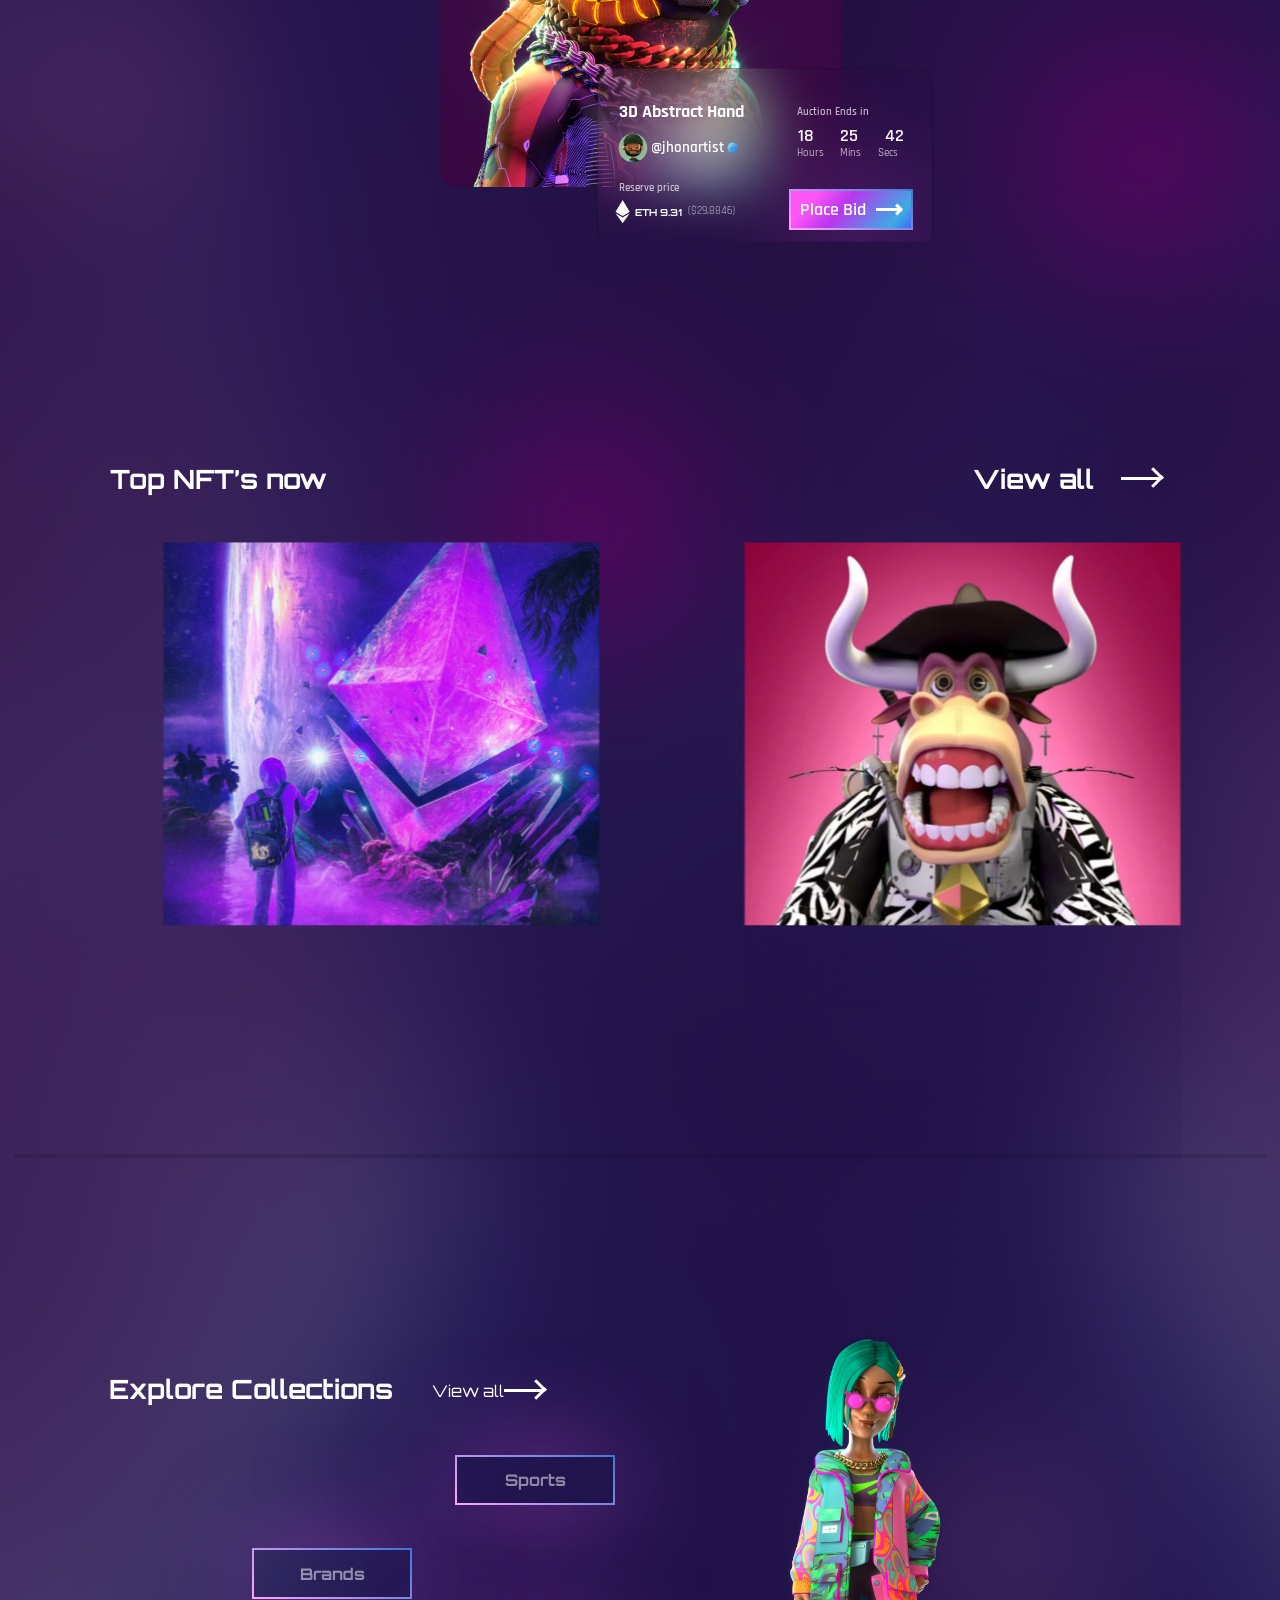
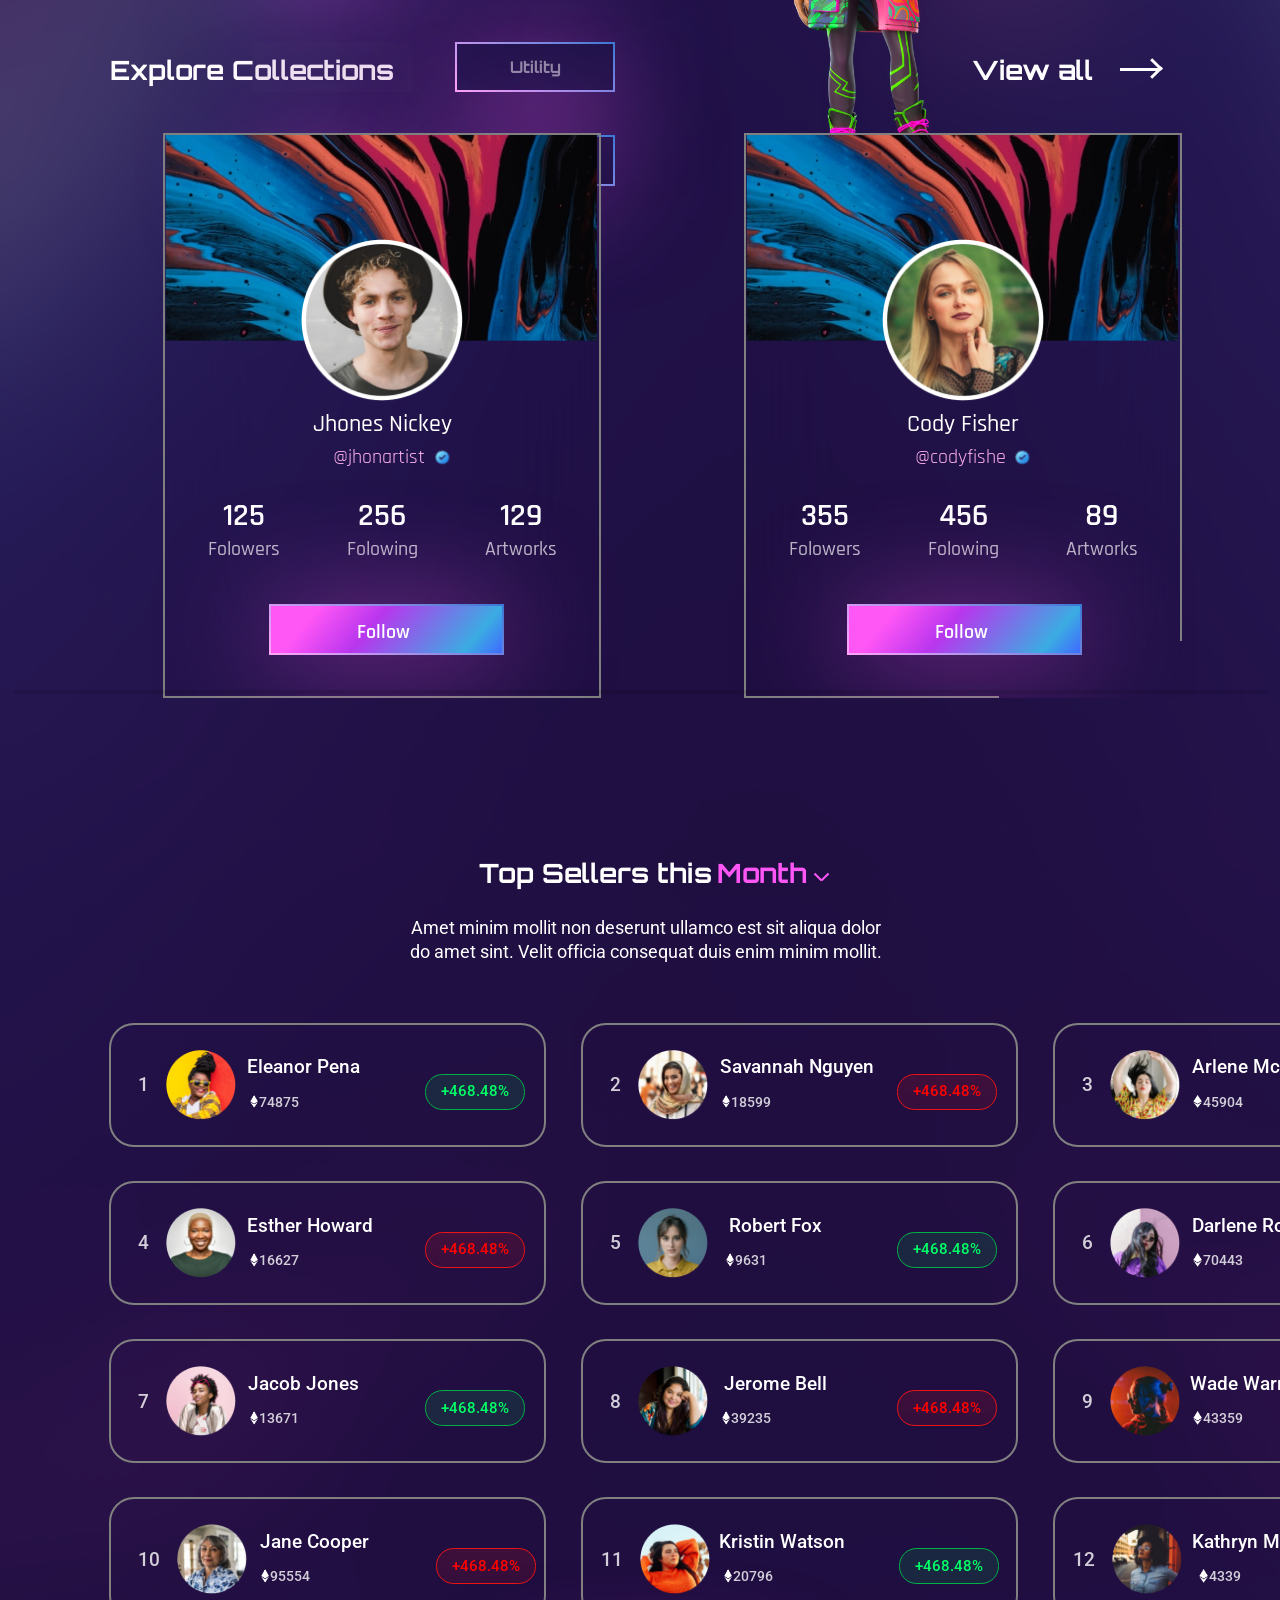
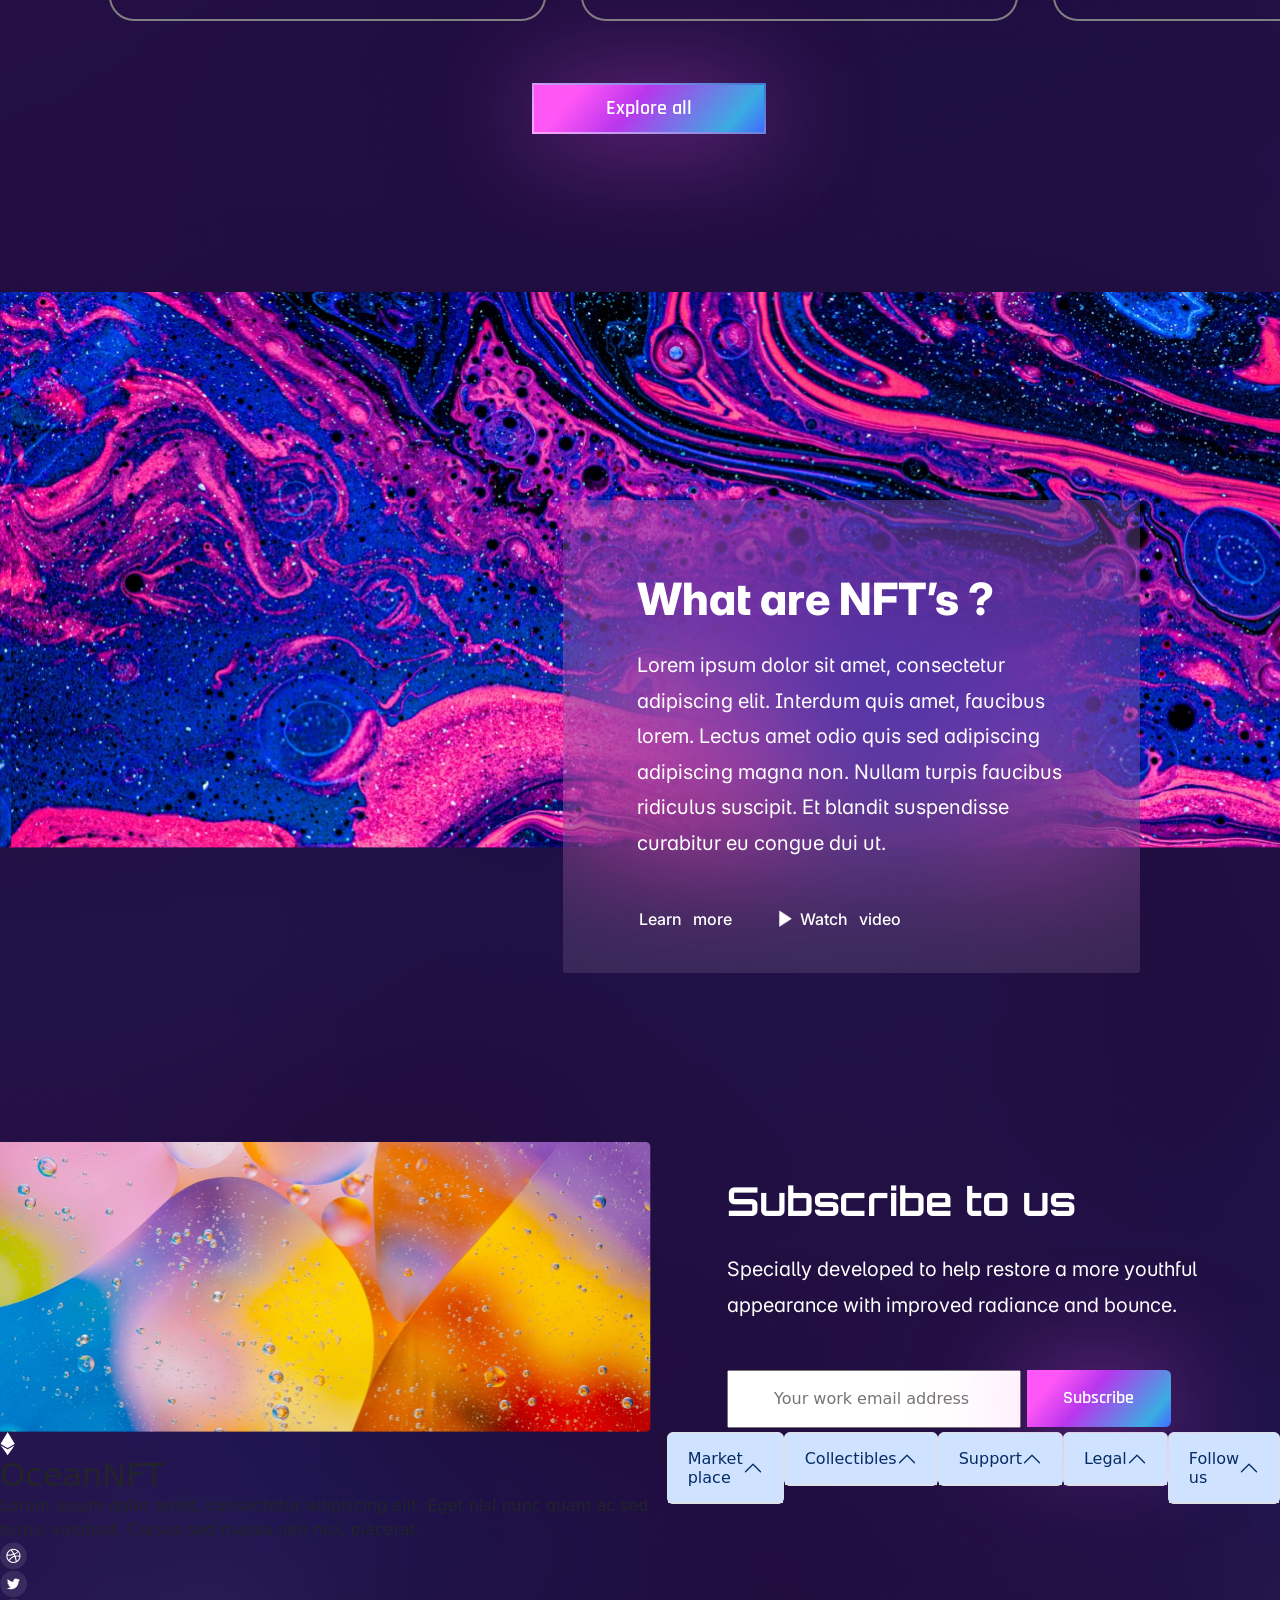
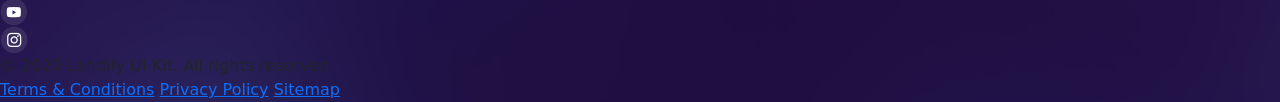
==== commit 85ca4826: "18" ====
--- a/index.html
+++ b/index.html
@@ -24,6 +24,7 @@
     <link rel="stylesheet" href="./style/Top.css">
     <link rel="stylesheet" href="./style/AboutNFT.css">
     <link rel="stylesheet" href="./style/Subscribe.css">
+    <link rel="stylesheet" href="./style/footer.css">
     <title>Ocean NFT</title>
 </head>
 <body>
@@ -598,6 +599,134 @@
                 </div>
             </div>
         </section>
+        <footer>
+            <div class="up__footer__box">
+                <div class="Ocean__NFT__footer">
+                    <div class="logo__footer">
+                        <img src="./img/header/Ethereum-icon-purple_2 1.png" alt="">
+                        <h2>OceanNFT </h2>
+                    </div>
+                    <div>Lorem ipsum dolor amet, consectetur adipiscing elit.
+                         Eget nisl nunc quam ac sed turpis volutpat.
+                         Cursus sed massa non nisi, placerat.
+                    </div>
+                    <div class="soc_media">
+                        <a href=""><img src="./img/footer/1.png"></a>
+                        <a href=""><img src="./img/footer/2.png"></a>
+                        <a href=""><img src="./img/footer/3.png"></a>
+                        <a href=""><img src="./img/footer/4.png"></a>
+                    </div>
+                </div>
+                <div class="accordion" id="accordionExample">
+                    <div class="accordion-item">
+                        <h2 class="accordion-header">
+                            <button class="accordion-button" type="button" data-bs-toggle="collapse" data-bs-target="#collapseOne" aria-expanded="true" aria-controls="collapseOne">
+                                Market place
+                            </button>
+                        </h2>
+                        <div id="collapseOne" class="accordion-collapse collapse" data-bs-parent="#accordionExample">
+                            <div class="accordion-body">
+                                <a href="">Overview</a>
+                                <a href="" class="new__item">Features</a>
+                                <a href="">Tutorials</a>
+                                <a href="">Pricing</a>
+                                <a href="">Releases</a>
+                            </div>
+                        </div>
+                    </div>
+                </div>
+                
+                <!-- Next accordion section -->
+                <div class="accordion" id="accordionExample2">
+                    <div class="accordion-item">
+                        <h2 class="accordion-header">
+                            <button class="accordion-button" type="button" data-bs-toggle="collapse" data-bs-target="#collapseTwo" aria-expanded="true" aria-controls="collapseTwo">
+                                Collectibles
+                            </button>
+                        </h2>
+                        <div id="collapseTwo" class="accordion-collapse collapse" data-bs-parent="#accordionExample2">
+                            <div class="accordion-body">
+                                <a href="">About</a>
+                                <a href="">Press</a>
+                                <a href="">Careers</a>
+                                <a href="">Contact</a>
+                                <a href="">Partners</a>
+                            </div>
+                        </div>
+                    </div>
+                </div>
+                <!-- Next accordion section -->
+                <div class="accordion" id="accordionExample3">
+                    <div class="accordion-item">
+                        <h2 class="accordion-header">
+                            <button class="accordion-button" type="button" data-bs-toggle="collapse" data-bs-target="#collapseThree" aria-expanded="true" aria-controls="collapseThree">
+                                Support
+                            </button>
+                        </h2>
+                        <div id="collapseThree" class="accordion-collapse collapse" data-bs-parent="#accordionExample3">
+                            <div class="accordion-body">
+                                <a href="">Help Center</a>
+                                <a href="">Safety Center</a>
+                                <a href="">Legal</a>
+                                <a href="">Privacy policy</a>
+                                <a href="">Status</a>
+                            </div>
+                        </div>
+                    </div>
+                </div>
+    
+                <!-- Next accordion section -->
+                <div class="accordion" id="accordionExample4">
+                    <div class="accordion-item">
+                        <h2 class="accordion-header">
+                            <button class="accordion-button" type="button" data-bs-toggle="collapse" data-bs-target="#collapseFour" aria-expanded="true" aria-controls="collapseFour">
+                                Legal
+                            </button>
+                        </h2>
+                        <div id="collapseFour" class="accordion-collapse collapse" data-bs-parent="#accordionExample4">
+                            <div class="accordion-body">
+                                <a href="">Cookies Policy</a>
+                                <a href="">Privacy Policy</a>
+                                <a href="">Terms of Service</a>
+                                <a href="">Law Enforcement</a>
+                                <a href="">Status</a>
+                            </div>
+                        </div>
+                    </div>
+                </div>
+    
+                <!-- Next accordion section -->
+                <div class="accordion" id="accordionExample5">
+                    <div class="accordion-item">
+                        <h2 class="accordion-header">
+                            <button class="accordion-button" type="button" data-bs-toggle="collapse" data-bs-target="#collapseFive" aria-expanded="true" aria-controls="collapseFive">
+                                Follow us
+                            </button>
+                        </h2>
+                        <div id="collapseFive" class="accordion-collapse collapse" data-bs-parent="#accordionExample5">
+                            <div class="accordion-body">
+                                <a href="">Facebook</a>
+                                <a href="">Twitter</a>
+                                <a href="">Dribbble</a>
+                                <a href="">Instagram</a>
+                                <a href="">LinkedIn</a>
+                            </div>
+                        </div>
+                    </div>
+                </div>
+            </div>
+
+            <div class="endLine">
+                <div><p>© 2020 Landify UI Kit. All rights reserved</p></div>
+                <div>
+                    <a href="">Terms & Conditions</a>
+                    <a href="">Privacy Policy</a>
+                    <a href="">Sitemap</a>
+                </div>
+            </div>
+            
+
+        </footer>
     </div>
     
     <script src="https://cdn.jsdelivr.net/npm/swiper@10/swiper-bundle.min.js"></script>
--- a/style/footer.css
+++ b/style/footer.css
@@ -0,0 +1,4 @@
+.up__footer__box {
+  display: flex;
+  flex-direction: row;
+}/*# sourceMappingURL=footer.css.map */
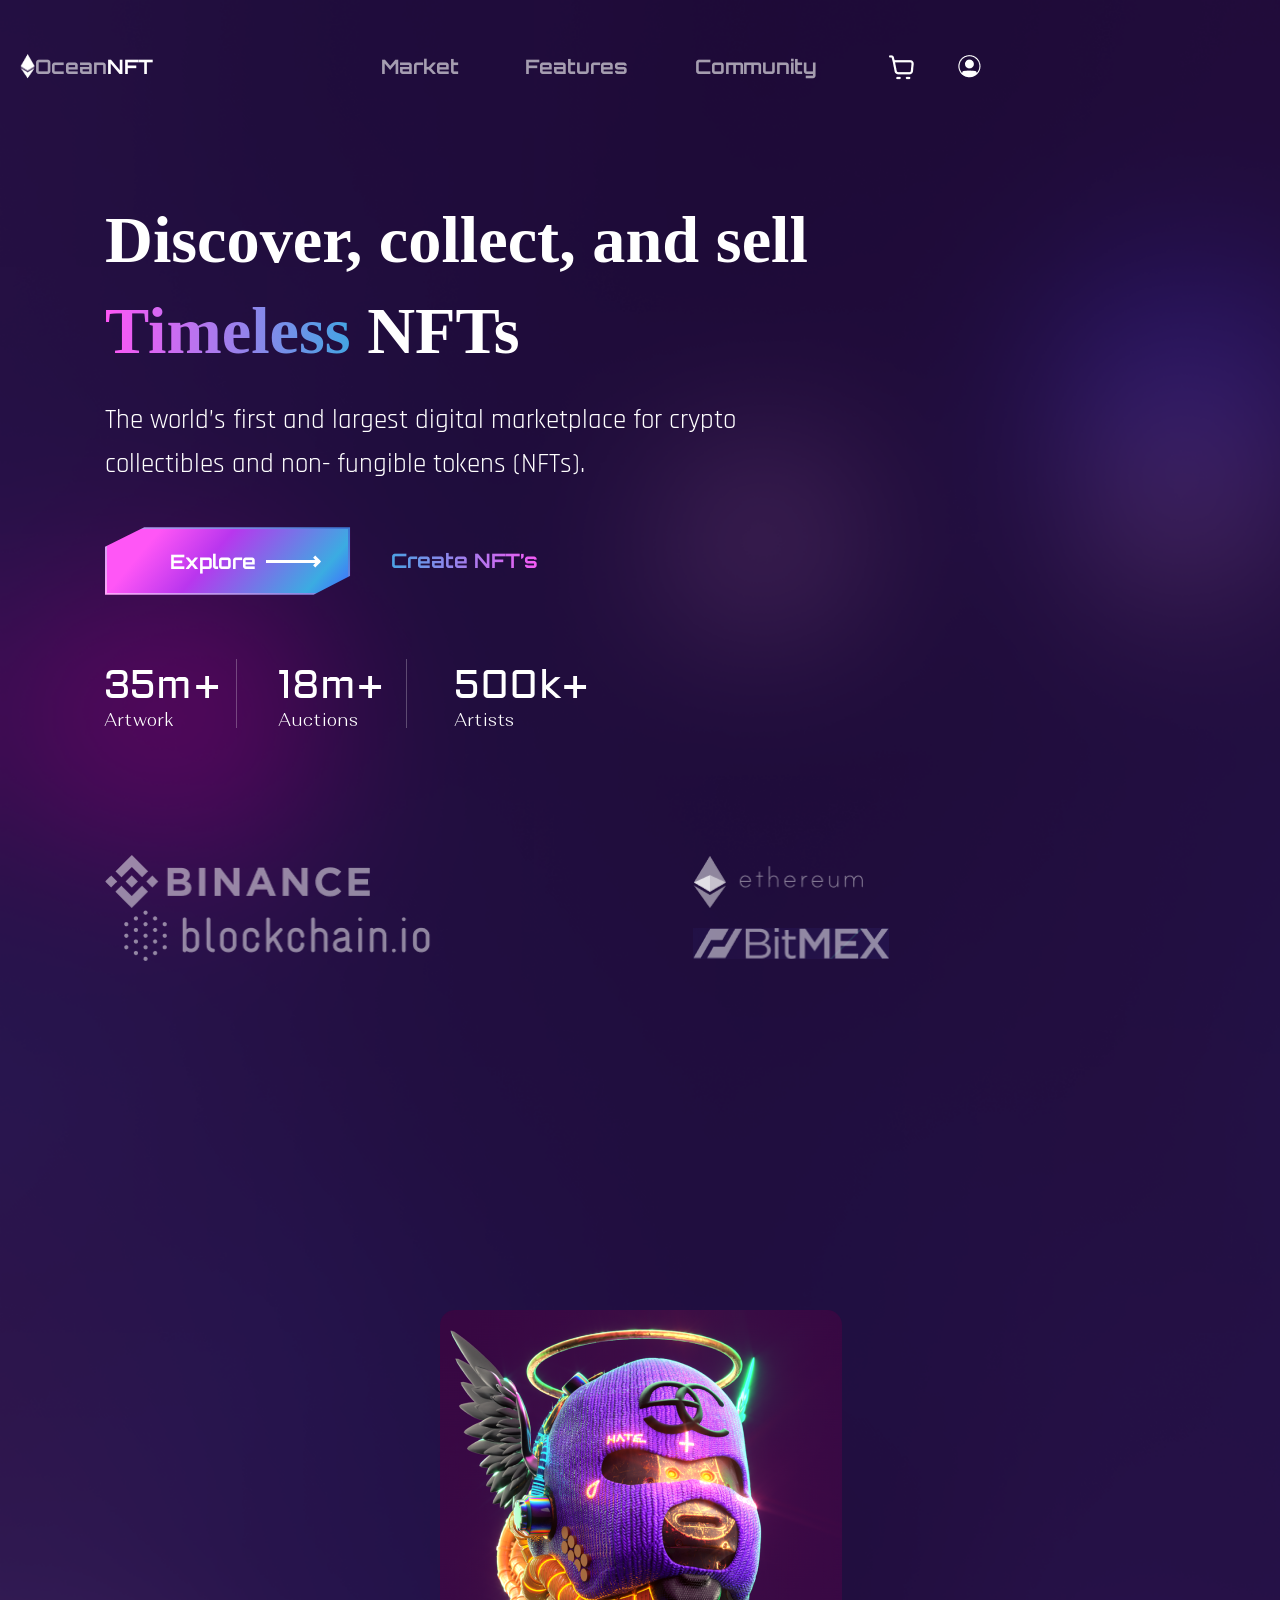
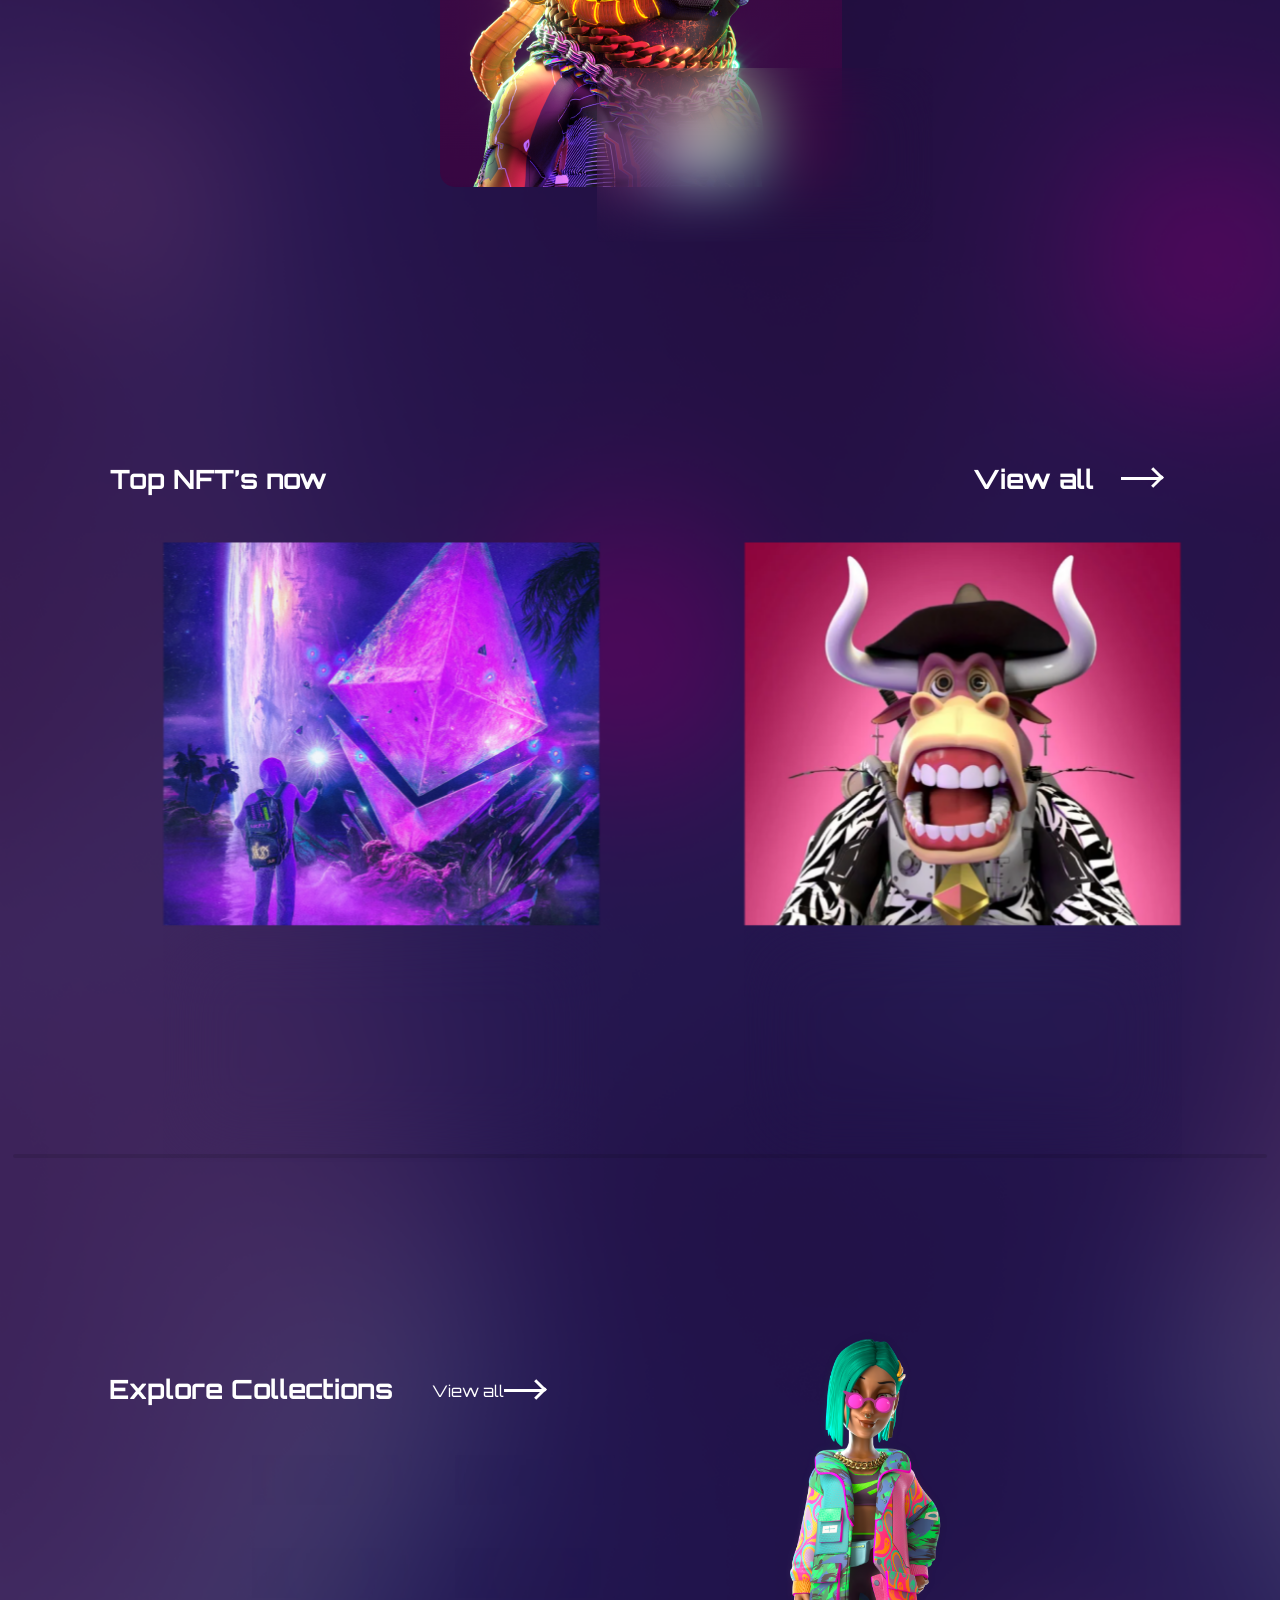
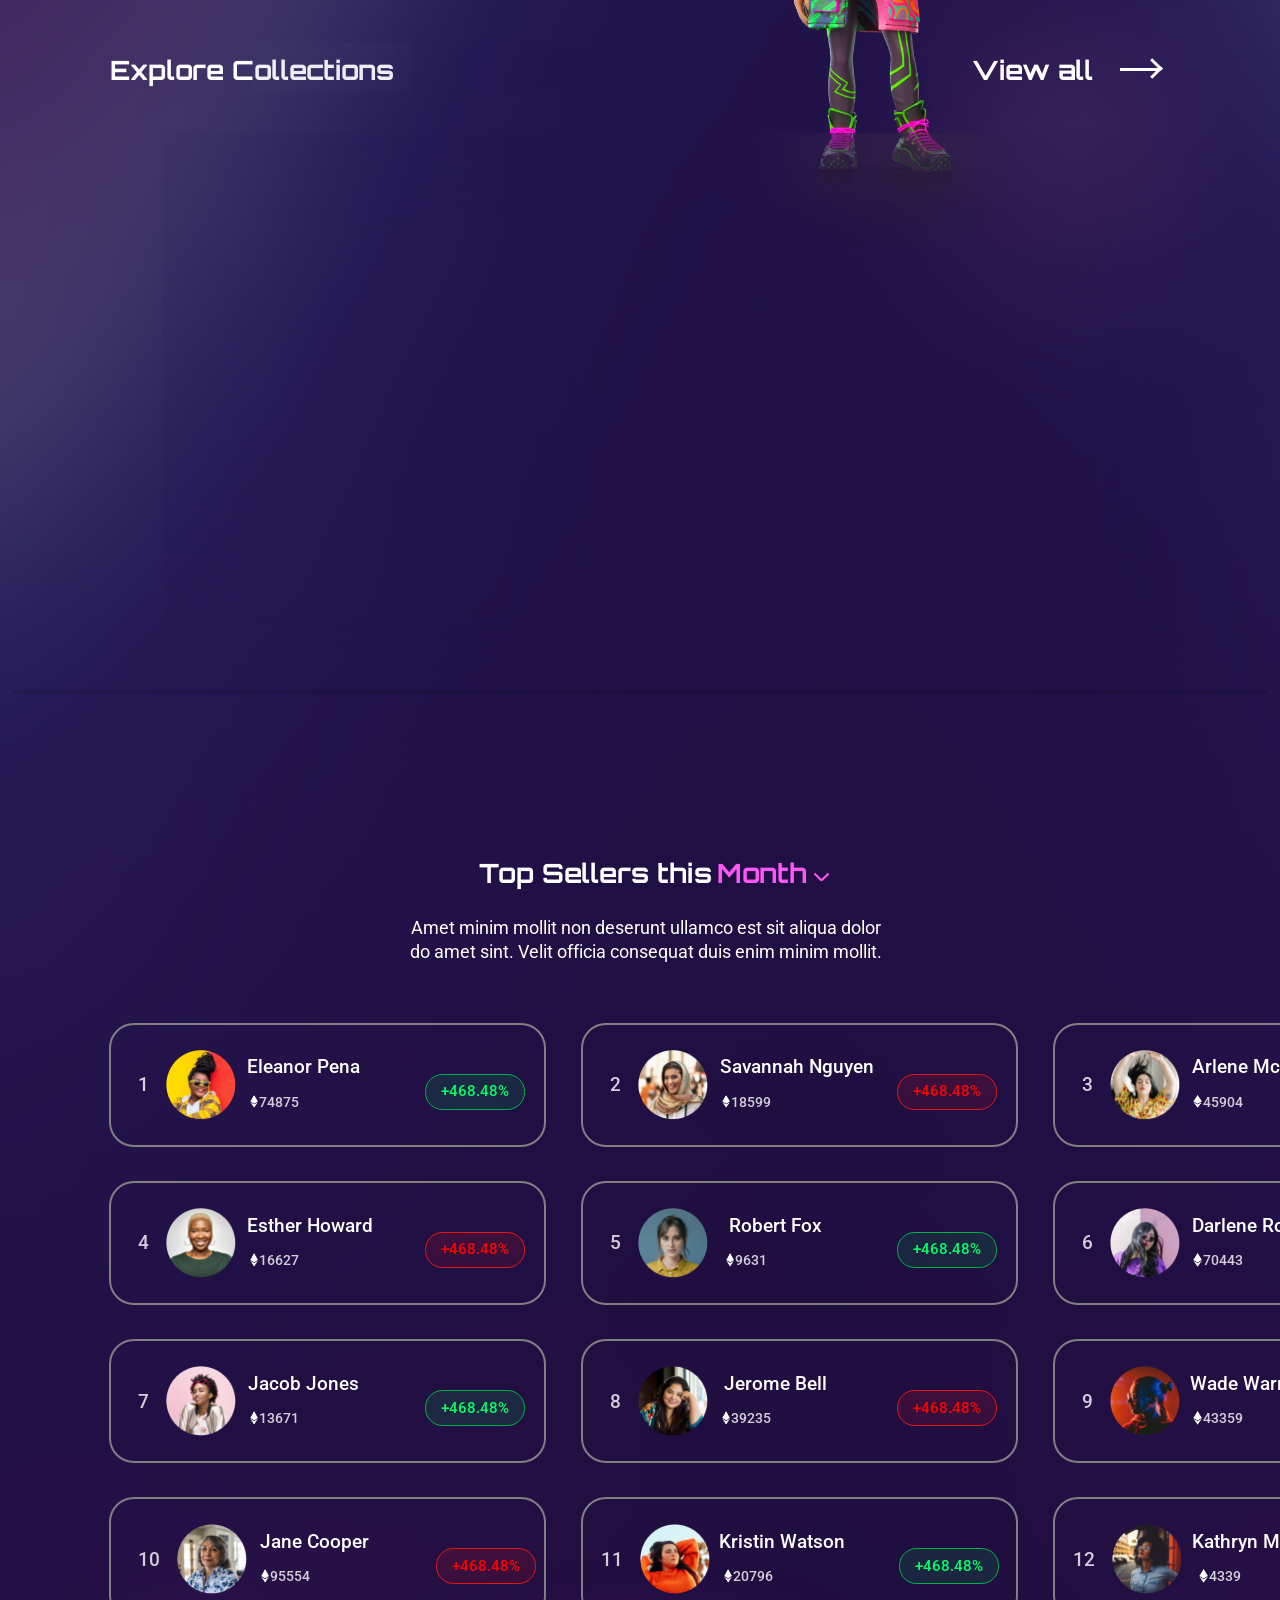
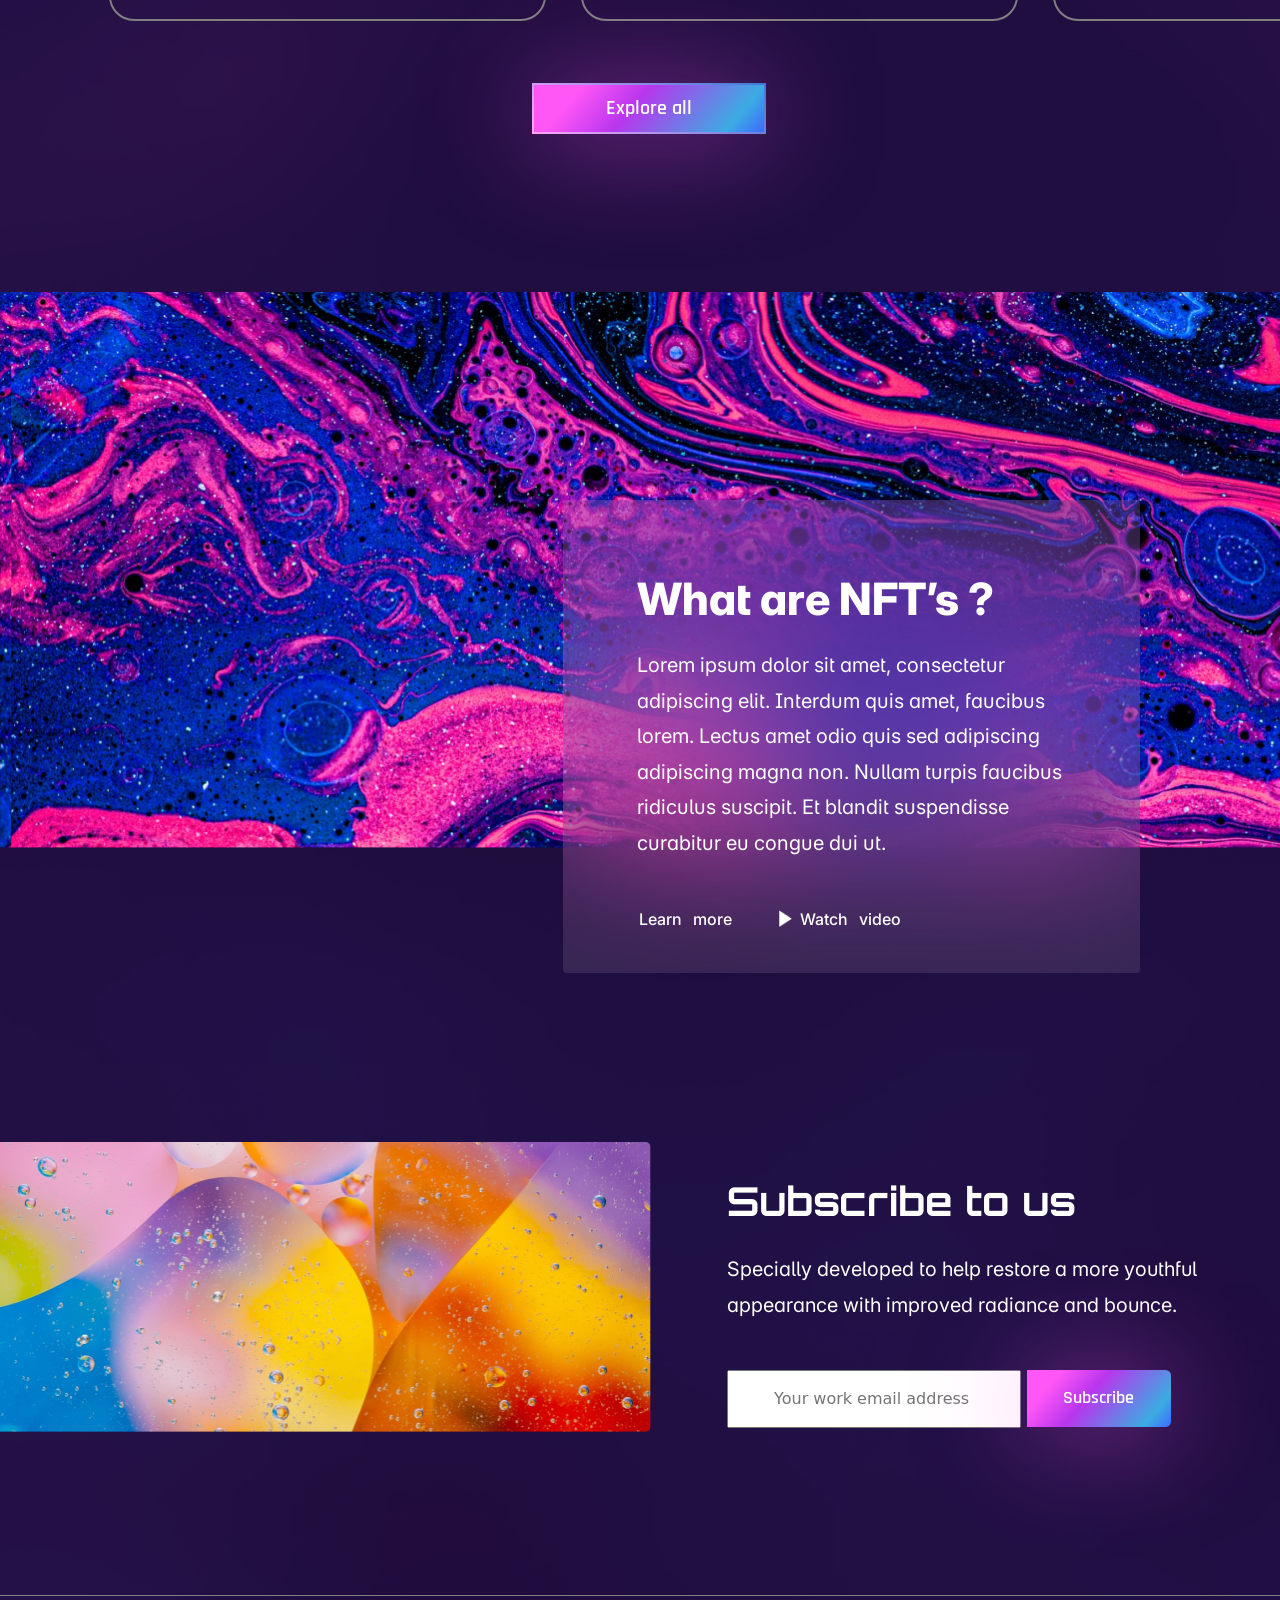
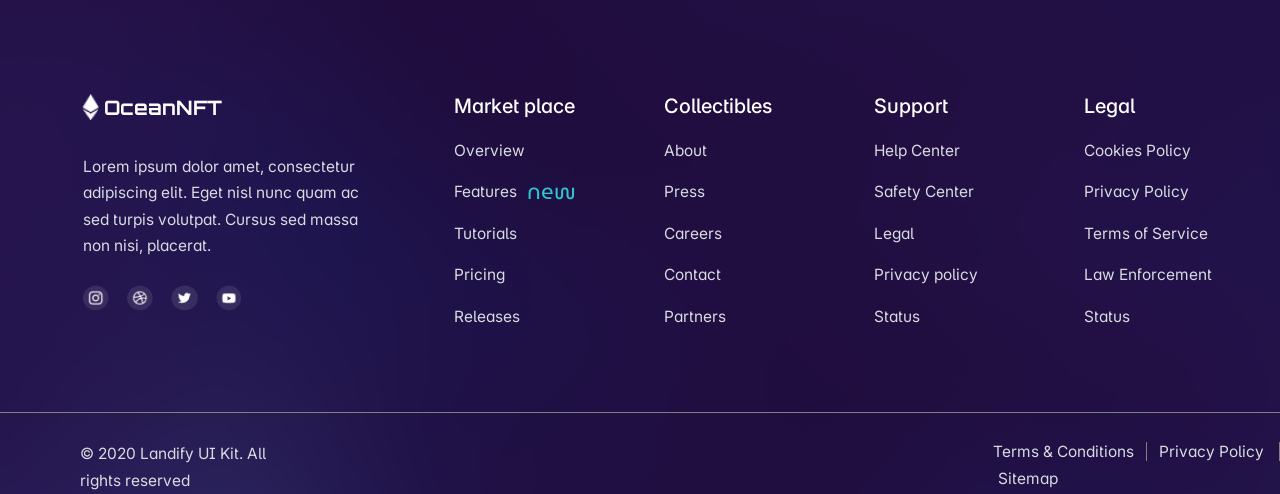
==== commit 8a2e672c: "19" ====
--- a/index.html
+++ b/index.html
@@ -13,7 +13,7 @@
     <link rel="stylesheet" href="https://cdn.jsdelivr.net/npm/swiper@10/swiper-bundle.min.css"/>
     <link href="https://fonts.googleapis.com/css?family=Roboto:100,100italic,300,300italic,regular,italic,500,500italic,700,700italic,900,900italic" rel="stylesheet" />
     <link href="https://fonts.googleapis.com/css?family=Inter:100,200,300,regular,500,600,700,800,900" rel="stylesheet" />
-
+    <link href="https://fonts.googleapis.com/css?family=MuseoModerno:100,200,300,regular,500,600,700,800,900,100italic,200italic,300italic,italic,500italic,600italic,700italic,800italic,900italic" rel="stylesheet" />
 
     <link rel="stylesheet" href="./style/main.css">
     <link rel="stylesheet" href="./style/header.css">
@@ -606,7 +606,7 @@
                         <img src="./img/header/Ethereum-icon-purple_2 1.png" alt="">
                         <h2>OceanNFT </h2>
                     </div>
-                    <div>Lorem ipsum dolor amet, consectetur adipiscing elit.
+                    <div class="FooterDESC">Lorem ipsum dolor amet, consectetur adipiscing elit.
                          Eget nisl nunc quam ac sed turpis volutpat.
                          Cursus sed massa non nisi, placerat.
                     </div>
@@ -617,34 +617,73 @@
                         <a href=""><img src="./img/footer/4.png"></a>
                     </div>
                 </div>
-                <div class="accordion" id="accordionExample">
-                    <div class="accordion-item">
-                        <h2 class="accordion-header">
-                            <button class="accordion-button" type="button" data-bs-toggle="collapse" data-bs-target="#collapseOne" aria-expanded="true" aria-controls="collapseOne">
+                <div class="AcordeonPC">
+                    <div class="AcordBOX">
+                        <h2>Market place</h2>
+                        <a href="">Overview</a>
+                        <a href="">Features <span>new</span></a>
+                        <a href="">Tutorials</a>
+                        <a href="">Pricing</a>
+                        <a href="">Releases</a>
+                    </div>
+                    <div class="AcordBOX">
+                        <h2>Collectibles</h2>
+                        <a href="">About</a>
+                        <a href="">Press</a>
+                        <a href="">Careers</a>
+                        <a href="">Contact</a>
+                        <a href="">Partners</a>
+                    </div>
+                    <div class="AcordBOX">
+                        <h2>Support</h2>
+                        <a href="">Help Center</a>
+                        <a href="">Safety Center</a>
+                        <a href="">Legal</a>
+                        <a href="">Privacy policy</a>
+                        <a href="">Status</a>
+                    </div>
+                    <div class="AcordBOX">
+                        <h2>Legal</h2>
+                        <a href="">Cookies Policy</a>
+                        <a href="">Privacy Policy</a>
+                        <a href="">Terms of Service</a>
+                        <a href="">Law Enforcement</a>
+                        <a href="">Status</a>
+                    </div>
+                    <div class="AcordBOX">
+                        <h2>Follow us</h2>
+                        <a href="">Facebook</a>
+                        <a href="">Twitter</a>
+                        <a href="">Dribbble</a>
+                        <a href="">Instagram</a>
+                        <a href="">LinkedIn</a>
+                    </div>
+                </div>
+                <div class="AcordeonMobile">
+                    <div class="accordion" id="accordionPanelsStayOpenExample">
+                        <div class="accordion-item">
+                          <h2 class="accordion-header">
+                            <button class="accordion-button" type="button" data-bs-toggle="collapse" data-bs-target="#panelsStayOpen-collapseOne" aria-expanded="true" aria-controls="panelsStayOpen-collapseOne">
                                 Market place
                             </button>
-                        </h2>
-                        <div id="collapseOne" class="accordion-collapse collapse" data-bs-parent="#accordionExample">
+                          </h2>
+                          <div id="panelsStayOpen-collapseOne" class="accordion-collapse collapse show">
                             <div class="accordion-body">
                                 <a href="">Overview</a>
-                                <a href="" class="new__item">Features</a>
+                                <a href="" class="NewNews">Features</a>
                                 <a href="">Tutorials</a>
                                 <a href="">Pricing</a>
                                 <a href="">Releases</a>
                             </div>
-                        </div>
-                    </div>
-                </div>
-                
-                <!-- Next accordion section -->
-                <div class="accordion" id="accordionExample2">
-                    <div class="accordion-item">
-                        <h2 class="accordion-header">
-                            <button class="accordion-button" type="button" data-bs-toggle="collapse" data-bs-target="#collapseTwo" aria-expanded="true" aria-controls="collapseTwo">
+                          </div>
+                        </div>
+                        <div class="accordion-item">
+                          <h2 class="accordion-header">
+                            <button class="accordion-button collapsed" type="button" data-bs-toggle="collapse" data-bs-target="#panelsStayOpen-collapseTwo" aria-expanded="false" aria-controls="panelsStayOpen-collapseTwo">
                                 Collectibles
                             </button>
-                        </h2>
-                        <div id="collapseTwo" class="accordion-collapse collapse" data-bs-parent="#accordionExample2">
+                          </h2>
+                          <div id="panelsStayOpen-collapseTwo" class="accordion-collapse collapse">
                             <div class="accordion-body">
                                 <a href="">About</a>
                                 <a href="">Press</a>
@@ -652,18 +691,15 @@
                                 <a href="">Contact</a>
                                 <a href="">Partners</a>
                             </div>
-                        </div>
-                    </div>
-                </div>
-                <!-- Next accordion section -->
-                <div class="accordion" id="accordionExample3">
-                    <div class="accordion-item">
-                        <h2 class="accordion-header">
-                            <button class="accordion-button" type="button" data-bs-toggle="collapse" data-bs-target="#collapseThree" aria-expanded="true" aria-controls="collapseThree">
+                          </div>
+                        </div>
+                        <div class="accordion-item">
+                          <h2 class="accordion-header">
+                            <button class="accordion-button collapsed" type="button" data-bs-toggle="collapse" data-bs-target="#panelsStayOpen-collapseThree" aria-expanded="false" aria-controls="panelsStayOpen-collapseThree">
                                 Support
                             </button>
-                        </h2>
-                        <div id="collapseThree" class="accordion-collapse collapse" data-bs-parent="#accordionExample3">
+                          </h2>
+                          <div id="panelsStayOpen-collapseThree" class="accordion-collapse collapse">
                             <div class="accordion-body">
                                 <a href="">Help Center</a>
                                 <a href="">Safety Center</a>
@@ -671,49 +707,44 @@
                                 <a href="">Privacy policy</a>
                                 <a href="">Status</a>
                             </div>
-                        </div>
-                    </div>
-                </div>
-    
-                <!-- Next accordion section -->
-                <div class="accordion" id="accordionExample4">
-                    <div class="accordion-item">
-                        <h2 class="accordion-header">
-                            <button class="accordion-button" type="button" data-bs-toggle="collapse" data-bs-target="#collapseFour" aria-expanded="true" aria-controls="collapseFour">
+                          </div>
+                        </div>
+                        <div class="accordion-item">
+                            <h2 class="accordion-header">
+                              <button class="accordion-button collapsed" type="button" data-bs-toggle="collapse" data-bs-target="#panelsStayOpen-collapseFour" aria-expanded="false" aria-controls="panelsStayOpen-collapseFour">
                                 Legal
-                            </button>
-                        </h2>
-                        <div id="collapseFour" class="accordion-collapse collapse" data-bs-parent="#accordionExample4">
-                            <div class="accordion-body">
+                              </button>
+                            </h2>
+                            <div id="panelsStayOpen-collapseFour" class="accordion-collapse collapse">
+                              <div class="accordion-body">
                                 <a href="">Cookies Policy</a>
                                 <a href="">Privacy Policy</a>
                                 <a href="">Terms of Service</a>
                                 <a href="">Law Enforcement</a>
                                 <a href="">Status</a>
-                            </div>
-                        </div>
-                    </div>
-                </div>
-    
-                <!-- Next accordion section -->
-                <div class="accordion" id="accordionExample5">
-                    <div class="accordion-item">
-                        <h2 class="accordion-header">
-                            <button class="accordion-button" type="button" data-bs-toggle="collapse" data-bs-target="#collapseFive" aria-expanded="true" aria-controls="collapseFive">
+                              </div>
+                            </div>
+                          </div>
+                          <div class="accordion-item">
+                            <h2 class="accordion-header">
+                              <button class="accordion-button collapsed" type="button" data-bs-toggle="collapse" data-bs-target="#panelsStayOpen-collapseFive" aria-expanded="false" aria-controls="panelsStayOpen-collapseFive">
                                 Follow us
-                            </button>
-                        </h2>
-                        <div id="collapseFive" class="accordion-collapse collapse" data-bs-parent="#accordionExample5">
-                            <div class="accordion-body">
+                              </button>
+                            </h2>
+                            <div id="panelsStayOpen-collapseFive" class="accordion-collapse collapse">
+                              <div class="accordion-body">
                                 <a href="">Facebook</a>
                                 <a href="">Twitter</a>
                                 <a href="">Dribbble</a>
                                 <a href="">Instagram</a>
                                 <a href="">LinkedIn</a>
-                            </div>
-                        </div>
-                    </div>
-                </div>
+                              </div>
+                            </div>
+                          </div>
+                      </div>
+                </div>
+
+
             </div>
 
             <div class="endLine">
--- a/style/footer.css
+++ b/style/footer.css
@@ -1,4 +1,164 @@
+@media (min-width: 992px) {
+  .AcordeonMobile {
+    display: none;
+  }
+  .AcordeonPC {
+    display: flex;
+  }
+  footer {
+    padding: 163px 0px 0px 0px;
+  }
+}
+@media (max-width: 991.98px) {
+  .AcordeonMobile {
+    display: flex;
+  }
+  .AcordeonPC {
+    display: none;
+  }
+}
 .up__footer__box {
+  padding-top: 85px;
+  padding-bottom: 82px;
   display: flex;
-  flex-direction: row;
+  border-top: 1.1px solid gray;
+}
+
+.Ocean__NFT__footer {
+  margin: 11px 0px 0px 151px;
+}
+
+@media (min-width: 1000px) {
+  .logo__footer {
+    margin: 2px 0px 0px -69px;
+    display: flex;
+    align-items: center;
+    gap: 5px;
+  }
+  .logo__footer h2 {
+    color: #FFF;
+    font-family: Orbitron;
+    font-size: 19.898px;
+    font-style: normal;
+    font-weight: 700;
+    line-height: normal;
+  }
+  .logo__footer img {
+    width: 16.582px;
+    height: 26.811px;
+  }
+}
+
+@media (min-width: 1000px) {
+  .FooterDESC {
+    margin: 33px 0px 0px -68px;
+    color: var(--text-gray-300, #D9DBE1);
+    font-feature-settings: "salt" on, "liga" off;
+    font-family: Inter;
+    font-size: 15.476px;
+    font-style: normal;
+    font-weight: 400;
+    line-height: 26.531px;
+    width: 281.892px;
+  }
+}
+
+.soc_media {
+  display: flex;
+}
+@media (min-width: 1000px) {
+  .soc_media {
+    margin: 25px 0px 0px -69px;
+    gap: 18px;
+  }
+  .soc_media img {
+    width: 26.531px;
+    height: 26.531px;
+  }
+}
+
+.AcordeonPC {
+  display: flex;
+  margin: 10px 0px 0px 89px;
+  gap: 33.16px;
+}
+.AcordeonPC span {
+  padding-left: 10px;
+  color: var(--brand-turquoise, #2EC5CE);
+  font-family: MuseoModerno;
+  font-size: 22.109px;
+  font-style: normal;
+  font-weight: 400;
+  line-height: 26.531px;
+}
+.AcordeonPC h2 {
+  width: 176.873px;
+  color: var(--default-white, #FFF);
+  font-feature-settings: "salt" on, "liga" off;
+  font-family: Inter;
+  font-size: 19.898px;
+  font-style: normal;
+  font-weight: 500;
+  line-height: 30.953px;
+  padding-bottom: 1px;
+}
+.AcordeonPC a {
+  padding-top: 15px;
+  width: 176.873px;
+  text-decoration: none;
+  display: flex;
+  color: var(--text-gray-300, #D9DBE1);
+  font-feature-settings: "salt" on, "liga" off;
+  font-family: Inter;
+  font-size: 15.476px;
+  font-style: normal;
+  font-weight: 400;
+  line-height: 26.531px;
+}
+
+.endLine {
+  display: flex;
+  border-top: 1.1px solid gray;
+}
+@media (min-width: 993px) {
+  .endLine {
+    padding: 28px 0px 0px 0px;
+    margin: 0px 0px 0px 0px;
+  }
+  .endLine div:last-child {
+    margin: -2px 0px 0px 687px;
+  }
+  .endLine a:nth-child(2) {
+    border-left: 1px solid gray;
+    border-right: 1px solid gray;
+  }
+  .endLine p {
+    color: var(--text-gray-300, #D9DBE1);
+    font-feature-settings: "salt" on, "liga" off;
+    font-family: Inter;
+    font-size: 15.476px;
+    font-style: normal;
+    font-weight: 400;
+    line-height: 26.531px;
+    margin: 0px 0px 0px 80px;
+  }
+  .endLine a {
+    text-decoration: none;
+    color: var(--text-gray-300, #D9DBE1);
+    font-feature-settings: "salt" on, "liga" off;
+    font-family: Inter;
+    font-size: 15.476px;
+    font-style: normal;
+    font-weight: 400;
+    line-height: 26.531px;
+  }
+  .endLine a:first-child {
+    padding: 0px 7px 0px 0px;
+  }
+  .endLine a:nth-child(2) {
+    padding: 0px 15px 0px 12px;
+  }
+  .endLine a:last-child {
+    padding: 0px 0px 0px 5px;
+  }
 }/*# sourceMappingURL=footer.css.map */
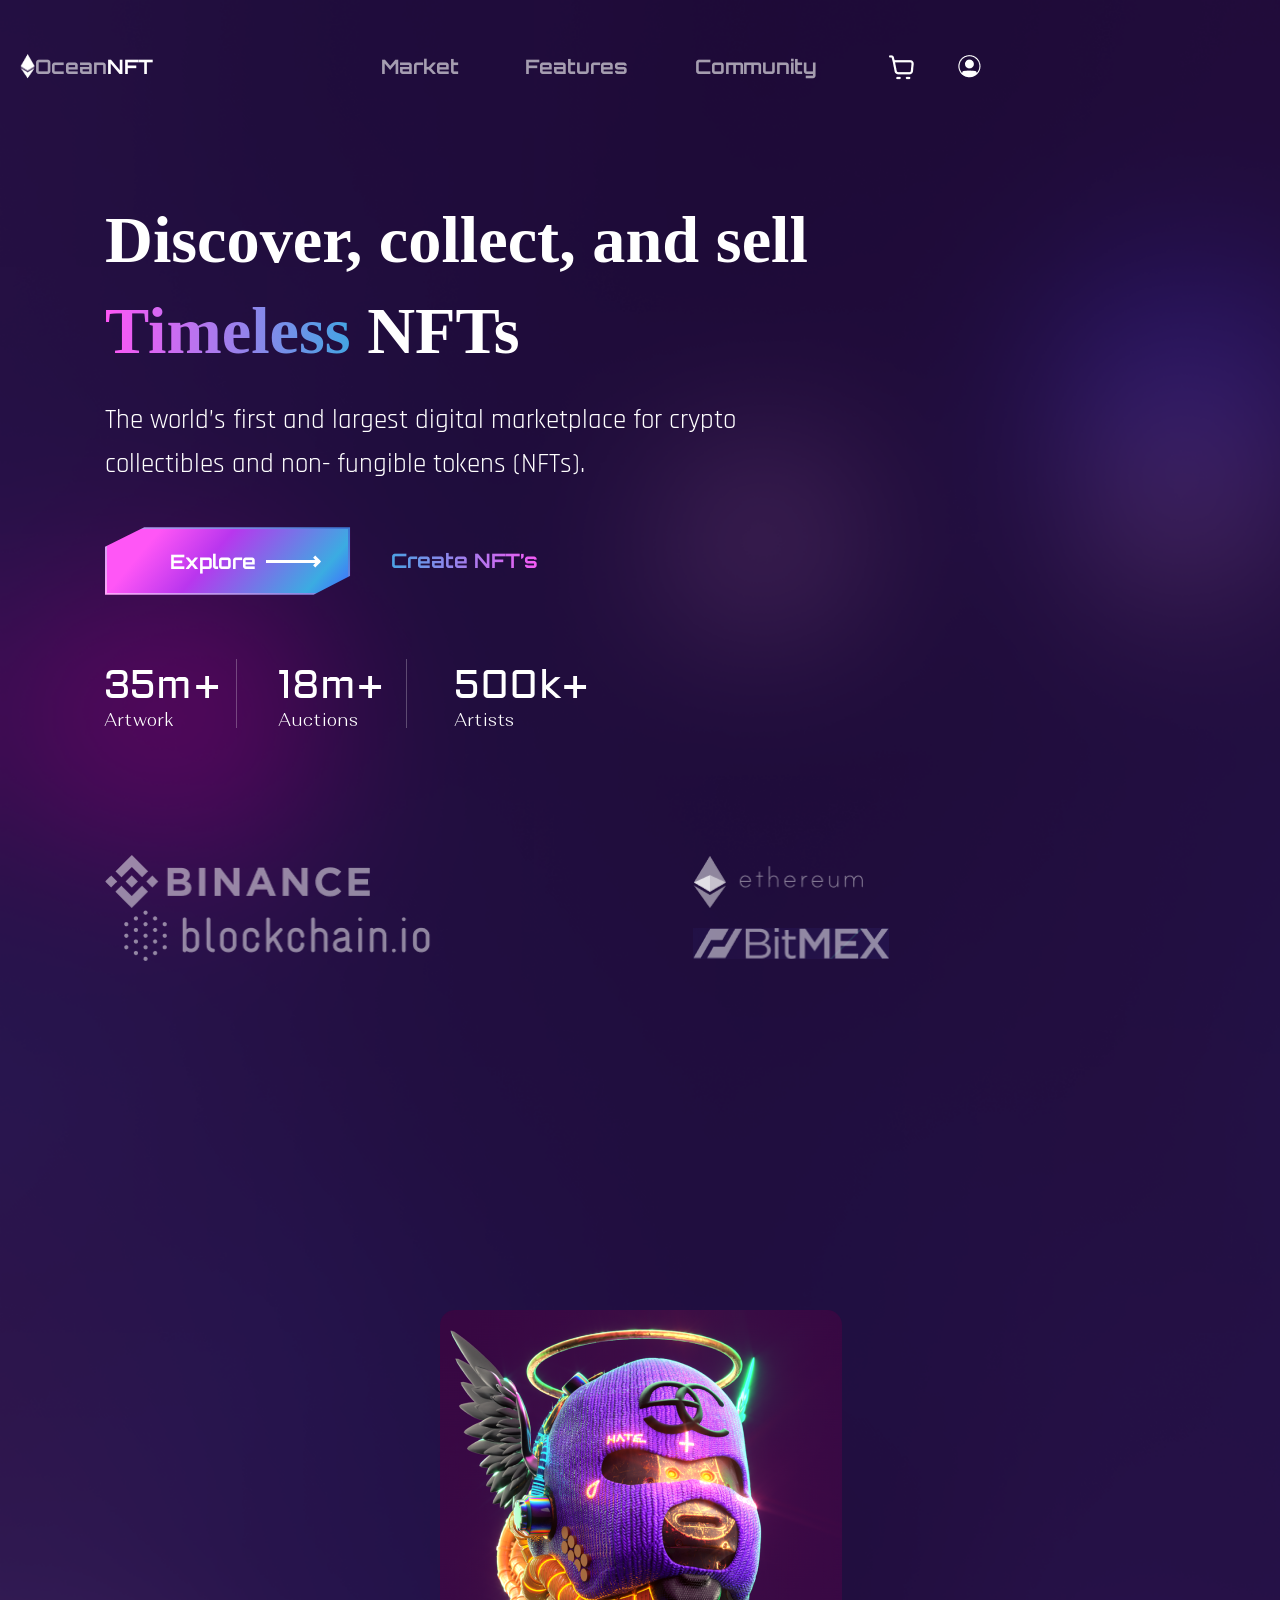
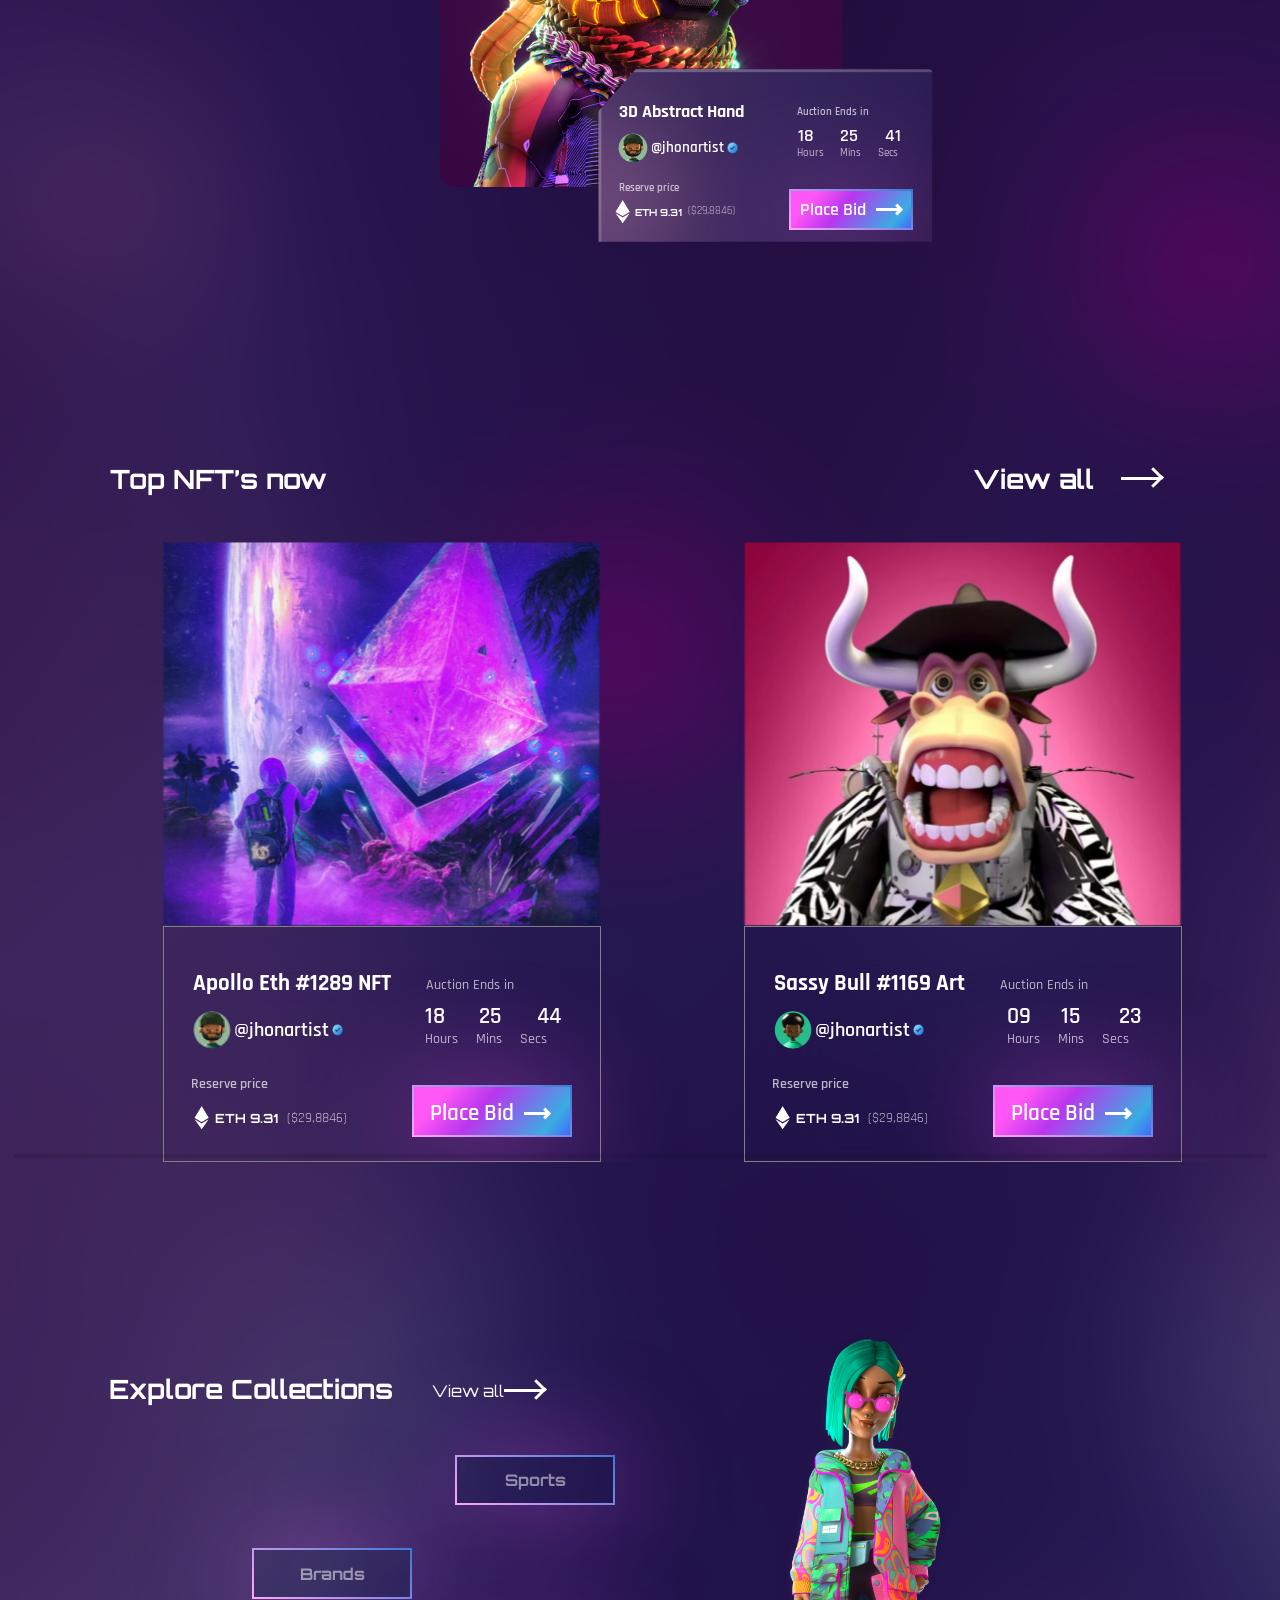
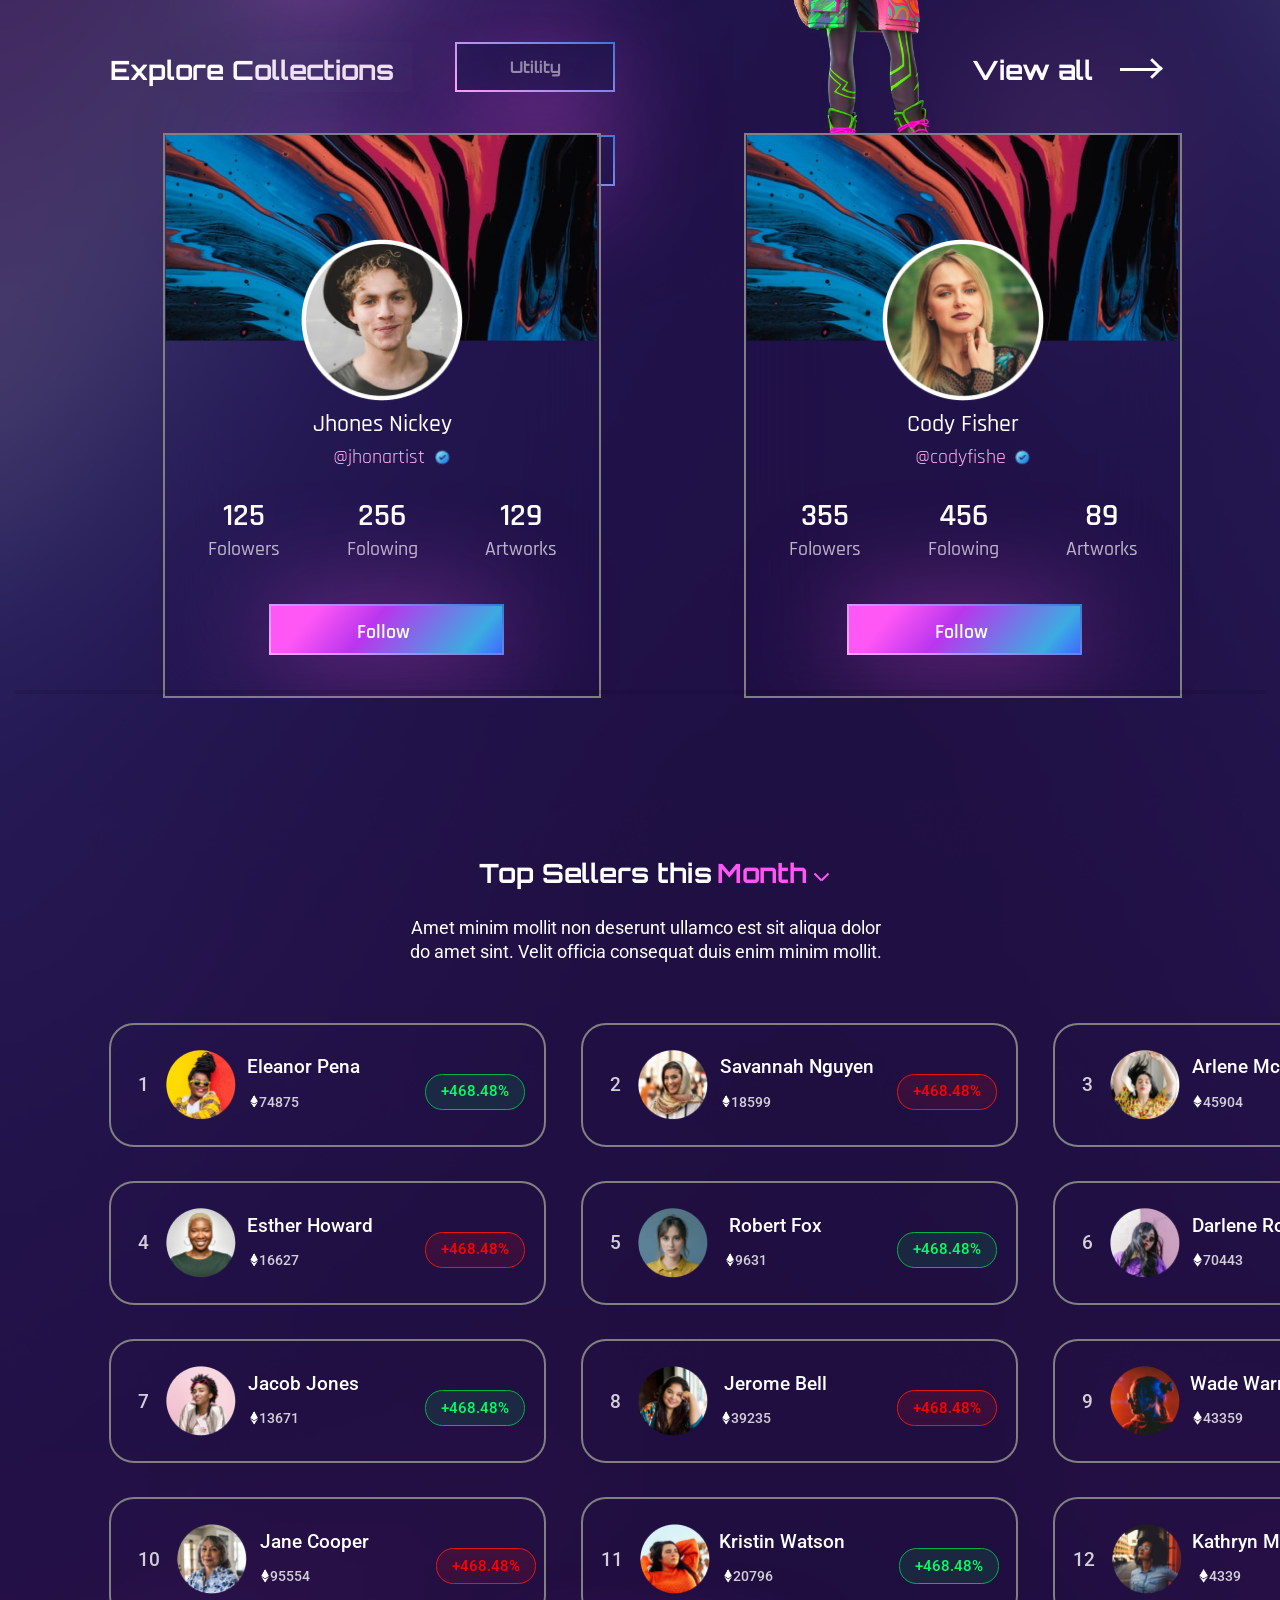
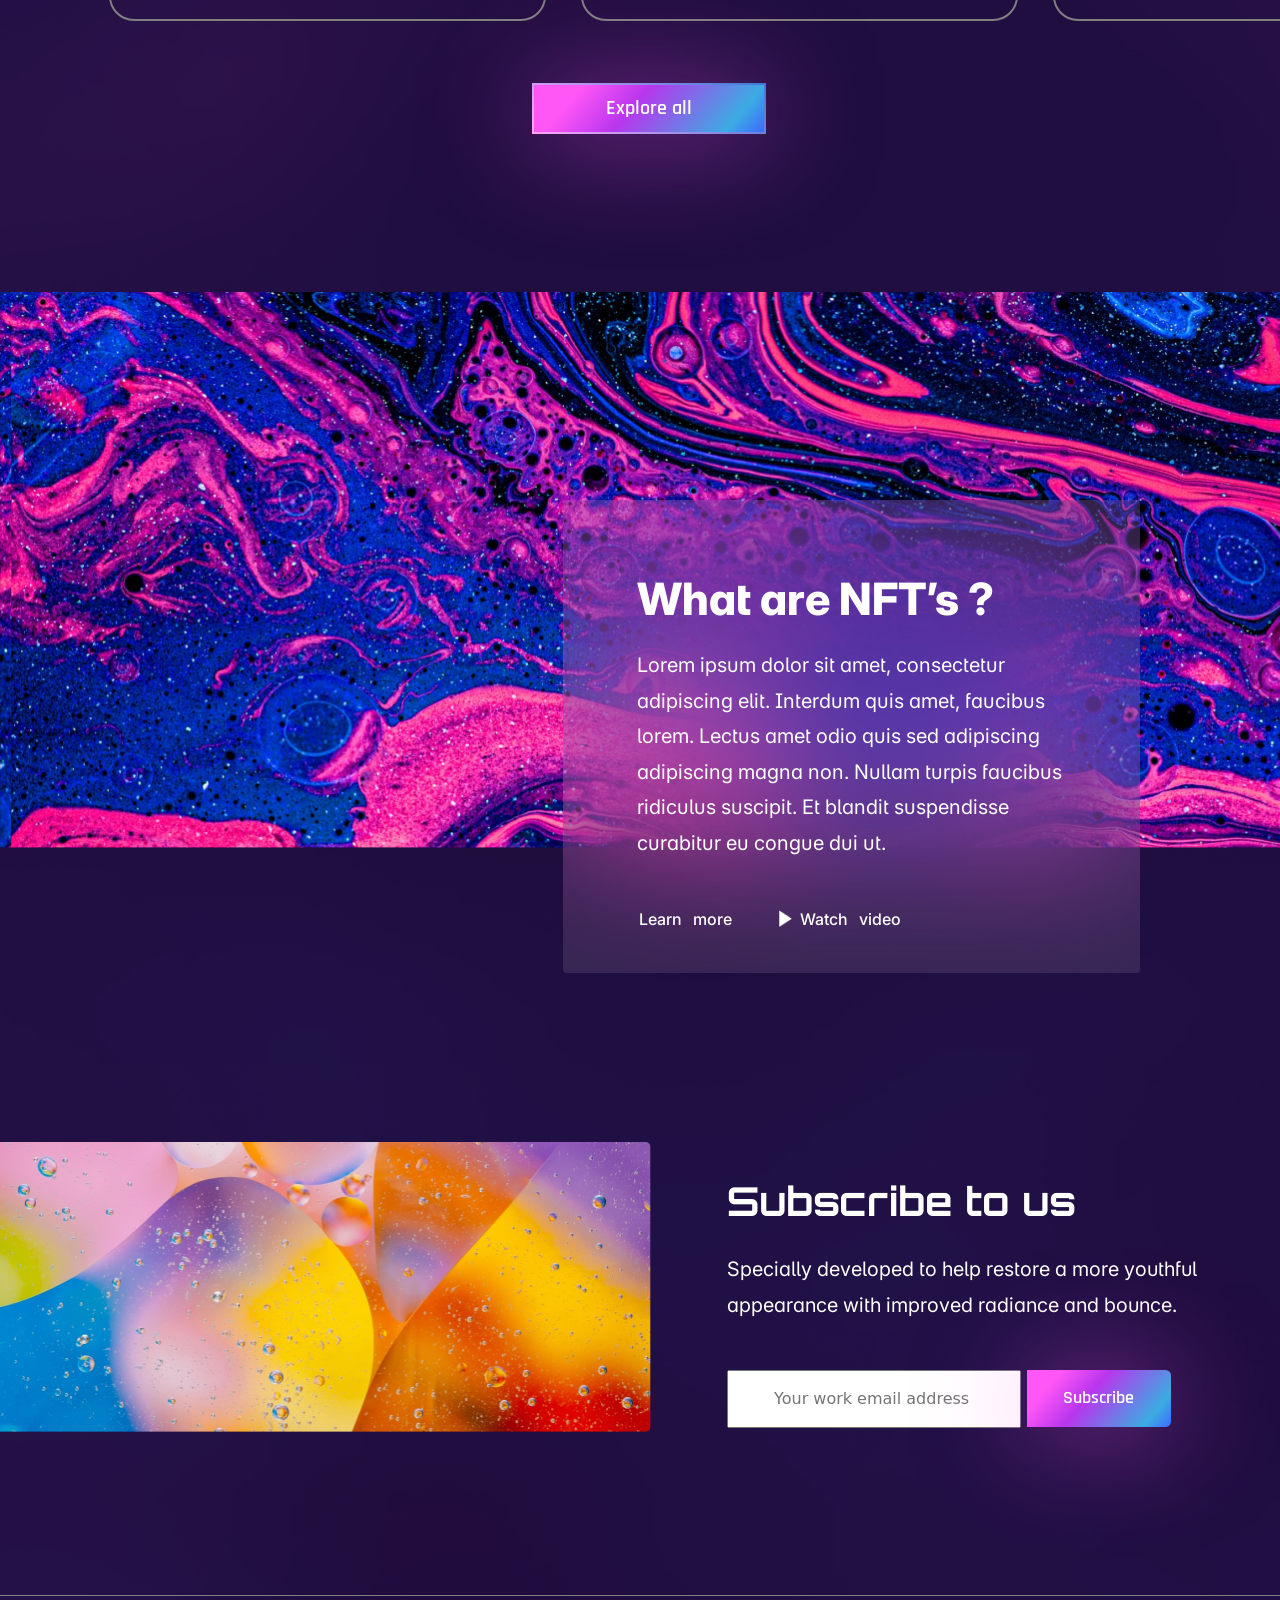
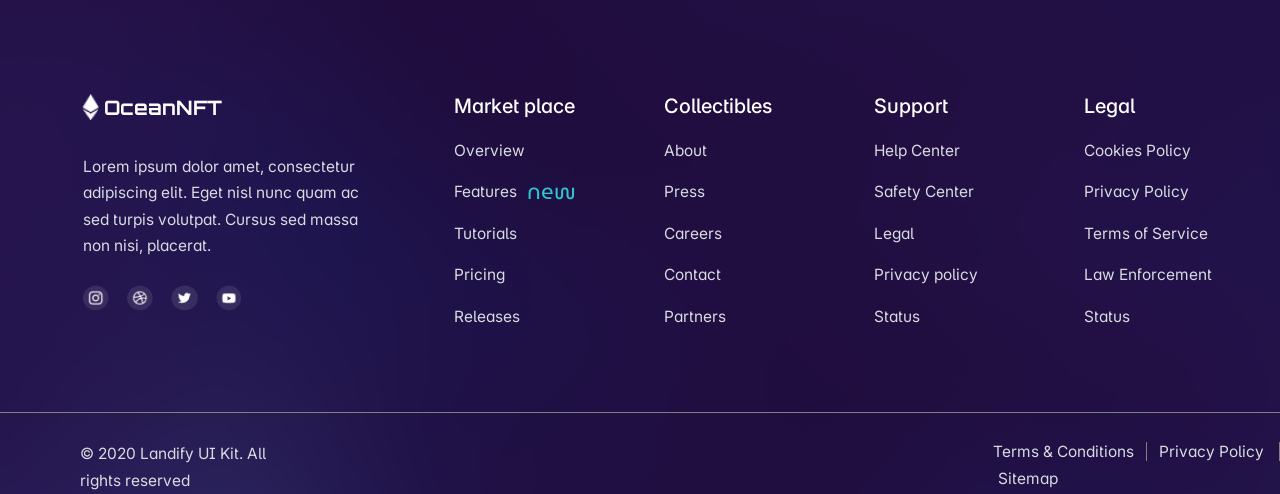
==== commit 698b5605: "21-final" ====
--- a/index.html
+++ b/index.html
@@ -296,7 +296,7 @@
                 <!-- If we need scrollbar -->
                 <div class="swiper-scrollbar"></div>
             </div>
-            <div class="Button__mobile"><button class="button__style">Explore<span></span></button></div>
+            <div class="Button__mobile butSw"><button class="button__style">Explore<span></span></button></div>
 
         </section>
         <section class="Colection__box">
--- a/style/Descript_section.css
+++ b/style/Descript_section.css
@@ -370,11 +370,9 @@
   right: -157px;
   width: 336px;
   height: 181px;
-  background: transparent;
-  border-radius: 15px;
-  fill: linear-gradient(90deg, rgba(255, 255, 255, 0.1) 0%, rgba(255, 255, 255, 0.02) 100%);
-  -webkit-backdrop-filter: blur(30.4px);
-          backdrop-filter: blur(30.4px);
+  background: url("../img/Vector 684.png");
+  -webkit-clip-path: polygon(12% 0, 75% 0%, 100% 0, 100% 100%, 0 100%, 0 25%);
+          clip-path: polygon(12% 0, 75% 0%, 100% 0, 100% 100%, 0 100%, 0 25%);
   overflow: hidden;
 }
 @media (max-width: 991.98px) {
--- a/style/Swiper2.css
+++ b/style/Swiper2.css
@@ -43,6 +43,16 @@
     justify-content: center;
     width: 162.601px;
     height: 35.209px;
+  }
+  .Swiper__box2 .button__style::after {
+    content: "";
+    position: absolute;
+    transform: rotate(153deg);
+    background: linear-gradient(#FFA6FA, #3C79D4);
+    width: 19px;
+    height: 2px;
+    top: 27px;
+    left: 108px;
   }
 }
 @media (min-width: 1000px) {
--- a/style/Top.css
+++ b/style/Top.css
@@ -8,6 +8,7 @@
     display: none;
   }
   .Top__sellers .button__mobile {
+    position: relative;
     gap: 0px;
     display: flex;
     justify-content: center;
@@ -28,6 +29,26 @@
        border-image: linear-gradient(to right, #FFA6FA, #3C79D4);
     border-image-slice: 1;
   }
+  .Top__sellers .button__mobile::before {
+    content: "";
+    position: absolute;
+    transform: rotate(153deg);
+    background: linear-gradient(#FFA6FA, #3C79D4);
+    width: 19px;
+    height: 2px;
+    top: 3px;
+    left: -1px;
+  }
+  .Top__sellers .button__mobile::after {
+    content: "";
+    position: absolute;
+    transform: rotate(153deg);
+    background: linear-gradient(#FFA6FA, #3C79D4);
+    width: 19px;
+    height: 2px;
+    top: 26px;
+    left: 113px;
+  }
   .Top__sellers .button__mobile span {
     margin-left: 16px;
     position: relative;
--- a/style/footer.css
+++ b/style/footer.css
@@ -1,4 +1,4 @@
-@media (min-width: 992px) {
+@media (min-width: 1000px) {
   .AcordeonMobile {
     display: none;
   }
@@ -9,14 +9,12 @@
     padding: 163px 0px 0px 0px;
   }
 }
-@media (max-width: 991.98px) {
-  .AcordeonMobile {
-    display: flex;
-  }
-  .AcordeonPC {
-    display: none;
-  }
-}
+@media (max-width: 992px) {
+  footer {
+    padding: 107px 0px 0px 0px;
+  }
+}
+
 .up__footer__box {
   padding-top: 85px;
   padding-bottom: 82px;
@@ -24,10 +22,11 @@
   border-top: 1.1px solid gray;
 }
 
-.Ocean__NFT__footer {
-  margin: 11px 0px 0px 151px;
-}
-
+@media (min-width: 993px) {
+  .Ocean__NFT__footer {
+    margin: 11px 0px 0px 151px;
+  }
+}
 @media (min-width: 1000px) {
   .logo__footer {
     margin: 2px 0px 0px -69px;
@@ -116,6 +115,66 @@
   line-height: 26.531px;
 }
 
+.accordion {
+  width: 100%;
+}
+
+.accordion-item {
+  background: none;
+  border: none;
+  border-bottom: 1px solid rgba(255, 255, 255, 0.2);
+  margin: 34px 0px -33px 6px;
+}
+.accordion-item:last-child {
+  border: none;
+}
+
+.accordion-header {
+  background: none;
+}
+
+.accordion-button {
+  color: var(--default-white, #FFF);
+  font-feature-settings: "salt" on, "liga" off;
+  font-family: Inter;
+  font-size: 19.898px;
+  font-style: normal;
+  font-weight: 500;
+  line-height: 30.953px;
+}
+.accordion-button::after {
+  display: flex;
+  justify-content: end;
+  margin-right: 26px;
+  margin-top: 7px;
+  background-image: url("../img/Vector.svg");
+}
+
+.accordion-collapse {
+  background: none;
+}
+
+.accordion-body {
+  display: flex;
+  flex-direction: column;
+}
+.accordion-body a {
+  padding-top: 15px;
+  text-decoration: none;
+  display: flex;
+  color: var(--text-gray-300, #D9DBE1);
+  font-feature-settings: "salt" on, "liga" off;
+  font-family: Inter;
+  font-size: 15.476px;
+  font-style: normal;
+  font-weight: 400;
+  line-height: 26.531px;
+}
+
+.collapsed {
+  background: none;
+}
+
 .endLine {
   display: flex;
   border-top: 1.1px solid gray;
@@ -161,4 +220,82 @@
   .endLine a:last-child {
     padding: 0px 0px 0px 5px;
   }
+}
+
+@media (max-width: 991.98px) {
+  .endLine {
+    display: flex;
+    flex-direction: column-reverse;
+    padding-top: 0px;
+    border: none;
+  }
+  .endLine div:last-child {
+    margin: -24px 0px 0px 12px;
+  }
+  .endLine p {
+    margin: 39px 0px 100px 37px;
+    color: var(--text-gray-300, #D9DBE1);
+    font-feature-settings: "salt" on, "liga" off;
+    font-family: Inter;
+    font-size: 15.476px;
+    font-style: normal;
+    font-weight: 400;
+    line-height: 26.531px;
+  }
+  .endLine a {
+    margin: 0px 0px 0px 29px;
+    text-decoration: none;
+    color: var(--text-gray-300, #D9DBE1);
+    font-feature-settings: "salt" on, "liga" off;
+    font-family: Inter;
+    font-size: 15.476px;
+    font-style: normal;
+    font-weight: 400;
+    line-height: 26.531px;
+  }
+  .endLine a:last-child {
+    display: none;
+  }
+  .soc_media {
+    padding: 24px 0px 0px 25px;
+    gap: 17px;
+  }
+  .FooterDESC {
+    padding: 31px 0px 0px 27px;
+    color: var(--text-gray-300, #D9DBE1);
+    font-feature-settings: "salt" on, "liga" off;
+    font-family: Inter;
+    font-size: 15.476px;
+    font-style: normal;
+    font-weight: 400;
+    line-height: 26.531px;
+  }
+  .logo__footer {
+    display: flex;
+    margin: -55px 0px 0px 26px;
+  }
+  .logo__footer h2 {
+    padding-left: 5px;
+    color: #FFF;
+    font-family: Orbitron;
+    font-size: 19.898px;
+    font-style: normal;
+    font-weight: 700;
+    line-height: normal;
+  }
+  .logo__footer img {
+    width: 16.582px;
+    height: 26.811px;
+  }
+  .up__footer__box {
+    display: flex;
+    flex-direction: column;
+  }
+  .AcordeonMobile {
+    display: flex;
+    width: 100%;
+  }
+  .AcordeonPC {
+    display: none;
+  }
 }/*# sourceMappingURL=footer.css.map */
